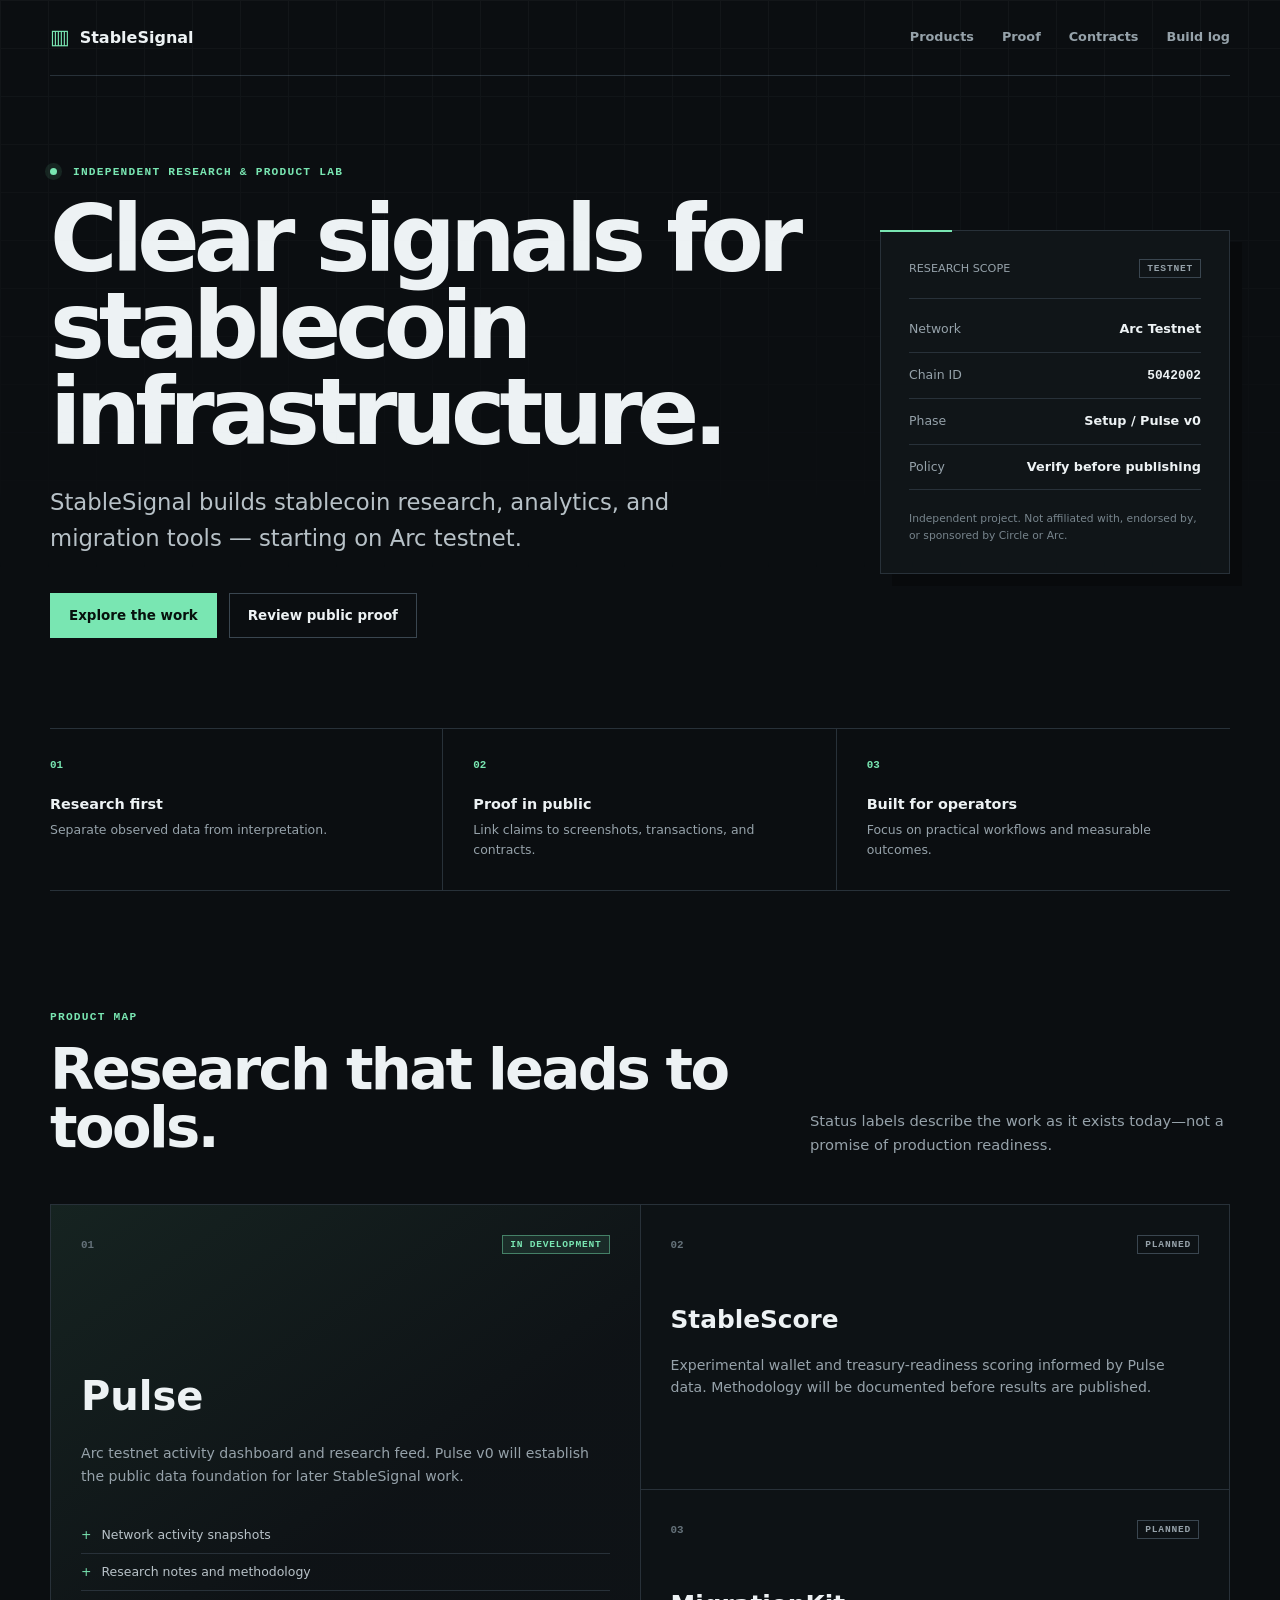
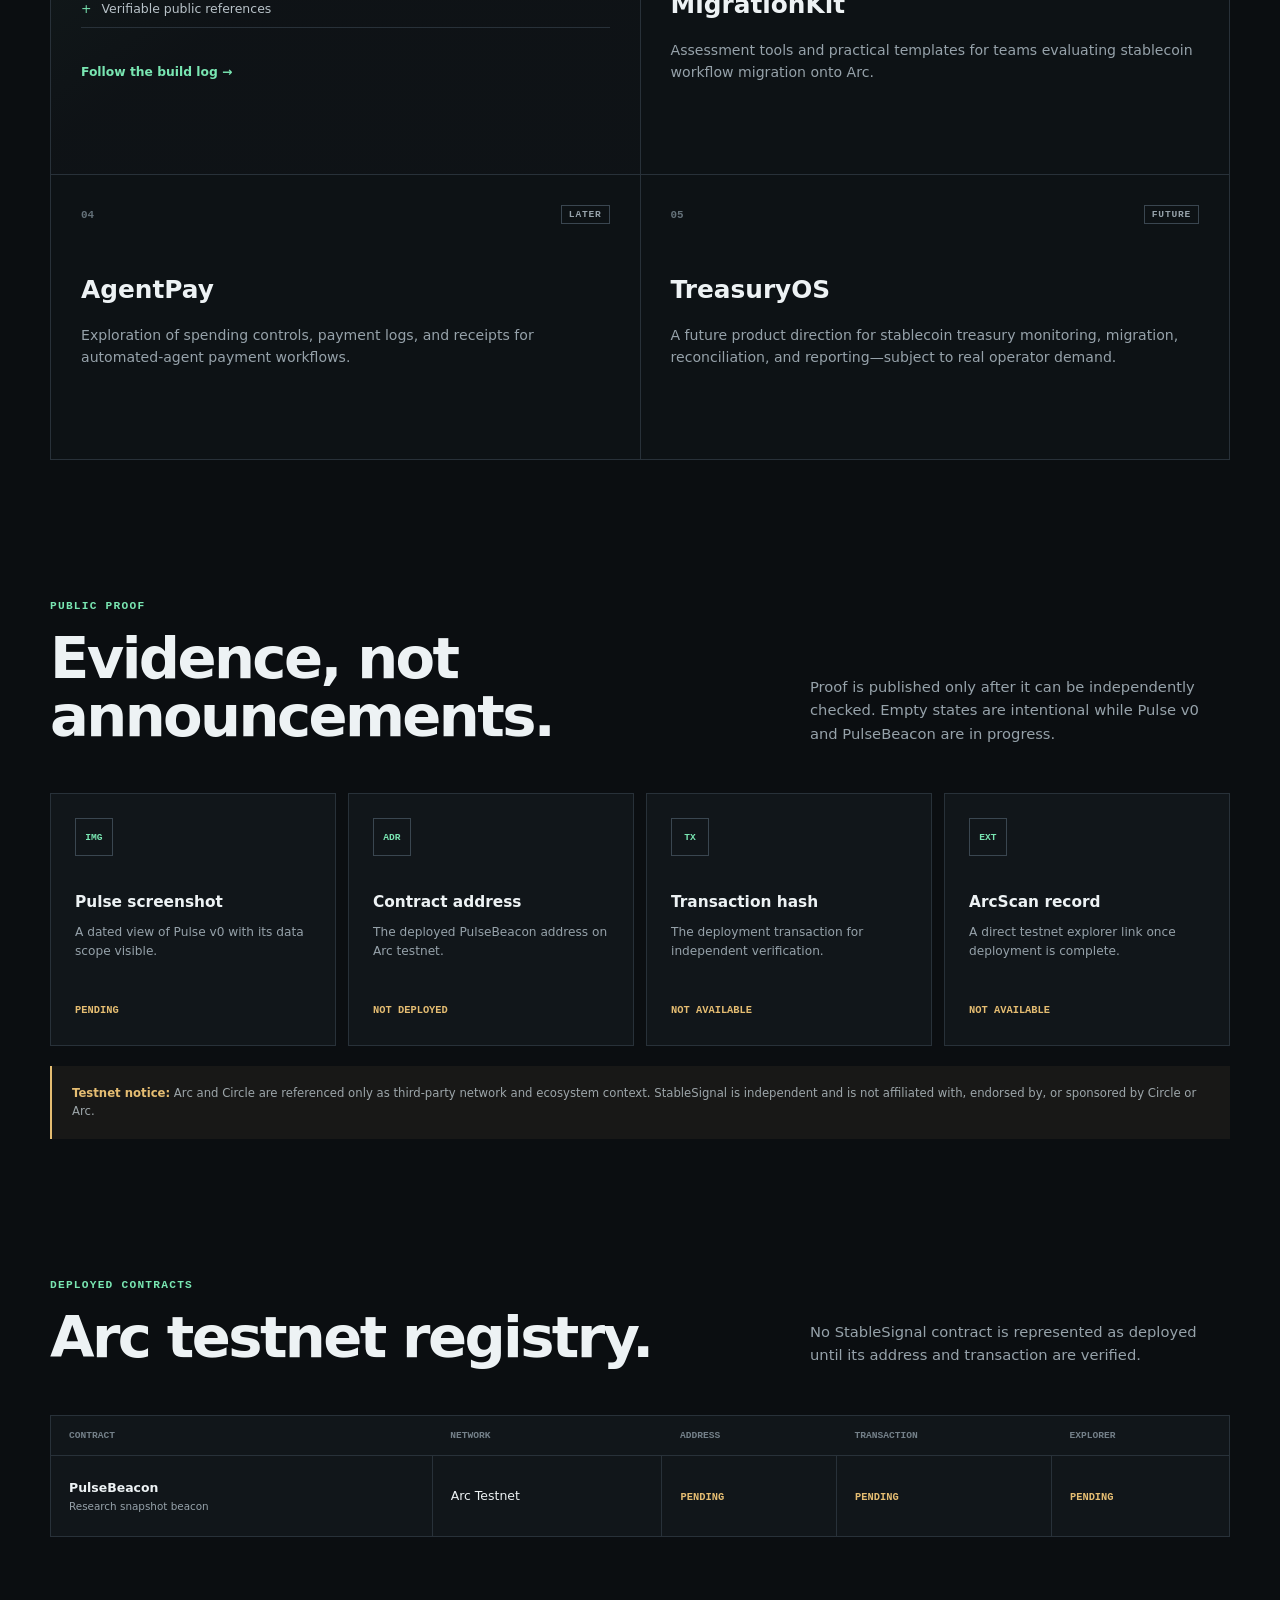
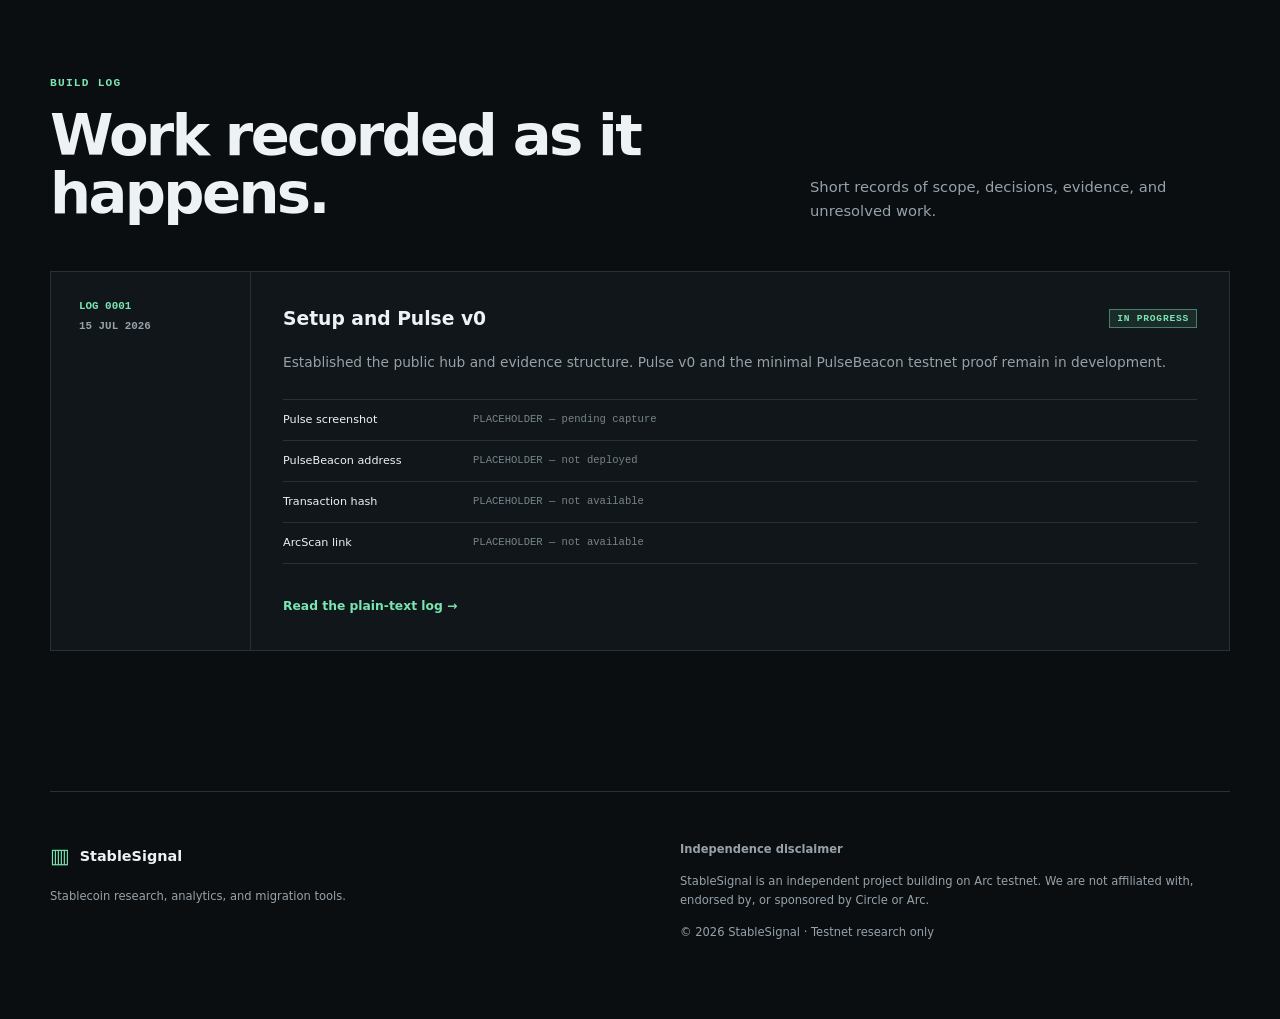
==== index.html @ 75d06ce0 "Build public GitHub Pages hub" ====
<!doctype html>
<html lang="en">
<head>
  <meta charset="utf-8"><meta name="viewport" content="width=device-width,initial-scale=1">
  <meta name="description" content="StableSignal builds stablecoin research, analytics, and migration tools — starting on Arc testnet.">
  <meta name="theme-color" content="#0b0e11"><title>StableSignal — Stablecoin research and tools</title>
  <link rel="stylesheet" href="styles.css">
</head>
<body>
<a class="skip" href="#main">Skip to content</a>
<header><a class="brand" href="#top"><span class="mark" aria-hidden="true">▥</span>StableSignal</a><nav aria-label="Primary"><a href="#products">Products</a><a href="#proof">Proof</a><a href="#contracts">Contracts</a><a href="#build-log">Build log</a></nav></header>
<main id="main">
  <section class="hero" id="top">
    <div><p class="eyebrow"><span></span> Independent research &amp; product lab</p><h1>Clear signals for stablecoin infrastructure.</h1><p class="lede">StableSignal builds stablecoin research, analytics, and migration tools — starting on Arc testnet.</p><div class="actions"><a class="button primary" href="#products">Explore the work</a><a class="button" href="#proof">Review public proof</a></div></div>
    <aside class="scope"><div class="scope-head"><span>Research scope</span><b>TESTNET</b></div><dl><div><dt>Network</dt><dd>Arc Testnet</dd></div><div><dt>Chain ID</dt><dd><code>5042002</code></dd></div><div><dt>Phase</dt><dd>Setup / Pulse v0</dd></div><div><dt>Policy</dt><dd>Verify before publishing</dd></div></dl><p class="micro">Independent project. Not affiliated with, endorsed by, or sponsored by Circle or Arc.</p></aside>
  </section>
  <section class="principles" aria-label="Operating principles"><div><i>01</i><strong>Research first</strong><p>Separate observed data from interpretation.</p></div><div><i>02</i><strong>Proof in public</strong><p>Link claims to screenshots, transactions, and contracts.</p></div><div><i>03</i><strong>Built for operators</strong><p>Focus on practical workflows and measurable outcomes.</p></div></section>

  <section class="section" id="products"><div class="heading"><div><p class="eyebrow">Product map</p><h2>Research that leads to tools.</h2></div><p>Status labels describe the work as it exists today—not a promise of production readiness.</p></div>
    <div class="products">
      <article class="product lead"><div class="meta"><span>01</span><b class="tag live">IN DEVELOPMENT</b></div><h3>Pulse</h3><p>Arc testnet activity dashboard and research feed. Pulse v0 will establish the public data foundation for later StableSignal work.</p><ul><li>Network activity snapshots</li><li>Research notes and methodology</li><li>Verifiable public references</li></ul><a href="#build-log">Follow the build log →</a></article>
      <article class="product"><div class="meta"><span>02</span><b class="tag">PLANNED</b></div><h3>StableScore</h3><p>Experimental wallet and treasury-readiness scoring informed by Pulse data. Methodology will be documented before results are published.</p></article>
      <article class="product"><div class="meta"><span>03</span><b class="tag">PLANNED</b></div><h3>MigrationKit</h3><p>Assessment tools and practical templates for teams evaluating stablecoin workflow migration onto Arc.</p></article>
      <article class="product"><div class="meta"><span>04</span><b class="tag">LATER</b></div><h3>AgentPay</h3><p>Exploration of spending controls, payment logs, and receipts for automated-agent payment workflows.</p></article>
      <article class="product"><div class="meta"><span>05</span><b class="tag">FUTURE</b></div><h3>TreasuryOS</h3><p>A future product direction for stablecoin treasury monitoring, migration, reconciliation, and reporting—subject to real operator demand.</p></article>
    </div>
  </section>

  <section class="section" id="proof"><div class="heading"><div><p class="eyebrow">Public proof</p><h2>Evidence, not announcements.</h2></div><p>Proof is published only after it can be independently checked. Empty states are intentional while Pulse v0 and PulseBeacon are in progress.</p></div>
    <div class="proof"><article><i>IMG</i><h3>Pulse screenshot</h3><p>A dated view of Pulse v0 with its data scope visible.</p><b>Pending</b></article><article><i>ADR</i><h3>Contract address</h3><p>The deployed PulseBeacon address on Arc testnet.</p><b>Not deployed</b></article><article><i>TX</i><h3>Transaction hash</h3><p>The deployment transaction for independent verification.</p><b>Not available</b></article><article><i>EXT</i><h3>ArcScan record</h3><p>A direct testnet explorer link once deployment is complete.</p><b>Not available</b></article></div>
    <p class="notice"><strong>Testnet notice:</strong> Arc and Circle are referenced only as third-party network and ecosystem context. StableSignal is independent and is not affiliated with, endorsed by, or sponsored by Circle or Arc.</p>
  </section>

  <section class="section" id="contracts"><div class="heading"><div><p class="eyebrow">Deployed contracts</p><h2>Arc testnet registry.</h2></div><p>No StableSignal contract is represented as deployed until its address and transaction are verified.</p></div><div class="table-wrap" tabindex="0"><table><thead><tr><th>Contract</th><th>Network</th><th>Address</th><th>Transaction</th><th>Explorer</th></tr></thead><tbody><tr><td><strong>PulseBeacon</strong><small>Research snapshot beacon</small></td><td>Arc Testnet</td><td><b class="pending">Pending</b></td><td><b class="pending">Pending</b></td><td><b class="pending">Pending</b></td></tr></tbody></table></div></section>

  <section class="section" id="build-log"><div class="heading"><div><p class="eyebrow">Build log</p><h2>Work recorded as it happens.</h2></div><p>Short records of scope, decisions, evidence, and unresolved work.</p></div><article class="log"><div class="log-id"><b>LOG 0001</b><time datetime="2026-07-15">15 JUL 2026</time></div><div class="log-body"><div class="meta"><h3>Setup and Pulse v0</h3><b class="tag live">IN PROGRESS</b></div><p>Established the public hub and evidence structure. Pulse v0 and the minimal PulseBeacon testnet proof remain in development.</p><div class="checklist"><div><span>Pulse screenshot</span><code>PLACEHOLDER — pending capture</code></div><div><span>PulseBeacon address</span><code>PLACEHOLDER — not deployed</code></div><div><span>Transaction hash</span><code>PLACEHOLDER — not available</code></div><div><span>ArcScan link</span><code>PLACEHOLDER — not available</code></div></div><a href="build-log/0001-setup-and-pulse-v0.md">Read the plain-text log →</a></div></article></section>
</main>
<footer><div><span class="brand"><span class="mark" aria-hidden="true">▥</span>StableSignal</span><p>Stablecoin research, analytics, and migration tools.</p></div><div><strong>Independence disclaimer</strong><p>StableSignal is an independent project building on Arc testnet. We are not affiliated with, endorsed by, or sponsored by Circle or Arc.</p><p>© 2026 StableSignal · Testnet research only</p></div></footer>
</body></html>
---- styles.css ----
:root{color-scheme:dark;--bg:#0b0e11;--panel:#11161a;--line:#283139;--text:#edf2f4;--muted:#96a2aa;--green:#79e6b2;--amber:#e5bd72;--max:1180px;font-family:Inter,ui-sans-serif,system-ui,-apple-system,"Segoe UI",sans-serif}*{box-sizing:border-box}html{scroll-behavior:smooth}body{margin:0;background:var(--bg);color:var(--text);line-height:1.6}body:before{content:"";position:fixed;inset:0;pointer-events:none;opacity:.035;background-image:linear-gradient(var(--text) 1px,transparent 1px),linear-gradient(90deg,var(--text) 1px,transparent 1px);background-size:48px 48px;mask-image:linear-gradient(#000,transparent 70%)}a{color:inherit}.skip{position:fixed;top:-100px;left:16px;padding:10px 16px;background:var(--green);color:#07110d;z-index:10}.skip:focus{top:16px}header,main,footer{width:min(calc(100% - 40px),var(--max));margin:auto}header{height:76px;display:flex;align-items:center;justify-content:space-between;border-bottom:1px solid var(--line)}.brand{display:inline-flex;align-items:center;gap:10px;font-weight:750;text-decoration:none}.mark{color:var(--green);font-size:1.3rem}nav{display:flex;gap:28px}nav a{color:var(--muted);font-size:.8rem;font-weight:650;text-decoration:none}nav a:hover{color:var(--green)}.hero{min-height:640px;display:grid;grid-template-columns:1.5fr .7fr;gap:80px;align-items:center;padding:90px 0}.eyebrow{margin:0 0 18px;color:var(--green);font:700 .7rem ui-monospace,monospace;letter-spacing:.11em;text-transform:uppercase}.eyebrow span{display:inline-block;width:7px;height:7px;margin-right:8px;border-radius:50%;background:var(--green);box-shadow:0 0 0 5px #79e6b21a}h1,h2,h3,p{margin-top:0}h1{max-width:820px;margin-bottom:28px;font-size:clamp(3.4rem,7.2vw,6.8rem);line-height:.94;letter-spacing:-.065em}.lede{max-width:720px;margin-bottom:36px;color:#b7c1c7;font-size:clamp(1.15rem,2vw,1.42rem)}.actions{display:flex;flex-wrap:wrap;gap:12px}.button{padding:11px 18px;border:1px solid #3a4650;text-decoration:none;font-size:.84rem;font-weight:700}.button.primary{border-color:var(--green);background:var(--green);color:#07110d}.scope{position:relative;padding:28px;border:1px solid var(--line);background:#11161ae8;box-shadow:12px 12px 0 #080a0c}.scope:before{content:"";position:absolute;top:-1px;left:-1px;width:72px;height:2px;background:var(--green)}.scope-head,.meta{display:flex;align-items:center;justify-content:space-between;gap:14px}.scope-head{padding-bottom:20px;border-bottom:1px solid var(--line);color:var(--muted);font-size:.7rem;text-transform:uppercase}.scope-head b,.tag{padding:3px 7px;border:1px solid #3a4650;color:var(--muted);font:700 .6rem ui-monospace,monospace;letter-spacing:.08em}dl{margin:8px 0 20px}dl div{display:flex;justify-content:space-between;gap:20px;padding:12px 0;border-bottom:1px solid var(--line)}dt{color:var(--muted);font-size:.78rem}dd{margin:0;font-size:.8rem;font-weight:650;text-align:right}.micro{margin:0;color:#78858d;font-size:.67rem}.principles{display:grid;grid-template-columns:repeat(3,1fr);border-block:1px solid var(--line)}.principles div{padding:30px;border-right:1px solid var(--line)}.principles div:first-child{padding-left:0}.principles div:last-child{border:0}.principles i{display:block;margin-bottom:22px;color:var(--green);font:700 .68rem ui-monospace,monospace}.principles strong{display:block;font-size:.9rem}.principles p{margin:4px 0 0;color:var(--muted);font-size:.78rem}.section{padding:120px 0 20px;scroll-margin-top:30px}.heading{display:grid;grid-template-columns:1.25fr .75fr;gap:60px;align-items:end;margin-bottom:48px}.heading h2{margin:0;font-size:clamp(2.3rem,4.5vw,4.2rem);line-height:1;letter-spacing:-.045em}.heading>p{margin:0;color:var(--muted);font-size:.92rem}.products{display:grid;grid-template-columns:repeat(2,1fr);border-top:1px solid var(--line);border-left:1px solid var(--line)}.product{min-height:285px;padding:30px;border-right:1px solid var(--line);border-bottom:1px solid var(--line);background:#11161a80}.product.lead{grid-row:span 2;min-height:570px;background:linear-gradient(145deg,#79e6b219,#11161a8c 55%)}.meta>span{color:#65727a;font:700 .68rem ui-monospace,monospace}.tag.live{border-color:#79e6b273;background:#79e6b219;color:var(--green)}.product h3{margin:46px 0 14px;font-size:1.55rem}.product.lead h3{margin-top:110px;font-size:2.5rem}.product p{color:var(--muted);font-size:.88rem}.product ul{margin:30px 0;padding:0;list-style:none;color:#b8c2c8;font-size:.78rem}.product li{padding:8px 0;border-bottom:1px solid var(--line)}.product li:before{content:"+";margin-right:10px;color:var(--green)}.product a,.log a{color:var(--green);font-size:.77rem;font-weight:700;text-decoration:none}.proof{display:grid;grid-template-columns:repeat(4,1fr);gap:12px}.proof article{min-height:230px;padding:24px;border:1px solid var(--line);background:var(--panel)}.proof i{display:grid;place-items:center;width:38px;height:38px;margin-bottom:34px;border:1px solid #3a4650;color:var(--green);font:700 .6rem ui-monospace,monospace}.proof h3{margin-bottom:8px;font-size:.96rem}.proof p{min-height:60px;color:var(--muted);font-size:.76rem}.proof b,.pending{color:var(--amber);font:700 .65rem ui-monospace,monospace;text-transform:uppercase}.notice{margin:20px 0 0;padding:18px 20px;border-left:2px solid var(--amber);background:#e5bd720f;color:#9da6aa;font-size:.73rem}.notice strong{color:var(--amber)}.table-wrap{overflow:auto;border:1px solid var(--line);background:var(--panel)}table{width:100%;min-width:820px;border-collapse:collapse;text-align:left}th{padding:14px 18px;border-bottom:1px solid var(--line);color:#748089;font:700 .6rem ui-monospace,monospace;text-transform:uppercase}td{padding:22px 18px;border-right:1px solid var(--line);font-size:.78rem}td:last-child{border:0}td strong,td small{display:block}td small{color:var(--muted)}.log{display:grid;grid-template-columns:200px 1fr;border:1px solid var(--line);background:var(--panel)}.log-id{padding:28px;border-right:1px solid var(--line)}.log-id b,.log-id time{display:block;font:700 .68rem ui-monospace,monospace}.log-id b{margin-bottom:8px;color:var(--green)}.log-id time{color:var(--muted)}.log-body{padding:32px}.log-body h3{margin:0}.log-body>p{margin:18px 0 26px;color:var(--muted);font-size:.86rem}.checklist{margin-bottom:28px;border-top:1px solid var(--line)}.checklist div{display:grid;grid-template-columns:190px 1fr;padding:11px 0;border-bottom:1px solid var(--line);font-size:.7rem}.checklist code{color:#77848b;font-size:.66rem}footer{display:grid;grid-template-columns:1fr 1fr;gap:80px;margin-top:120px;padding:48px 0 60px;border-top:1px solid var(--line);color:var(--muted);font-size:.72rem}footer .brand{color:var(--text);font-size:.9rem}footer div>p{margin-top:14px}:focus-visible{outline:2px solid var(--green);outline-offset:4px}@media(max-width:880px){nav{gap:16px}.hero{grid-template-columns:1fr;gap:40px}.scope{max-width:520px}.principles{grid-template-columns:1fr}.principles div,.principles div:first-child{padding:24px 0;border-right:0;border-bottom:1px solid var(--line)}.heading{grid-template-columns:1fr;gap:22px}.proof{grid-template-columns:repeat(2,1fr)}}@media(max-width:620px){header,main,footer{width:calc(100% - 28px)}nav a{display:none}nav a:first-child{display:block}h1{font-size:clamp(3rem,15vw,4.6rem)}.hero{min-height:auto;padding:66px 0}.products,.proof{grid-template-columns:1fr}.product.lead{grid-row:auto;min-height:460px}.product.lead h3{margin-top:70px}.log{grid-template-columns:1fr}.log-id{border-right:0;border-bottom:1px solid var(--line)}.checklist div{grid-template-columns:1fr}footer{grid-template-columns:1fr;gap:30px}}@media(prefers-reduced-motion:reduce){html{scroll-behavior:auto}}
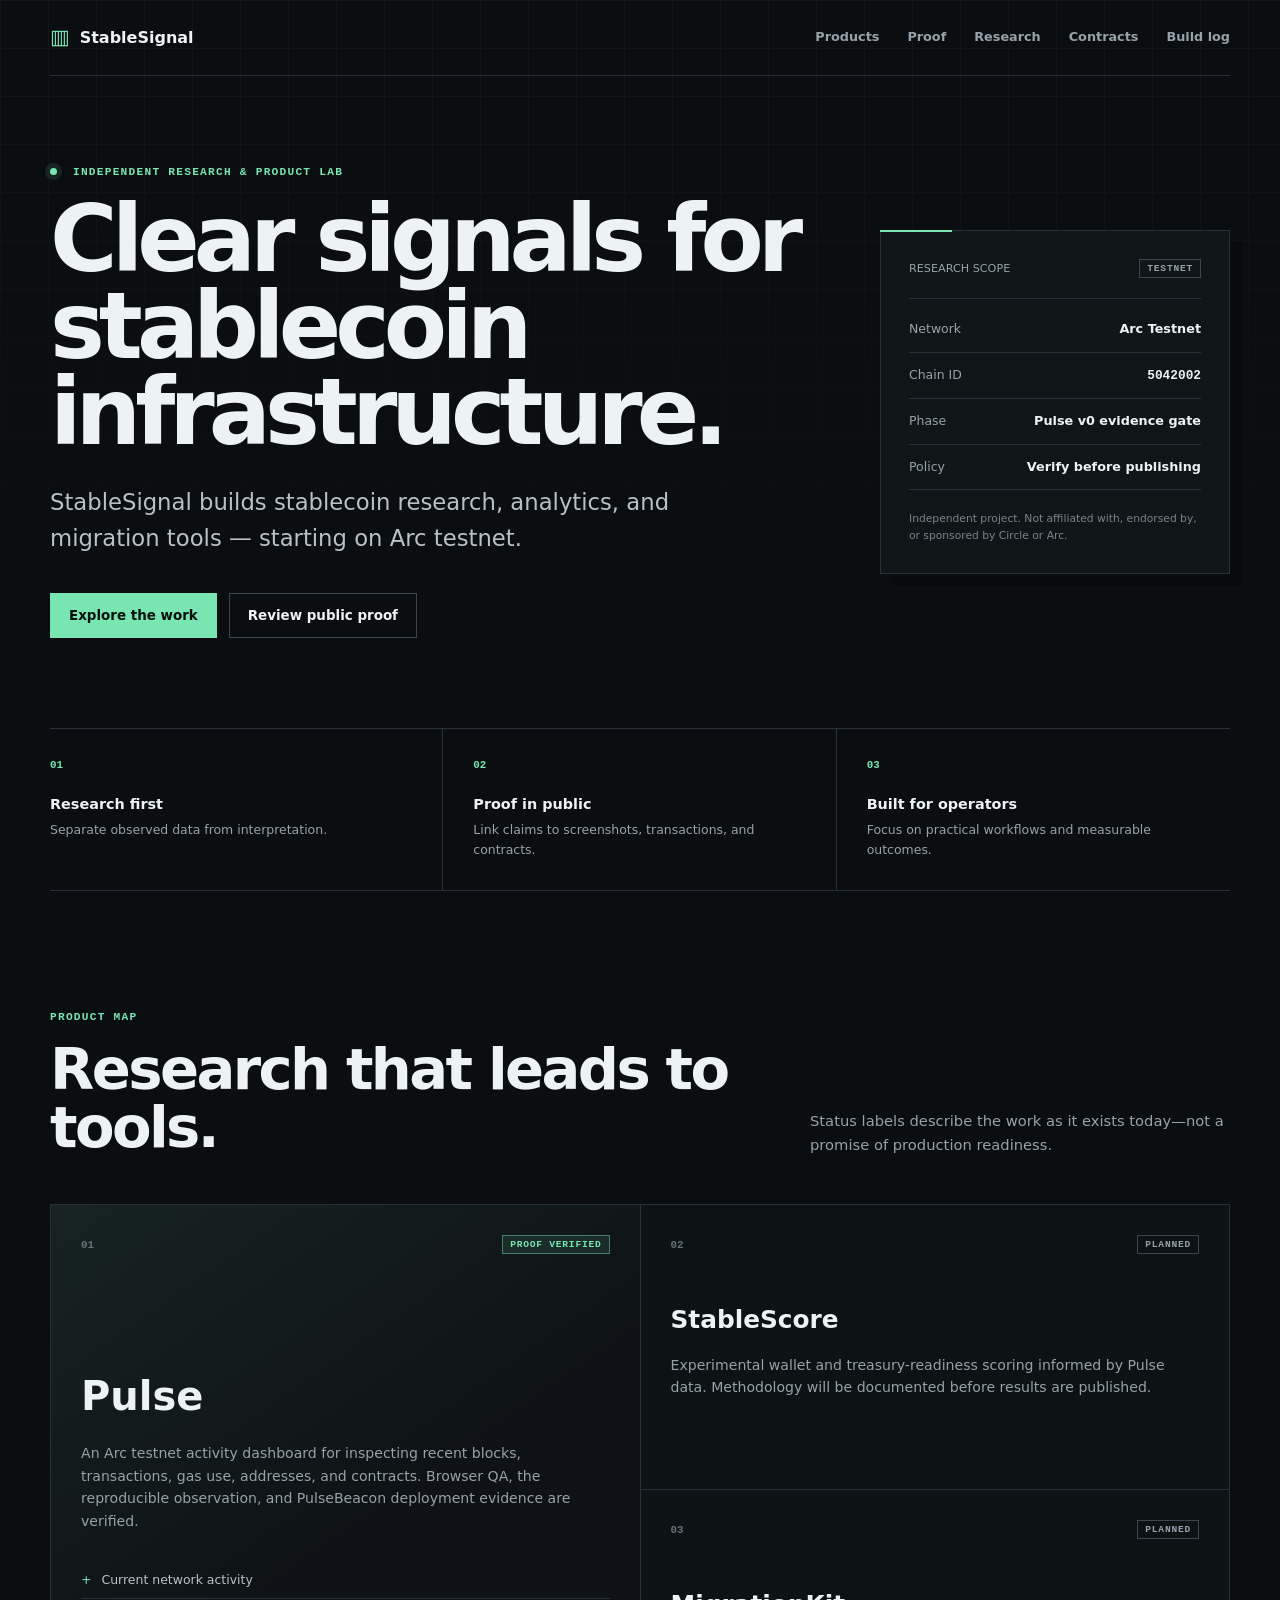
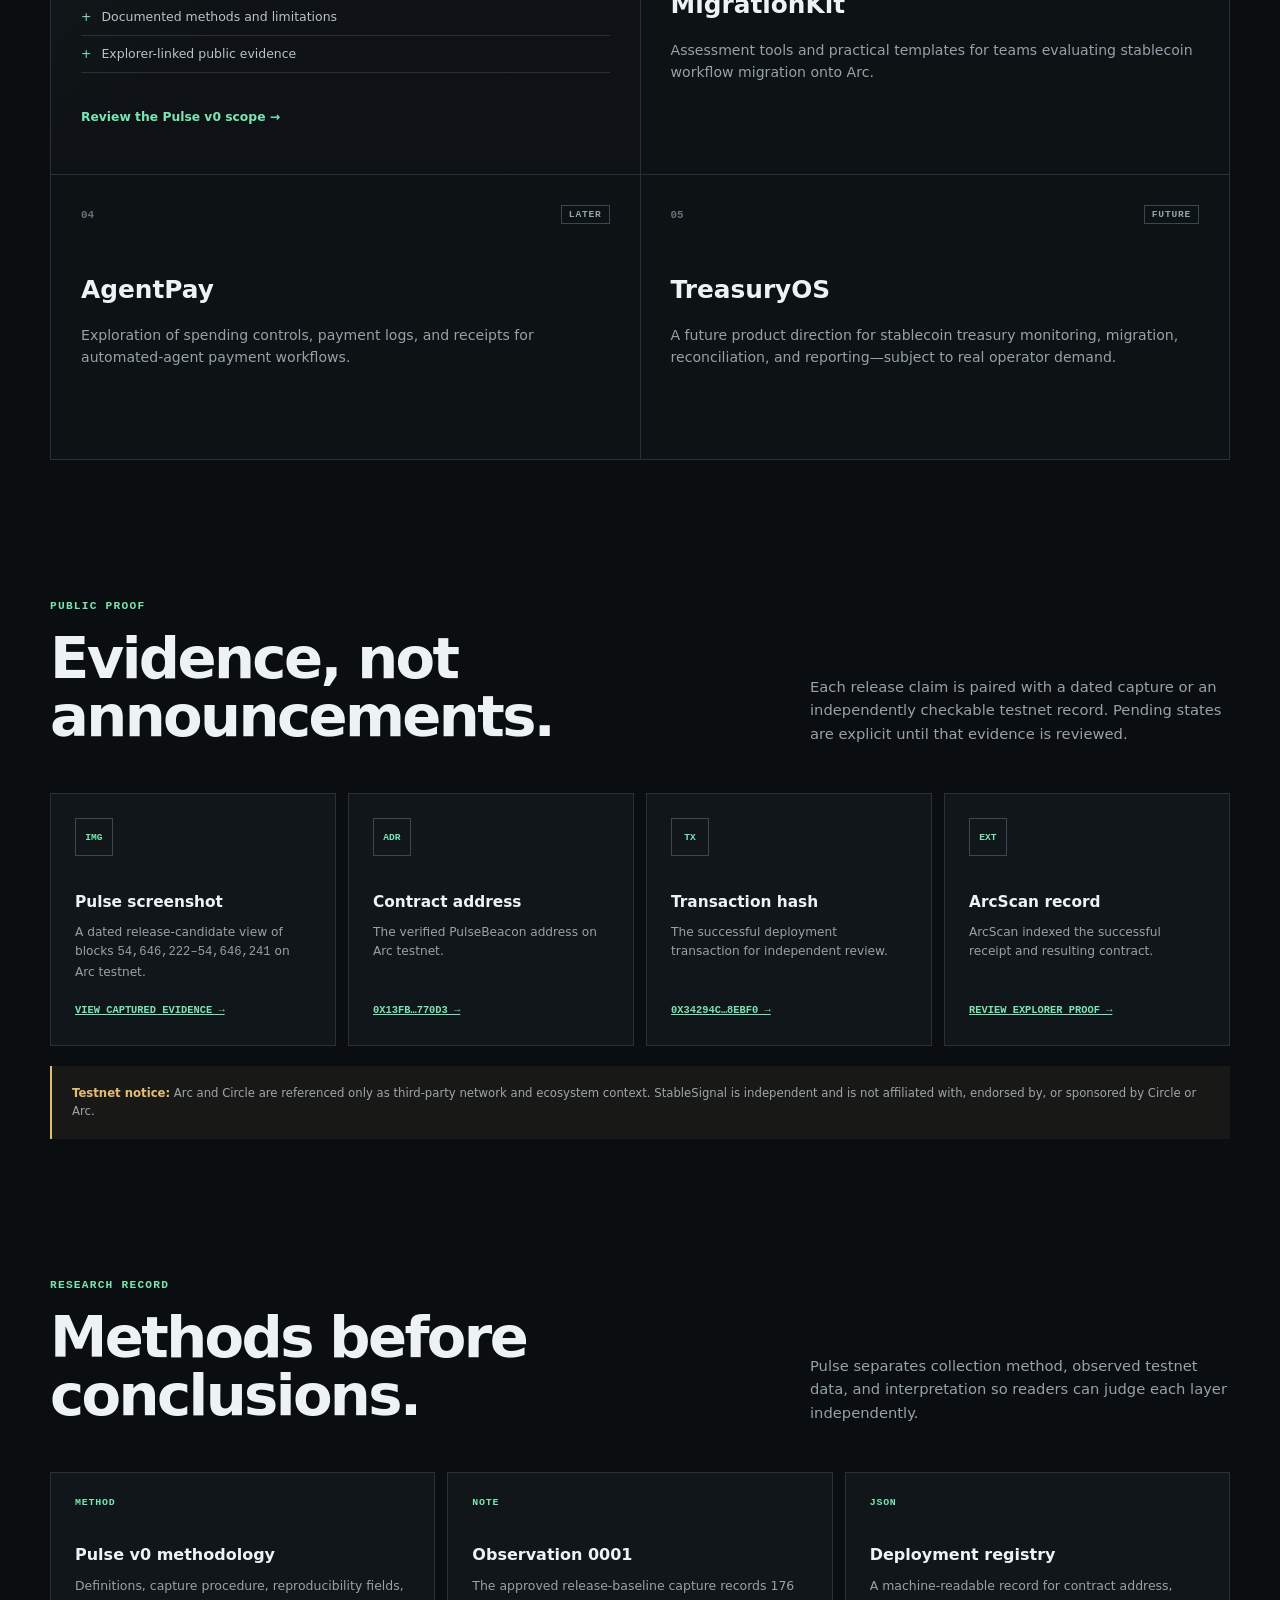
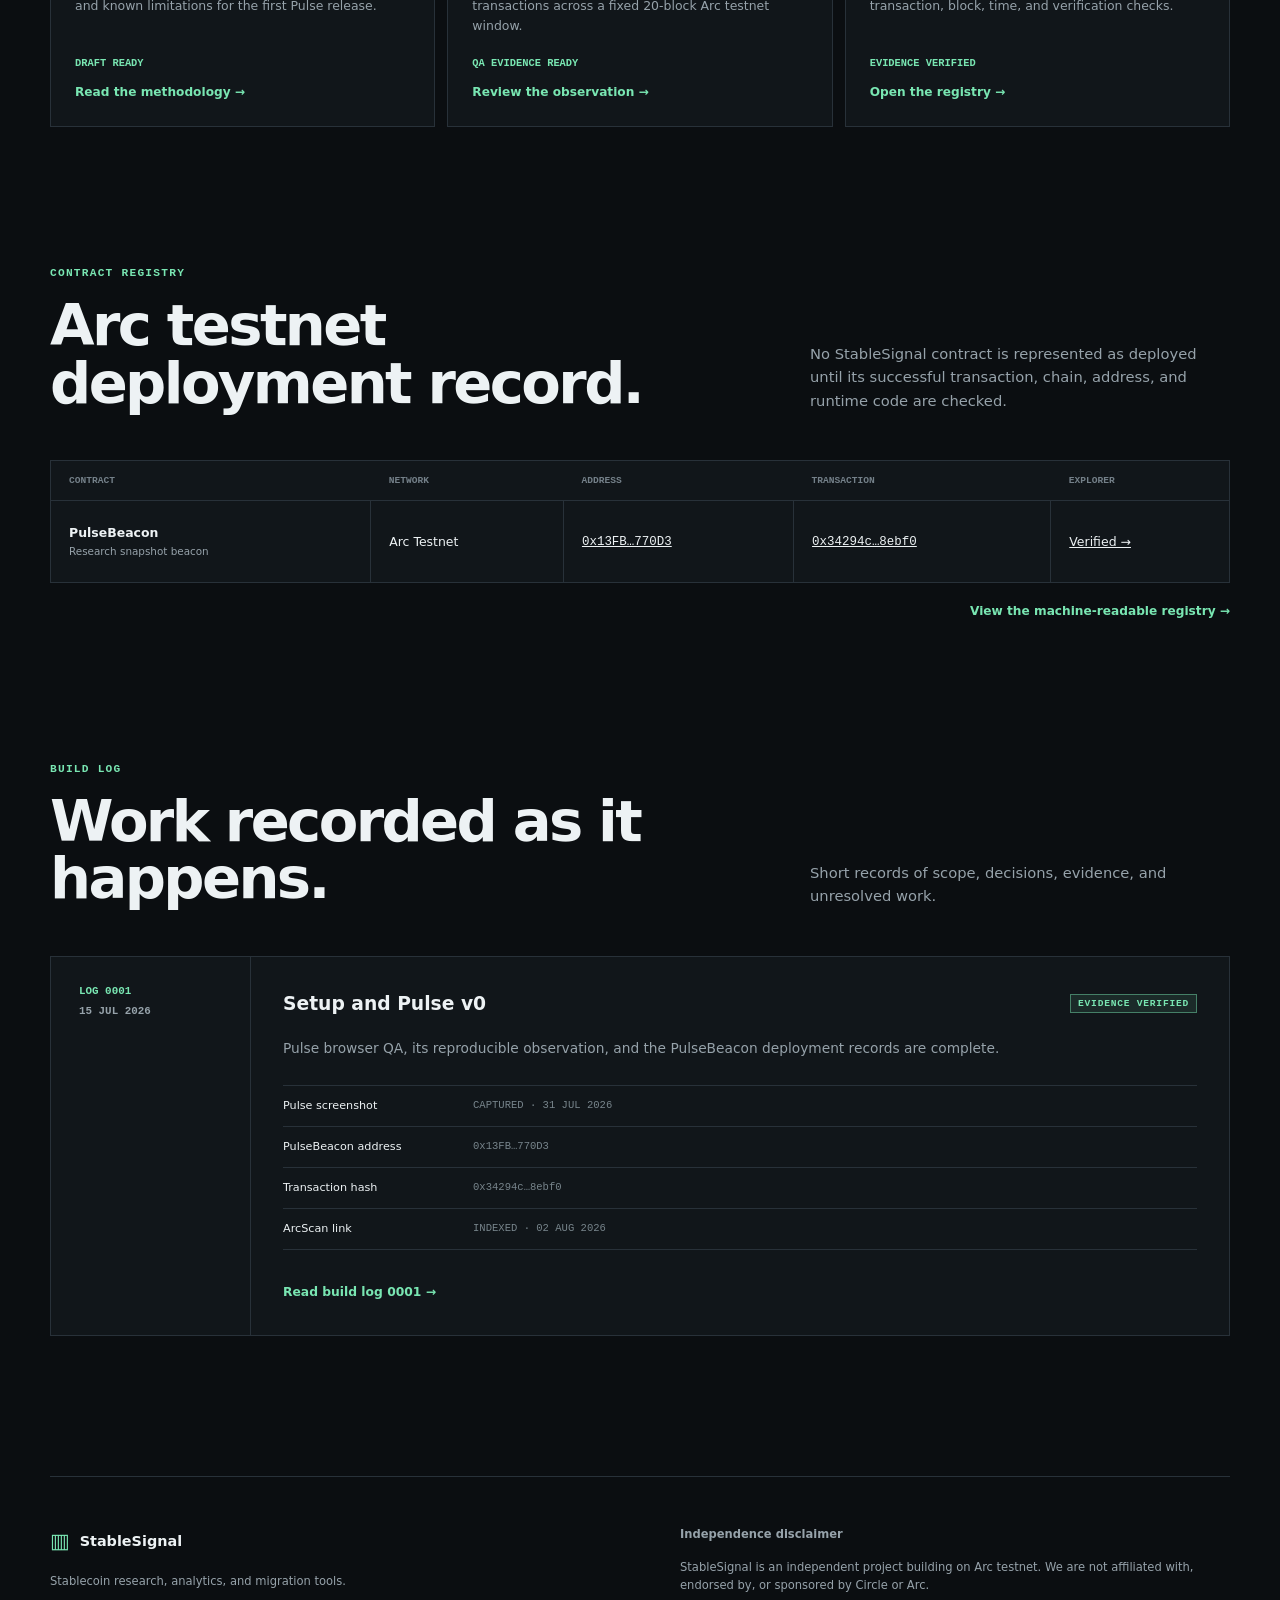
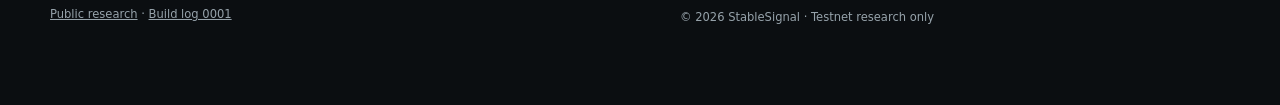
==== commit 2df8535d: "Publish Pulse v0 evidence" ====
--- a/index.html
+++ b/index.html
@@ -8,17 +8,17 @@
 </head>
 <body>
 <a class="skip" href="#main">Skip to content</a>
-<header><a class="brand" href="#top"><span class="mark" aria-hidden="true">▥</span>StableSignal</a><nav aria-label="Primary"><a href="#products">Products</a><a href="#proof">Proof</a><a href="#contracts">Contracts</a><a href="#build-log">Build log</a></nav></header>
+<header><a class="brand" href="#top"><span class="mark" aria-hidden="true">▥</span>StableSignal</a><nav aria-label="Primary"><a href="#products">Products</a><a href="#proof">Proof</a><a href="#research">Research</a><a href="#contracts">Contracts</a><a href="#build-log">Build log</a></nav></header>
 <main id="main">
   <section class="hero" id="top">
     <div><p class="eyebrow"><span></span> Independent research &amp; product lab</p><h1>Clear signals for stablecoin infrastructure.</h1><p class="lede">StableSignal builds stablecoin research, analytics, and migration tools — starting on Arc testnet.</p><div class="actions"><a class="button primary" href="#products">Explore the work</a><a class="button" href="#proof">Review public proof</a></div></div>
-    <aside class="scope"><div class="scope-head"><span>Research scope</span><b>TESTNET</b></div><dl><div><dt>Network</dt><dd>Arc Testnet</dd></div><div><dt>Chain ID</dt><dd><code>5042002</code></dd></div><div><dt>Phase</dt><dd>Setup / Pulse v0</dd></div><div><dt>Policy</dt><dd>Verify before publishing</dd></div></dl><p class="micro">Independent project. Not affiliated with, endorsed by, or sponsored by Circle or Arc.</p></aside>
+    <aside class="scope"><div class="scope-head"><span>Research scope</span><b>TESTNET</b></div><dl><div><dt>Network</dt><dd>Arc Testnet</dd></div><div><dt>Chain ID</dt><dd><code>5042002</code></dd></div><div><dt>Phase</dt><dd>Pulse v0 evidence gate</dd></div><div><dt>Policy</dt><dd>Verify before publishing</dd></div></dl><p class="micro">Independent project. Not affiliated with, endorsed by, or sponsored by Circle or Arc.</p></aside>
   </section>
   <section class="principles" aria-label="Operating principles"><div><i>01</i><strong>Research first</strong><p>Separate observed data from interpretation.</p></div><div><i>02</i><strong>Proof in public</strong><p>Link claims to screenshots, transactions, and contracts.</p></div><div><i>03</i><strong>Built for operators</strong><p>Focus on practical workflows and measurable outcomes.</p></div></section>
 
   <section class="section" id="products"><div class="heading"><div><p class="eyebrow">Product map</p><h2>Research that leads to tools.</h2></div><p>Status labels describe the work as it exists today—not a promise of production readiness.</p></div>
     <div class="products">
-      <article class="product lead"><div class="meta"><span>01</span><b class="tag live">IN DEVELOPMENT</b></div><h3>Pulse</h3><p>Arc testnet activity dashboard and research feed. Pulse v0 will establish the public data foundation for later StableSignal work.</p><ul><li>Network activity snapshots</li><li>Research notes and methodology</li><li>Verifiable public references</li></ul><a href="#build-log">Follow the build log →</a></article>
+      <article class="product lead"><div class="meta"><span>01</span><b class="tag live">PROOF VERIFIED</b></div><h3>Pulse</h3><p>An Arc testnet activity dashboard for inspecting recent blocks, transactions, gas use, addresses, and contracts. Browser QA, the reproducible observation, and PulseBeacon deployment evidence are verified.</p><ul><li>Current network activity</li><li>Documented methods and limitations</li><li>Explorer-linked public evidence</li></ul><a href="products/pulse.md">Review the Pulse v0 scope →</a></article>
       <article class="product"><div class="meta"><span>02</span><b class="tag">PLANNED</b></div><h3>StableScore</h3><p>Experimental wallet and treasury-readiness scoring informed by Pulse data. Methodology will be documented before results are published.</p></article>
       <article class="product"><div class="meta"><span>03</span><b class="tag">PLANNED</b></div><h3>MigrationKit</h3><p>Assessment tools and practical templates for teams evaluating stablecoin workflow migration onto Arc.</p></article>
       <article class="product"><div class="meta"><span>04</span><b class="tag">LATER</b></div><h3>AgentPay</h3><p>Exploration of spending controls, payment logs, and receipts for automated-agent payment workflows.</p></article>
@@ -26,14 +26,22 @@
     </div>
   </section>
 
-  <section class="section" id="proof"><div class="heading"><div><p class="eyebrow">Public proof</p><h2>Evidence, not announcements.</h2></div><p>Proof is published only after it can be independently checked. Empty states are intentional while Pulse v0 and PulseBeacon are in progress.</p></div>
-    <div class="proof"><article><i>IMG</i><h3>Pulse screenshot</h3><p>A dated view of Pulse v0 with its data scope visible.</p><b>Pending</b></article><article><i>ADR</i><h3>Contract address</h3><p>The deployed PulseBeacon address on Arc testnet.</p><b>Not deployed</b></article><article><i>TX</i><h3>Transaction hash</h3><p>The deployment transaction for independent verification.</p><b>Not available</b></article><article><i>EXT</i><h3>ArcScan record</h3><p>A direct testnet explorer link once deployment is complete.</p><b>Not available</b></article></div>
+  <section class="section" id="proof"><div class="heading"><div><p class="eyebrow">Public proof</p><h2>Evidence, not announcements.</h2></div><p>Each release claim is paired with a dated capture or an independently checkable testnet record. Pending states are explicit until that evidence is reviewed.</p></div>
+    <div class="proof"><article><i>IMG</i><h3>Pulse screenshot</h3><p>A dated release-candidate view of blocks <code>54,646,222–54,646,241</code> on Arc testnet.</p><a class="verified" href="assets/screenshots/pulse-v0-2026-07-31.png">View captured evidence →</a></article><article><i>ADR</i><h3>Contract address</h3><p>The verified PulseBeacon address on Arc testnet.</p><a class="verified" href="https://testnet.arcscan.app/address/0x13FBc37C40d071d9654913013C93a63F9Dc770D3">0x13FB…770D3 →</a></article><article><i>TX</i><h3>Transaction hash</h3><p>The successful deployment transaction for independent review.</p><a class="verified" href="https://testnet.arcscan.app/tx/0x34294c78a7062f1088724d2017149d2531c6a522c666304c09e950694338ebf0">0x34294c…8ebf0 →</a></article><article><i>EXT</i><h3>ArcScan record</h3><p>ArcScan indexed the successful receipt and resulting contract.</p><a class="verified" href="https://testnet.arcscan.app/tx/0x34294c78a7062f1088724d2017149d2531c6a522c666304c09e950694338ebf0">Review explorer proof →</a></article></div>
     <p class="notice"><strong>Testnet notice:</strong> Arc and Circle are referenced only as third-party network and ecosystem context. StableSignal is independent and is not affiliated with, endorsed by, or sponsored by Circle or Arc.</p>
   </section>
 
-  <section class="section" id="contracts"><div class="heading"><div><p class="eyebrow">Deployed contracts</p><h2>Arc testnet registry.</h2></div><p>No StableSignal contract is represented as deployed until its address and transaction are verified.</p></div><div class="table-wrap" tabindex="0"><table><thead><tr><th>Contract</th><th>Network</th><th>Address</th><th>Transaction</th><th>Explorer</th></tr></thead><tbody><tr><td><strong>PulseBeacon</strong><small>Research snapshot beacon</small></td><td>Arc Testnet</td><td><b class="pending">Pending</b></td><td><b class="pending">Pending</b></td><td><b class="pending">Pending</b></td></tr></tbody></table></div></section>
+  <section class="section" id="research"><div class="heading"><div><p class="eyebrow">Research record</p><h2>Methods before conclusions.</h2></div><p>Pulse separates collection method, observed testnet data, and interpretation so readers can judge each layer independently.</p></div>
+    <div class="research">
+      <article><i>METHOD</i><h3>Pulse v0 methodology</h3><p>Definitions, capture procedure, reproducibility fields, and known limitations for the first Pulse release.</p><b class="ready">Draft ready</b><a href="https://github.com/StableSignal/public-research/blob/main/methodology/pulse-v0-methodology.md">Read the methodology →</a></article>
+      <article><i>NOTE</i><h3>Observation 0001</h3><p>The approved release-baseline capture records 176 transactions across a fixed 20-block Arc testnet window.</p><b class="ready">QA evidence ready</b><a href="https://github.com/StableSignal/public-research/blob/main/notes/0001-arc-testnet-observations.md">Review the observation →</a></article>
+      <article><i>JSON</i><h3>Deployment registry</h3><p>A machine-readable record for contract address, transaction, block, time, and verification checks.</p><b class="ready">Evidence verified</b><a href="deployments/arc-testnet.json">Open the registry →</a></article>
+    </div>
+  </section>
 
-  <section class="section" id="build-log"><div class="heading"><div><p class="eyebrow">Build log</p><h2>Work recorded as it happens.</h2></div><p>Short records of scope, decisions, evidence, and unresolved work.</p></div><article class="log"><div class="log-id"><b>LOG 0001</b><time datetime="2026-07-15">15 JUL 2026</time></div><div class="log-body"><div class="meta"><h3>Setup and Pulse v0</h3><b class="tag live">IN PROGRESS</b></div><p>Established the public hub and evidence structure. Pulse v0 and the minimal PulseBeacon testnet proof remain in development.</p><div class="checklist"><div><span>Pulse screenshot</span><code>PLACEHOLDER — pending capture</code></div><div><span>PulseBeacon address</span><code>PLACEHOLDER — not deployed</code></div><div><span>Transaction hash</span><code>PLACEHOLDER — not available</code></div><div><span>ArcScan link</span><code>PLACEHOLDER — not available</code></div></div><a href="build-log/0001-setup-and-pulse-v0.md">Read the plain-text log →</a></div></article></section>
+  <section class="section" id="contracts"><div class="heading"><div><p class="eyebrow">Contract registry</p><h2>Arc testnet deployment record.</h2></div><p>No StableSignal contract is represented as deployed until its successful transaction, chain, address, and runtime code are checked.</p></div><div class="table-wrap" tabindex="0"><table><thead><tr><th>Contract</th><th>Network</th><th>Address</th><th>Transaction</th><th>Explorer</th></tr></thead><tbody><tr><td><strong>PulseBeacon</strong><small>Research snapshot beacon</small></td><td>Arc Testnet</td><td><a href="https://testnet.arcscan.app/address/0x13FBc37C40d071d9654913013C93a63F9Dc770D3"><code>0x13FB…770D3</code></a></td><td><a href="https://testnet.arcscan.app/tx/0x34294c78a7062f1088724d2017149d2531c6a522c666304c09e950694338ebf0"><code>0x34294c…8ebf0</code></a></td><td><a href="https://testnet.arcscan.app/tx/0x34294c78a7062f1088724d2017149d2531c6a522c666304c09e950694338ebf0">Verified →</a></td></tr></tbody></table></div><p class="registry-link"><a href="deployments/arc-testnet.json">View the machine-readable registry →</a></p></section>
+
+  <section class="section" id="build-log"><div class="heading"><div><p class="eyebrow">Build log</p><h2>Work recorded as it happens.</h2></div><p>Short records of scope, decisions, evidence, and unresolved work.</p></div><article class="log"><div class="log-id"><b>LOG 0001</b><time datetime="2026-07-15">15 JUL 2026</time></div><div class="log-body"><div class="meta"><h3>Setup and Pulse v0</h3><b class="tag live">EVIDENCE VERIFIED</b></div><p>Pulse browser QA, its reproducible observation, and the PulseBeacon deployment records are complete.</p><div class="checklist"><div><span>Pulse screenshot</span><code>CAPTURED · 31 JUL 2026</code></div><div><span>PulseBeacon address</span><code>0x13FB…770D3</code></div><div><span>Transaction hash</span><code>0x34294c…8ebf0</code></div><div><span>ArcScan link</span><code>INDEXED · 02 AUG 2026</code></div></div><a href="build-log/0001-setup-and-pulse-v0.md">Read build log 0001 →</a></div></article></section>
 </main>
-<footer><div><span class="brand"><span class="mark" aria-hidden="true">▥</span>StableSignal</span><p>Stablecoin research, analytics, and migration tools.</p></div><div><strong>Independence disclaimer</strong><p>StableSignal is an independent project building on Arc testnet. We are not affiliated with, endorsed by, or sponsored by Circle or Arc.</p><p>© 2026 StableSignal · Testnet research only</p></div></footer>
+<footer><div><span class="brand"><span class="mark" aria-hidden="true">▥</span>StableSignal</span><p>Stablecoin research, analytics, and migration tools.</p><p><a href="https://github.com/StableSignal/public-research">Public research</a> · <a href="build-log/0001-setup-and-pulse-v0.md">Build log 0001</a></p></div><div><strong>Independence disclaimer</strong><p>StableSignal is an independent project building on Arc testnet. We are not affiliated with, endorsed by, or sponsored by Circle or Arc.</p><p>© 2026 StableSignal · Testnet research only</p></div></footer>
 </body></html>
--- a/styles.css
+++ b/styles.css
@@ -1 +1,159 @@
-:root{color-scheme:dark;--bg:#0b0e11;--panel:#11161a;--line:#283139;--text:#edf2f4;--muted:#96a2aa;--green:#79e6b2;--amber:#e5bd72;--max:1180px;font-family:Inter,ui-sans-serif,system-ui,-apple-system,"Segoe UI",sans-serif}*{box-sizing:border-box}html{scroll-behavior:smooth}body{margin:0;background:var(--bg);color:var(--text);line-height:1.6}body:before{content:"";position:fixed;inset:0;pointer-events:none;opacity:.035;background-image:linear-gradient(var(--text) 1px,transparent 1px),linear-gradient(90deg,var(--text) 1px,transparent 1px);background-size:48px 48px;mask-image:linear-gradient(#000,transparent 70%)}a{color:inherit}.skip{position:fixed;top:-100px;left:16px;padding:10px 16px;background:var(--green);color:#07110d;z-index:10}.skip:focus{top:16px}header,main,footer{width:min(calc(100% - 40px),var(--max));margin:auto}header{height:76px;display:flex;align-items:center;justify-content:space-between;border-bottom:1px solid var(--line)}.brand{display:inline-flex;align-items:center;gap:10px;font-weight:750;text-decoration:none}.mark{color:var(--green);font-size:1.3rem}nav{display:flex;gap:28px}nav a{color:var(--muted);font-size:.8rem;font-weight:650;text-decoration:none}nav a:hover{color:var(--green)}.hero{min-height:640px;display:grid;grid-template-columns:1.5fr .7fr;gap:80px;align-items:center;padding:90px 0}.eyebrow{margin:0 0 18px;color:var(--green);font:700 .7rem ui-monospace,monospace;letter-spacing:.11em;text-transform:uppercase}.eyebrow span{display:inline-block;width:7px;height:7px;margin-right:8px;border-radius:50%;background:var(--green);box-shadow:0 0 0 5px #79e6b21a}h1,h2,h3,p{margin-top:0}h1{max-width:820px;margin-bottom:28px;font-size:clamp(3.4rem,7.2vw,6.8rem);line-height:.94;letter-spacing:-.065em}.lede{max-width:720px;margin-bottom:36px;color:#b7c1c7;font-size:clamp(1.15rem,2vw,1.42rem)}.actions{display:flex;flex-wrap:wrap;gap:12px}.button{padding:11px 18px;border:1px solid #3a4650;text-decoration:none;font-size:.84rem;font-weight:700}.button.primary{border-color:var(--green);background:var(--green);color:#07110d}.scope{position:relative;padding:28px;border:1px solid var(--line);background:#11161ae8;box-shadow:12px 12px 0 #080a0c}.scope:before{content:"";position:absolute;top:-1px;left:-1px;width:72px;height:2px;background:var(--green)}.scope-head,.meta{display:flex;align-items:center;justify-content:space-between;gap:14px}.scope-head{padding-bottom:20px;border-bottom:1px solid var(--line);color:var(--muted);font-size:.7rem;text-transform:uppercase}.scope-head b,.tag{padding:3px 7px;border:1px solid #3a4650;color:var(--muted);font:700 .6rem ui-monospace,monospace;letter-spacing:.08em}dl{margin:8px 0 20px}dl div{display:flex;justify-content:space-between;gap:20px;padding:12px 0;border-bottom:1px solid var(--line)}dt{color:var(--muted);font-size:.78rem}dd{margin:0;font-size:.8rem;font-weight:650;text-align:right}.micro{margin:0;color:#78858d;font-size:.67rem}.principles{display:grid;grid-template-columns:repeat(3,1fr);border-block:1px solid var(--line)}.principles div{padding:30px;border-right:1px solid var(--line)}.principles div:first-child{padding-left:0}.principles div:last-child{border:0}.principles i{display:block;margin-bottom:22px;color:var(--green);font:700 .68rem ui-monospace,monospace}.principles strong{display:block;font-size:.9rem}.principles p{margin:4px 0 0;color:var(--muted);font-size:.78rem}.section{padding:120px 0 20px;scroll-margin-top:30px}.heading{display:grid;grid-template-columns:1.25fr .75fr;gap:60px;align-items:end;margin-bottom:48px}.heading h2{margin:0;font-size:clamp(2.3rem,4.5vw,4.2rem);line-height:1;letter-spacing:-.045em}.heading>p{margin:0;color:var(--muted);font-size:.92rem}.products{display:grid;grid-template-columns:repeat(2,1fr);border-top:1px solid var(--line);border-left:1px solid var(--line)}.product{min-height:285px;padding:30px;border-right:1px solid var(--line);border-bottom:1px solid var(--line);background:#11161a80}.product.lead{grid-row:span 2;min-height:570px;background:linear-gradient(145deg,#79e6b219,#11161a8c 55%)}.meta>span{color:#65727a;font:700 .68rem ui-monospace,monospace}.tag.live{border-color:#79e6b273;background:#79e6b219;color:var(--green)}.product h3{margin:46px 0 14px;font-size:1.55rem}.product.lead h3{margin-top:110px;font-size:2.5rem}.product p{color:var(--muted);font-size:.88rem}.product ul{margin:30px 0;padding:0;list-style:none;color:#b8c2c8;font-size:.78rem}.product li{padding:8px 0;border-bottom:1px solid var(--line)}.product li:before{content:"+";margin-right:10px;color:var(--green)}.product a,.log a{color:var(--green);font-size:.77rem;font-weight:700;text-decoration:none}.proof{display:grid;grid-template-columns:repeat(4,1fr);gap:12px}.proof article{min-height:230px;padding:24px;border:1px solid var(--line);background:var(--panel)}.proof i{display:grid;place-items:center;width:38px;height:38px;margin-bottom:34px;border:1px solid #3a4650;color:var(--green);font:700 .6rem ui-monospace,monospace}.proof h3{margin-bottom:8px;font-size:.96rem}.proof p{min-height:60px;color:var(--muted);font-size:.76rem}.proof b,.pending{color:var(--amber);font:700 .65rem ui-monospace,monospace;text-transform:uppercase}.notice{margin:20px 0 0;padding:18px 20px;border-left:2px solid var(--amber);background:#e5bd720f;color:#9da6aa;font-size:.73rem}.notice strong{color:var(--amber)}.table-wrap{overflow:auto;border:1px solid var(--line);background:var(--panel)}table{width:100%;min-width:820px;border-collapse:collapse;text-align:left}th{padding:14px 18px;border-bottom:1px solid var(--line);color:#748089;font:700 .6rem ui-monospace,monospace;text-transform:uppercase}td{padding:22px 18px;border-right:1px solid var(--line);font-size:.78rem}td:last-child{border:0}td strong,td small{display:block}td small{color:var(--muted)}.log{display:grid;grid-template-columns:200px 1fr;border:1px solid var(--line);background:var(--panel)}.log-id{padding:28px;border-right:1px solid var(--line)}.log-id b,.log-id time{display:block;font:700 .68rem ui-monospace,monospace}.log-id b{margin-bottom:8px;color:var(--green)}.log-id time{color:var(--muted)}.log-body{padding:32px}.log-body h3{margin:0}.log-body>p{margin:18px 0 26px;color:var(--muted);font-size:.86rem}.checklist{margin-bottom:28px;border-top:1px solid var(--line)}.checklist div{display:grid;grid-template-columns:190px 1fr;padding:11px 0;border-bottom:1px solid var(--line);font-size:.7rem}.checklist code{color:#77848b;font-size:.66rem}footer{display:grid;grid-template-columns:1fr 1fr;gap:80px;margin-top:120px;padding:48px 0 60px;border-top:1px solid var(--line);color:var(--muted);font-size:.72rem}footer .brand{color:var(--text);font-size:.9rem}footer div>p{margin-top:14px}:focus-visible{outline:2px solid var(--green);outline-offset:4px}@media(max-width:880px){nav{gap:16px}.hero{grid-template-columns:1fr;gap:40px}.scope{max-width:520px}.principles{grid-template-columns:1fr}.principles div,.principles div:first-child{padding:24px 0;border-right:0;border-bottom:1px solid var(--line)}.heading{grid-template-columns:1fr;gap:22px}.proof{grid-template-columns:repeat(2,1fr)}}@media(max-width:620px){header,main,footer{width:calc(100% - 28px)}nav a{display:none}nav a:first-child{display:block}h1{font-size:clamp(3rem,15vw,4.6rem)}.hero{min-height:auto;padding:66px 0}.products,.proof{grid-template-columns:1fr}.product.lead{grid-row:auto;min-height:460px}.product.lead h3{margin-top:70px}.log{grid-template-columns:1fr}.log-id{border-right:0;border-bottom:1px solid var(--line)}.checklist div{grid-template-columns:1fr}footer{grid-template-columns:1fr;gap:30px}}@media(prefers-reduced-motion:reduce){html{scroll-behavior:auto}}
+:root {
+  color-scheme: dark;
+  --bg: #0b0e11;
+  --panel: #11161a;
+  --line: #283139;
+  --text: #edf2f4;
+  --muted: #96a2aa;
+  --green: #79e6b2;
+  --amber: #e5bd72;
+  --max: 1180px;
+  font-family: Inter, ui-sans-serif, system-ui, -apple-system, "Segoe UI", sans-serif;
+}
+
+* { box-sizing: border-box; }
+html { scroll-behavior: smooth; }
+body { margin: 0; background: var(--bg); color: var(--text); line-height: 1.6; }
+body::before {
+  content: "";
+  position: fixed;
+  inset: 0;
+  pointer-events: none;
+  opacity: .035;
+  background-image: linear-gradient(var(--text) 1px, transparent 1px), linear-gradient(90deg, var(--text) 1px, transparent 1px);
+  background-size: 48px 48px;
+  mask-image: linear-gradient(#000, transparent 70%);
+}
+
+a { color: inherit; }
+.skip { position: fixed; top: -100px; left: 16px; padding: 10px 16px; background: var(--green); color: #07110d; z-index: 10; }
+.skip:focus { top: 16px; }
+header, main, footer { width: min(calc(100% - 40px), var(--max)); margin: auto; }
+header { height: 76px; display: flex; align-items: center; justify-content: space-between; border-bottom: 1px solid var(--line); }
+.brand { display: inline-flex; align-items: center; gap: 10px; font-weight: 750; text-decoration: none; }
+.mark { color: var(--green); font-size: 1.3rem; }
+nav { display: flex; gap: 28px; }
+nav a { color: var(--muted); font-size: .8rem; font-weight: 650; text-decoration: none; }
+nav a:hover { color: var(--green); }
+
+.hero { min-height: 640px; display: grid; grid-template-columns: 1.5fr .7fr; gap: 80px; align-items: center; padding: 90px 0; }
+.eyebrow { margin: 0 0 18px; color: var(--green); font: 700 .7rem ui-monospace, monospace; letter-spacing: .11em; text-transform: uppercase; }
+.eyebrow span { display: inline-block; width: 7px; height: 7px; margin-right: 8px; border-radius: 50%; background: var(--green); box-shadow: 0 0 0 5px #79e6b21a; }
+h1, h2, h3, p { margin-top: 0; }
+h1 { max-width: 820px; margin-bottom: 28px; font-size: clamp(3.4rem, 7.2vw, 6.8rem); line-height: .94; letter-spacing: -.065em; }
+.lede { max-width: 720px; margin-bottom: 36px; color: #b7c1c7; font-size: clamp(1.15rem, 2vw, 1.42rem); }
+.actions { display: flex; flex-wrap: wrap; gap: 12px; }
+.button { padding: 11px 18px; border: 1px solid #3a4650; text-decoration: none; font-size: .84rem; font-weight: 700; }
+.button.primary { border-color: var(--green); background: var(--green); color: #07110d; }
+
+.scope { position: relative; padding: 28px; border: 1px solid var(--line); background: #11161ae8; box-shadow: 12px 12px 0 #080a0c; }
+.scope::before { content: ""; position: absolute; top: -1px; left: -1px; width: 72px; height: 2px; background: var(--green); }
+.scope-head, .meta { display: flex; align-items: center; justify-content: space-between; gap: 14px; }
+.scope-head { padding-bottom: 20px; border-bottom: 1px solid var(--line); color: var(--muted); font-size: .7rem; text-transform: uppercase; }
+.scope-head b, .tag { padding: 3px 7px; border: 1px solid #3a4650; color: var(--muted); font: 700 .6rem ui-monospace, monospace; letter-spacing: .08em; }
+dl { margin: 8px 0 20px; }
+dl div { display: flex; justify-content: space-between; gap: 20px; padding: 12px 0; border-bottom: 1px solid var(--line); }
+dt { color: var(--muted); font-size: .78rem; }
+dd { margin: 0; font-size: .8rem; font-weight: 650; text-align: right; }
+.micro { margin: 0; color: #78858d; font-size: .67rem; }
+
+.principles { display: grid; grid-template-columns: repeat(3, 1fr); border-block: 1px solid var(--line); }
+.principles div { padding: 30px; border-right: 1px solid var(--line); }
+.principles div:first-child { padding-left: 0; }
+.principles div:last-child { border: 0; }
+.principles i { display: block; margin-bottom: 22px; color: var(--green); font: 700 .68rem ui-monospace, monospace; }
+.principles strong { display: block; font-size: .9rem; }
+.principles p { margin: 4px 0 0; color: var(--muted); font-size: .78rem; }
+
+.section { padding: 120px 0 20px; scroll-margin-top: 30px; }
+.heading { display: grid; grid-template-columns: 1.25fr .75fr; gap: 60px; align-items: end; margin-bottom: 48px; }
+.heading h2 { margin: 0; font-size: clamp(2.3rem, 4.5vw, 4.2rem); line-height: 1; letter-spacing: -.045em; }
+.heading > p { margin: 0; color: var(--muted); font-size: .92rem; }
+
+.products { display: grid; grid-template-columns: repeat(2, 1fr); border-top: 1px solid var(--line); border-left: 1px solid var(--line); }
+.product { min-height: 285px; padding: 30px; border-right: 1px solid var(--line); border-bottom: 1px solid var(--line); background: #11161a80; }
+.product.lead { grid-row: span 2; min-height: 570px; background: linear-gradient(145deg, #79e6b219, #11161a8c 55%); }
+.meta > span { color: #65727a; font: 700 .68rem ui-monospace, monospace; }
+.tag.live { border-color: #79e6b273; background: #79e6b219; color: var(--green); }
+.product h3 { margin: 46px 0 14px; font-size: 1.55rem; }
+.product.lead h3 { margin-top: 110px; font-size: 2.5rem; }
+.product p { color: var(--muted); font-size: .88rem; }
+.product ul { margin: 30px 0; padding: 0; list-style: none; color: #b8c2c8; font-size: .78rem; }
+.product li { padding: 8px 0; border-bottom: 1px solid var(--line); }
+.product li::before { content: "+"; margin-right: 10px; color: var(--green); }
+.product a, .log a { color: var(--green); font-size: .77rem; font-weight: 700; text-decoration: none; }
+
+.proof { display: grid; grid-template-columns: repeat(4, 1fr); gap: 12px; }
+.proof article { min-height: 230px; padding: 24px; border: 1px solid var(--line); background: var(--panel); }
+.proof i { display: grid; place-items: center; width: 38px; height: 38px; margin-bottom: 34px; border: 1px solid #3a4650; color: var(--green); font: 700 .6rem ui-monospace, monospace; }
+.proof h3 { margin-bottom: 8px; font-size: .96rem; }
+.proof p { min-height: 60px; color: var(--muted); font-size: .76rem; }
+.proof b, .pending { color: var(--amber); font: 700 .65rem ui-monospace, monospace; text-transform: uppercase; }
+.proof .verified { color: var(--green); font: 700 .65rem ui-monospace, monospace; text-transform: uppercase; }
+
+.research { display: grid; grid-template-columns: repeat(3, 1fr); gap: 12px; }
+.research article { display: flex; min-height: 255px; padding: 24px; border: 1px solid var(--line); background: var(--panel); flex-direction: column; }
+.research i { margin-bottom: 34px; color: var(--green); font: 700 .62rem ui-monospace, monospace; font-style: normal; letter-spacing: .08em; }
+.research h3 { margin-bottom: 8px; font-size: 1rem; }
+.research p { color: var(--muted); font-size: .78rem; }
+.research b { margin-top: auto; color: var(--amber); font: 700 .65rem ui-monospace, monospace; text-transform: uppercase; }
+.research b.ready { color: var(--green); }
+.research a, .registry-link a { margin-top: 14px; color: var(--green); font-size: .76rem; font-weight: 700; text-decoration: none; }
+
+.notice { margin: 20px 0 0; padding: 18px 20px; border-left: 2px solid var(--amber); background: #e5bd720f; color: #9da6aa; font-size: .73rem; }
+.notice strong { color: var(--amber); }
+.table-wrap { overflow: auto; border: 1px solid var(--line); background: var(--panel); }
+table { width: 100%; min-width: 820px; border-collapse: collapse; text-align: left; }
+th { padding: 14px 18px; border-bottom: 1px solid var(--line); color: #748089; font: 700 .6rem ui-monospace, monospace; text-transform: uppercase; }
+td { padding: 22px 18px; border-right: 1px solid var(--line); font-size: .78rem; }
+td:last-child { border: 0; }
+td strong, td small { display: block; }
+td small { color: var(--muted); }
+.registry-link { margin: 14px 0 0; text-align: right; }
+
+.log { display: grid; grid-template-columns: 200px 1fr; border: 1px solid var(--line); background: var(--panel); }
+.log-id { padding: 28px; border-right: 1px solid var(--line); }
+.log-id b, .log-id time { display: block; font: 700 .68rem ui-monospace, monospace; }
+.log-id b { margin-bottom: 8px; color: var(--green); }
+.log-id time { color: var(--muted); }
+.log-body { padding: 32px; }
+.log-body h3 { margin: 0; }
+.log-body > p { margin: 18px 0 26px; color: var(--muted); font-size: .86rem; }
+.checklist { margin-bottom: 28px; border-top: 1px solid var(--line); }
+.checklist div { display: grid; grid-template-columns: 190px 1fr; padding: 11px 0; border-bottom: 1px solid var(--line); font-size: .7rem; }
+.checklist code { color: #77848b; font-size: .66rem; }
+
+footer { display: grid; grid-template-columns: 1fr 1fr; gap: 80px; margin-top: 120px; padding: 48px 0 60px; border-top: 1px solid var(--line); color: var(--muted); font-size: .72rem; }
+footer .brand { color: var(--text); font-size: .9rem; }
+footer div > p { margin-top: 14px; }
+:focus-visible { outline: 2px solid var(--green); outline-offset: 4px; }
+
+@media (max-width: 880px) {
+  nav { gap: 16px; }
+  .hero { grid-template-columns: 1fr; gap: 40px; }
+  .scope { max-width: 520px; }
+  .principles { grid-template-columns: 1fr; }
+  .principles div, .principles div:first-child { padding: 24px 0; border-right: 0; border-bottom: 1px solid var(--line); }
+  .heading { grid-template-columns: 1fr; gap: 22px; }
+  .proof { grid-template-columns: repeat(2, 1fr); }
+  .research { grid-template-columns: 1fr 1fr; }
+}
+
+@media (max-width: 620px) {
+  header, main, footer { width: calc(100% - 28px); }
+  nav a { display: none; }
+  nav a:first-child { display: block; }
+  h1 { font-size: clamp(3rem, 15vw, 4.6rem); }
+  .hero { min-height: auto; padding: 66px 0; }
+  .products, .proof, .research { grid-template-columns: 1fr; }
+  .product.lead { grid-row: auto; min-height: 460px; }
+  .product.lead h3 { margin-top: 70px; }
+  .log { grid-template-columns: 1fr; }
+  .log-id { border-right: 0; border-bottom: 1px solid var(--line); }
+  .checklist div { grid-template-columns: 1fr; }
+  footer { grid-template-columns: 1fr; gap: 30px; }
+}
+
+@media (prefers-reduced-motion: reduce) {
+  html { scroll-behavior: auto; }
+}
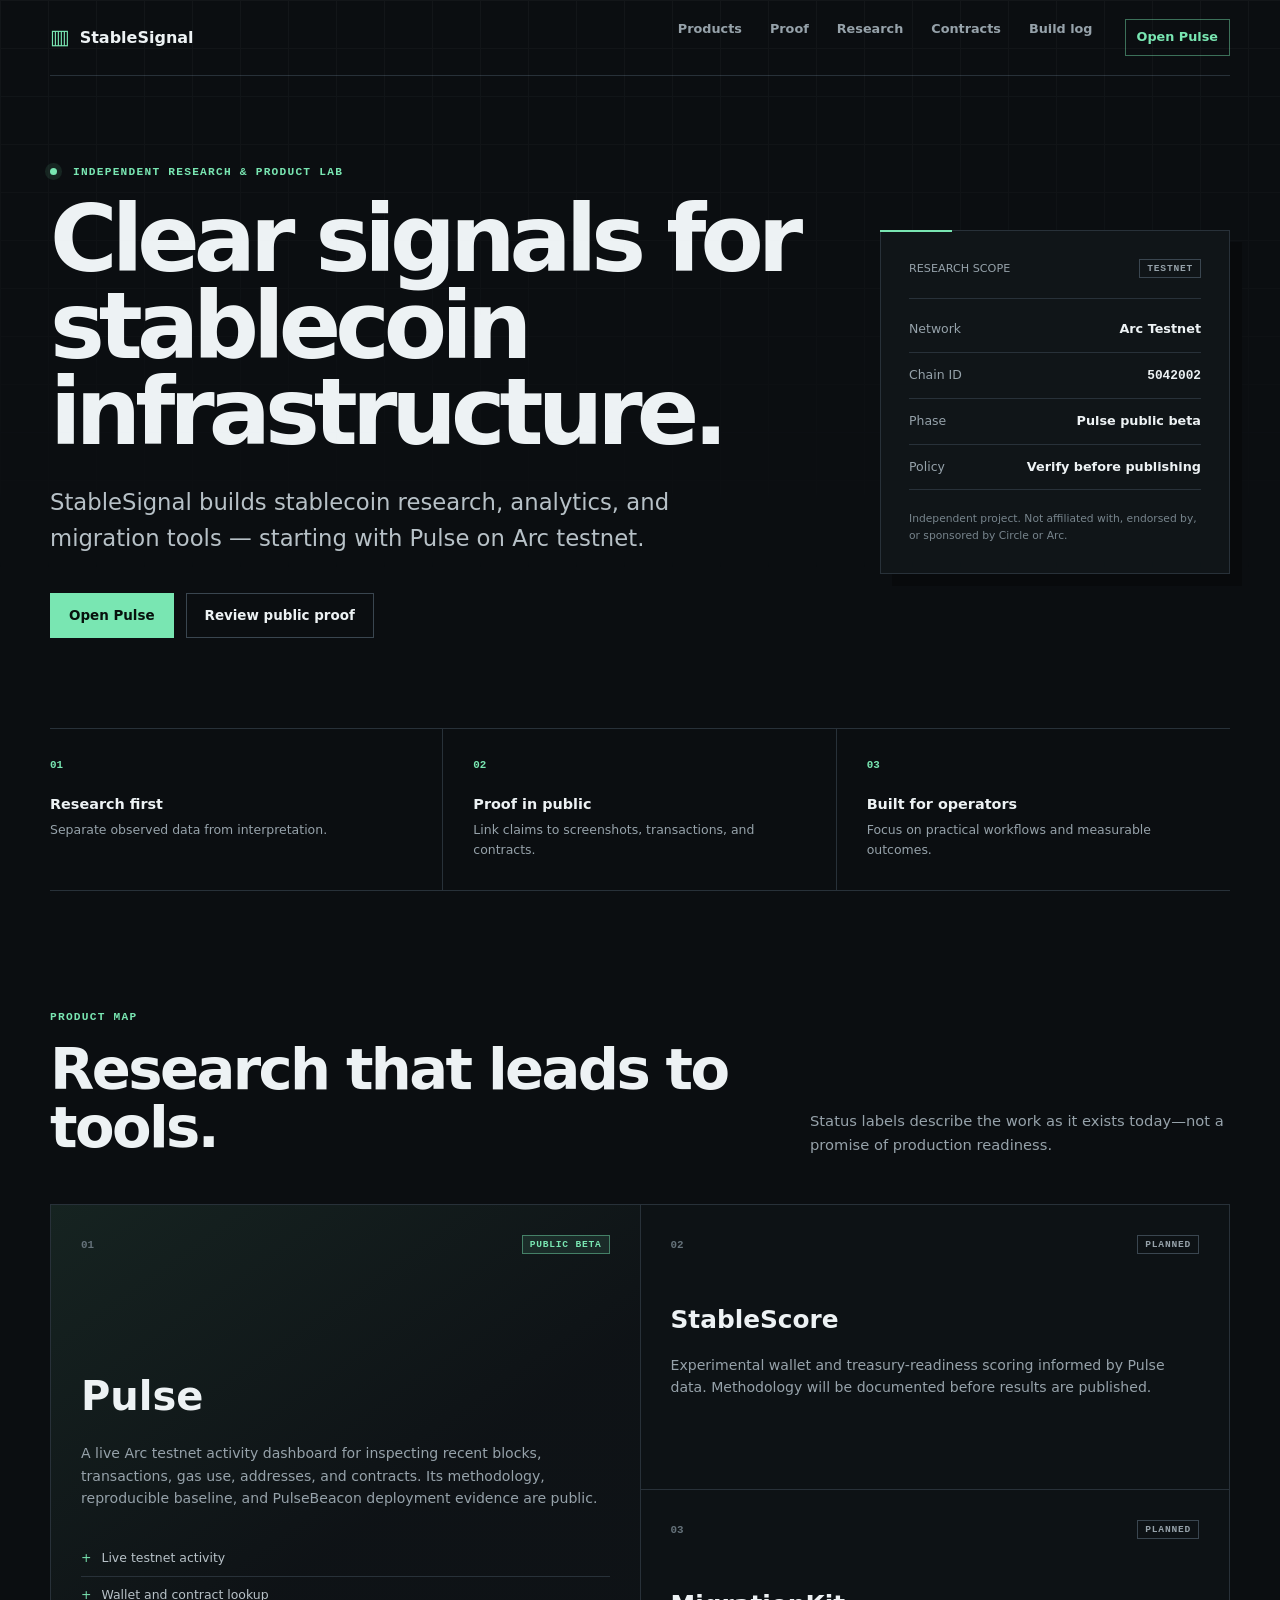
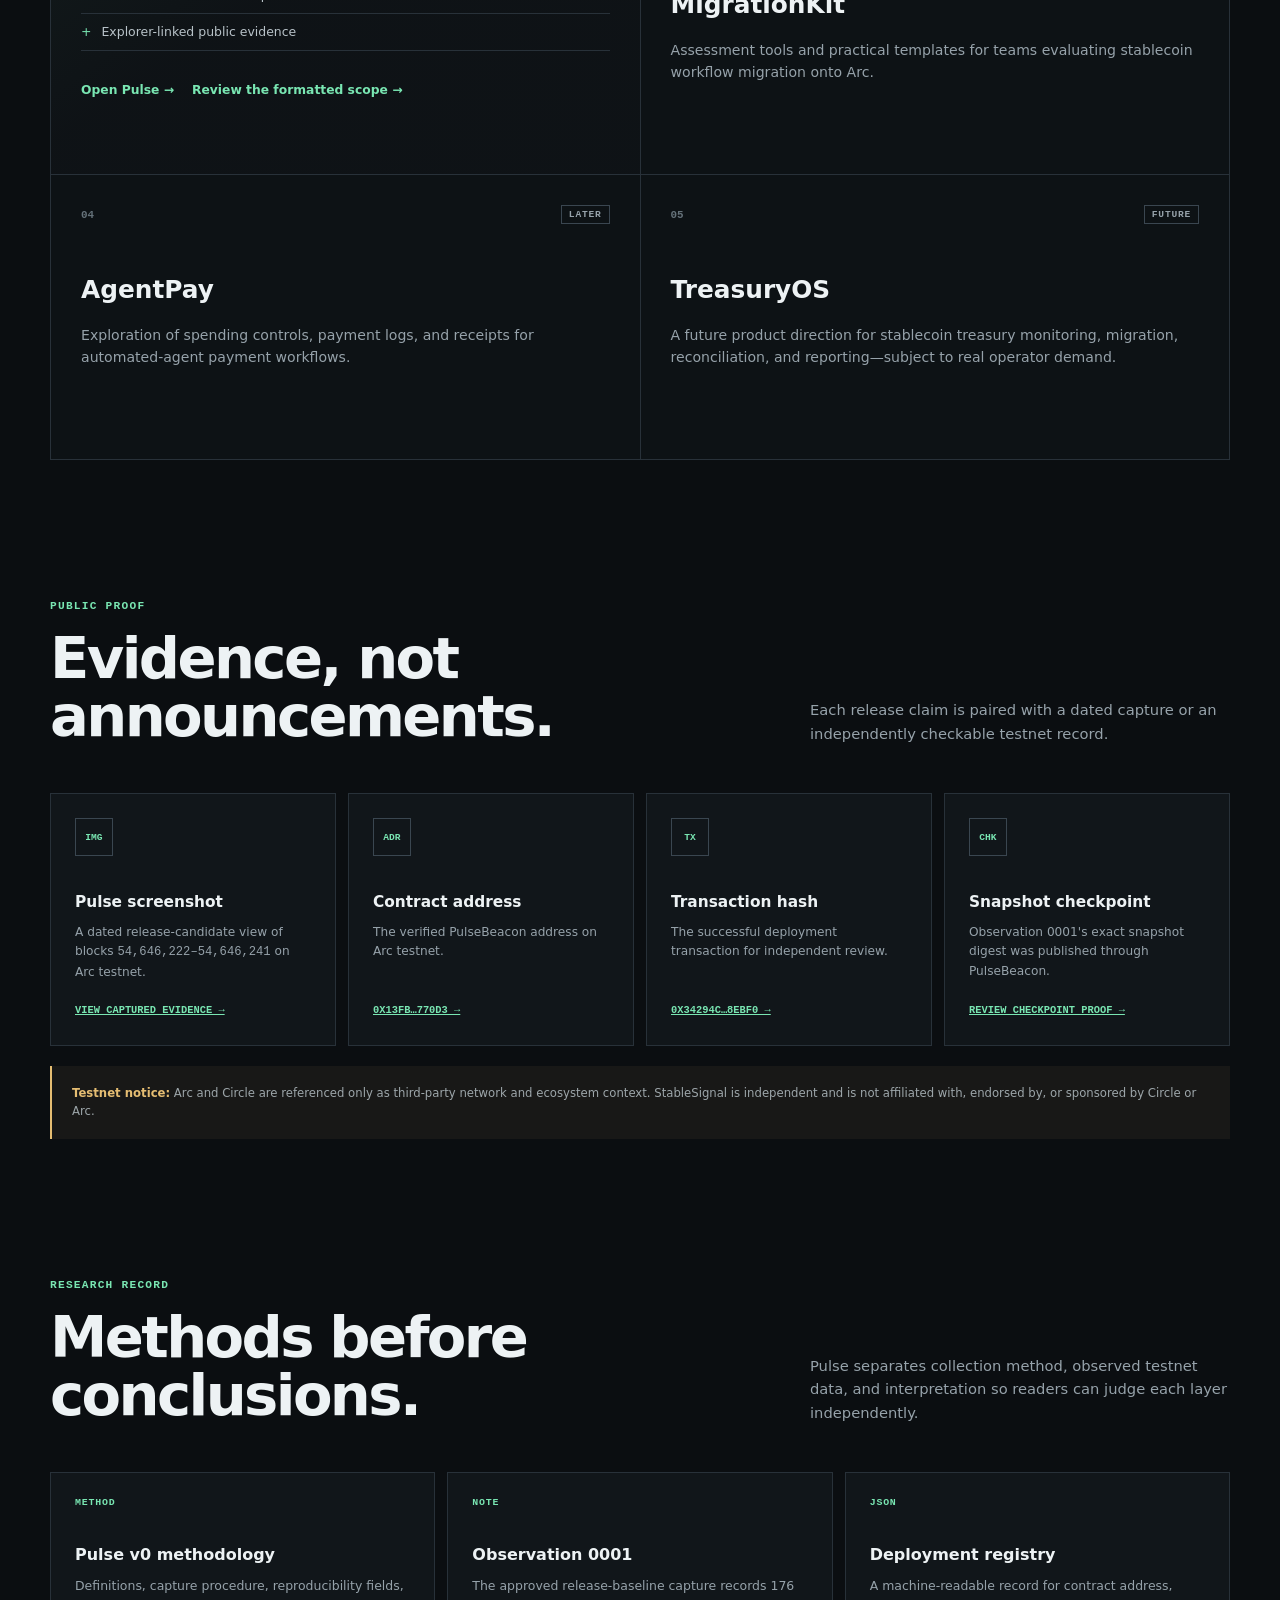
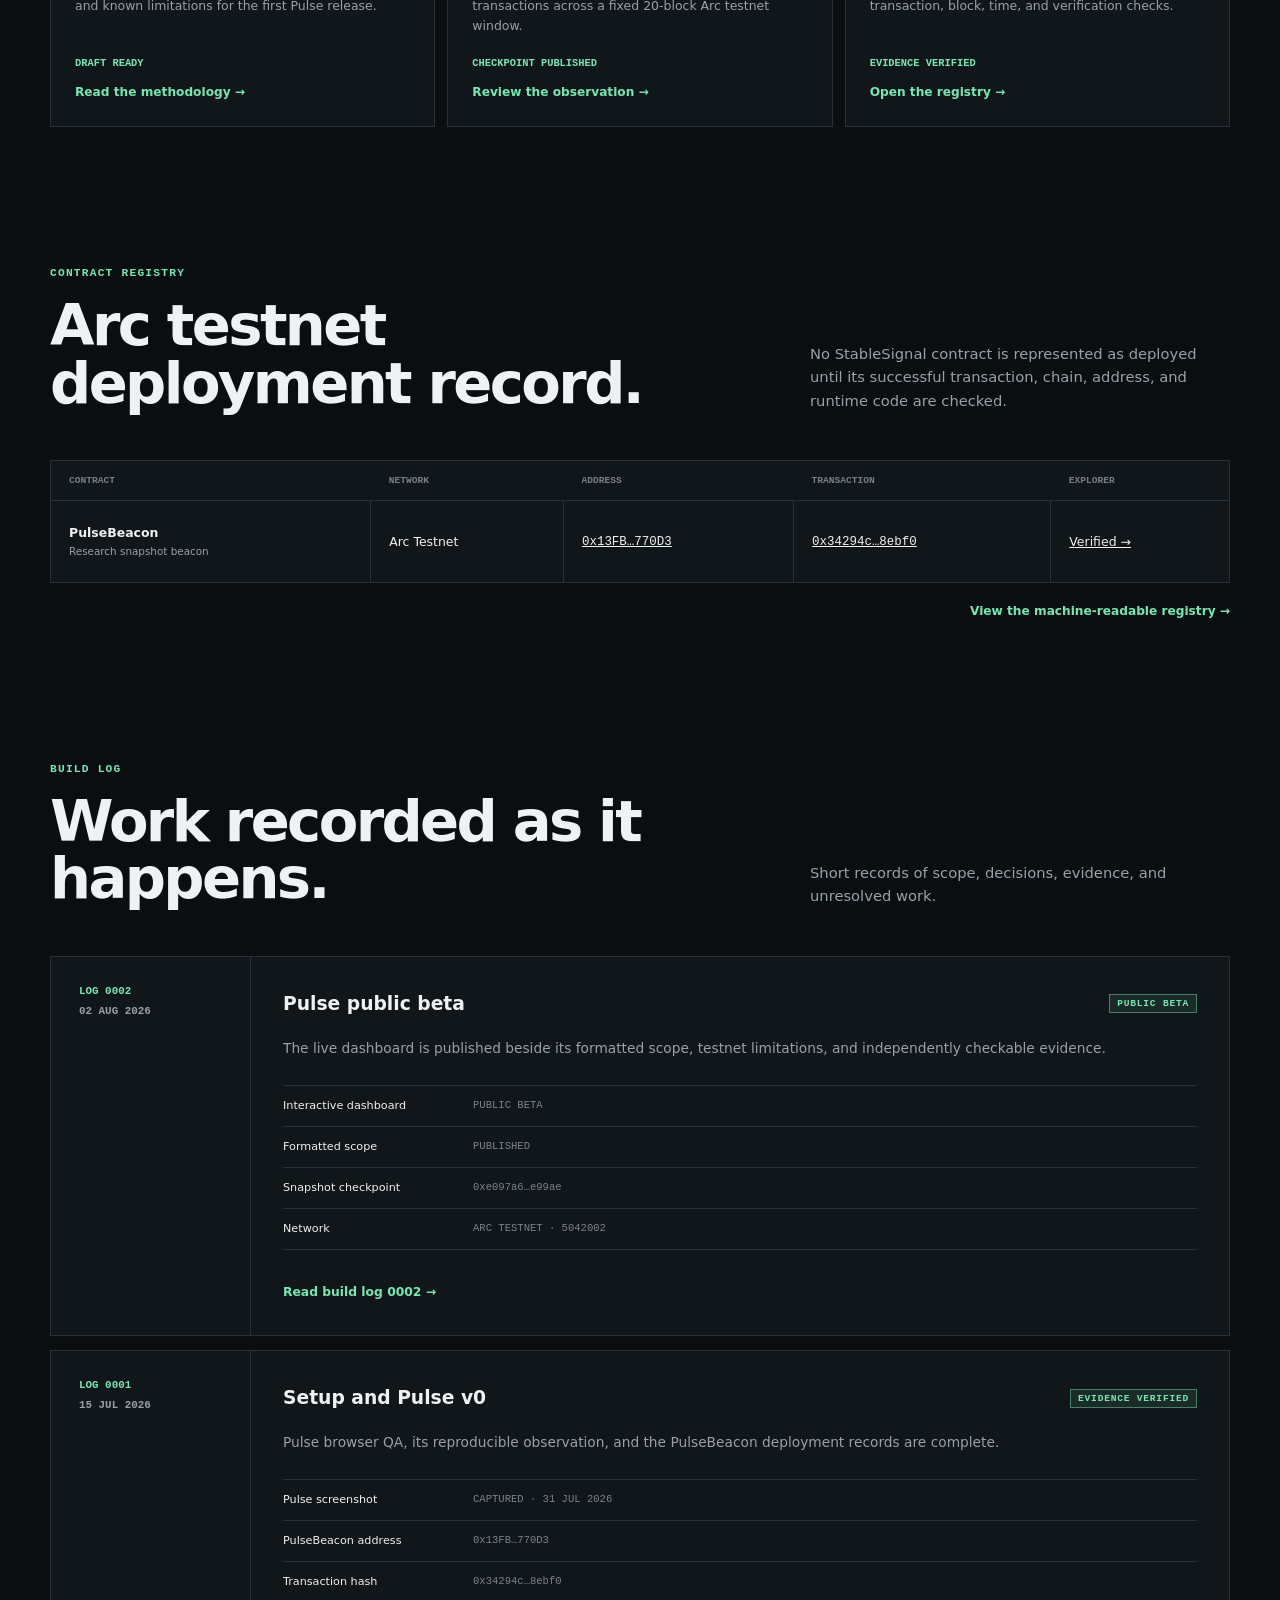
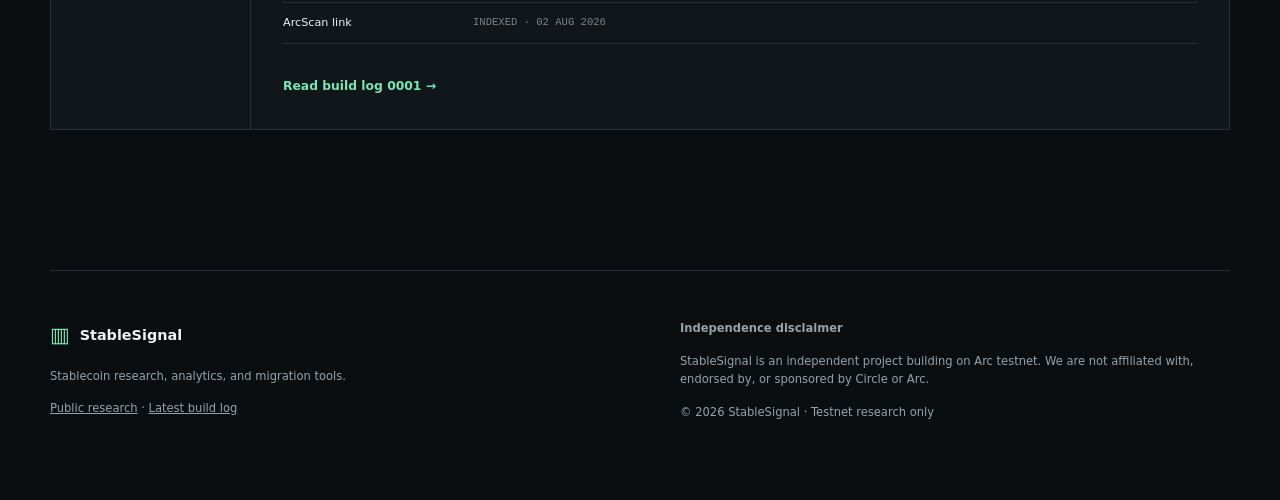
==== commit 356df687: "Launch Pulse public beta" ====
--- a/index.html
+++ b/index.html
@@ -1,24 +1,77 @@
 <!doctype html>
 <html lang="en">
 <head>
-  <meta charset="utf-8"><meta name="viewport" content="width=device-width,initial-scale=1">
-  <meta name="description" content="StableSignal builds stablecoin research, analytics, and migration tools — starting on Arc testnet.">
-  <meta name="theme-color" content="#0b0e11"><title>StableSignal — Stablecoin research and tools</title>
+  <meta charset="utf-8">
+  <meta name="viewport" content="width=device-width,initial-scale=1">
+  <meta name="description" content="StableSignal builds stablecoin research, analytics, and migration tools — starting with the Pulse public beta on Arc testnet.">
+  <meta name="theme-color" content="#0b0e11">
+  <meta property="og:type" content="website">
+  <meta property="og:title" content="StableSignal — Stablecoin research and tools">
+  <meta property="og:description" content="Independent stablecoin research and analytics, starting with Pulse on Arc testnet.">
+  <meta property="og:url" content="https://stablesignal.github.io/">
+  <meta property="og:image" content="https://stablesignal.github.io/assets/brand/stablesignal-pulse-og-v1.png">
+  <meta property="og:image:width" content="1746">
+  <meta property="og:image:height" content="909">
+  <meta property="og:image:alt" content="StableSignal Pulse public beta — Arc testnet, in view.">
+  <meta name="twitter:card" content="summary_large_image">
+  <meta name="twitter:image" content="https://stablesignal.github.io/assets/brand/stablesignal-pulse-og-v1.png">
+  <meta name="twitter:image:alt" content="StableSignal Pulse public beta — Arc testnet, in view.">
+  <title>StableSignal — Stablecoin research and tools</title>
+  <link rel="canonical" href="https://stablesignal.github.io/">
   <link rel="stylesheet" href="styles.css">
 </head>
 <body>
 <a class="skip" href="#main">Skip to content</a>
-<header><a class="brand" href="#top"><span class="mark" aria-hidden="true">▥</span>StableSignal</a><nav aria-label="Primary"><a href="#products">Products</a><a href="#proof">Proof</a><a href="#research">Research</a><a href="#contracts">Contracts</a><a href="#build-log">Build log</a></nav></header>
+<header>
+  <a class="brand" href="#top"><span class="mark" aria-hidden="true">▥</span>StableSignal</a>
+  <nav aria-label="Primary">
+    <a href="#products">Products</a>
+    <a href="#proof">Proof</a>
+    <a href="#research">Research</a>
+    <a href="#contracts">Contracts</a>
+    <a href="#build-log">Build log</a>
+    <a class="nav-cta" href="pulse/">Open Pulse</a>
+  </nav>
+</header>
 <main id="main">
   <section class="hero" id="top">
-    <div><p class="eyebrow"><span></span> Independent research &amp; product lab</p><h1>Clear signals for stablecoin infrastructure.</h1><p class="lede">StableSignal builds stablecoin research, analytics, and migration tools — starting on Arc testnet.</p><div class="actions"><a class="button primary" href="#products">Explore the work</a><a class="button" href="#proof">Review public proof</a></div></div>
-    <aside class="scope"><div class="scope-head"><span>Research scope</span><b>TESTNET</b></div><dl><div><dt>Network</dt><dd>Arc Testnet</dd></div><div><dt>Chain ID</dt><dd><code>5042002</code></dd></div><div><dt>Phase</dt><dd>Pulse v0 evidence gate</dd></div><div><dt>Policy</dt><dd>Verify before publishing</dd></div></dl><p class="micro">Independent project. Not affiliated with, endorsed by, or sponsored by Circle or Arc.</p></aside>
+    <div>
+      <p class="eyebrow"><span></span> Independent research &amp; product lab</p>
+      <h1>Clear signals for stablecoin infrastructure.</h1>
+      <p class="lede">StableSignal builds stablecoin research, analytics, and migration tools — starting with Pulse on Arc testnet.</p>
+      <div class="actions">
+        <a class="button primary" href="pulse/">Open Pulse</a>
+        <a class="button" href="#proof">Review public proof</a>
+      </div>
+    </div>
+    <aside class="scope">
+      <div class="scope-head"><span>Research scope</span><b>TESTNET</b></div>
+      <dl>
+        <div><dt>Network</dt><dd>Arc Testnet</dd></div>
+        <div><dt>Chain ID</dt><dd><code>5042002</code></dd></div>
+        <div><dt>Phase</dt><dd>Pulse public beta</dd></div>
+        <div><dt>Policy</dt><dd>Verify before publishing</dd></div>
+      </dl>
+      <p class="micro">Independent project. Not affiliated with, endorsed by, or sponsored by Circle or Arc.</p>
+    </aside>
   </section>
-  <section class="principles" aria-label="Operating principles"><div><i>01</i><strong>Research first</strong><p>Separate observed data from interpretation.</p></div><div><i>02</i><strong>Proof in public</strong><p>Link claims to screenshots, transactions, and contracts.</p></div><div><i>03</i><strong>Built for operators</strong><p>Focus on practical workflows and measurable outcomes.</p></div></section>
 
-  <section class="section" id="products"><div class="heading"><div><p class="eyebrow">Product map</p><h2>Research that leads to tools.</h2></div><p>Status labels describe the work as it exists today—not a promise of production readiness.</p></div>
+  <section class="principles" aria-label="Operating principles">
+    <div><i>01</i><strong>Research first</strong><p>Separate observed data from interpretation.</p></div>
+    <div><i>02</i><strong>Proof in public</strong><p>Link claims to screenshots, transactions, and contracts.</p></div>
+    <div><i>03</i><strong>Built for operators</strong><p>Focus on practical workflows and measurable outcomes.</p></div>
+  </section>
+
+  <section class="section" id="products">
+    <div class="heading"><div><p class="eyebrow">Product map</p><h2>Research that leads to tools.</h2></div><p>Status labels describe the work as it exists today—not a promise of production readiness.</p></div>
     <div class="products">
-      <article class="product lead"><div class="meta"><span>01</span><b class="tag live">PROOF VERIFIED</b></div><h3>Pulse</h3><p>An Arc testnet activity dashboard for inspecting recent blocks, transactions, gas use, addresses, and contracts. Browser QA, the reproducible observation, and PulseBeacon deployment evidence are verified.</p><ul><li>Current network activity</li><li>Documented methods and limitations</li><li>Explorer-linked public evidence</li></ul><a href="products/pulse.md">Review the Pulse v0 scope →</a></article>
+      <article class="product lead">
+        <div class="meta"><span>01</span><b class="tag live">PUBLIC BETA</b></div>
+        <h3>Pulse</h3>
+        <p>A live Arc testnet activity dashboard for inspecting recent blocks, transactions, gas use, addresses, and contracts. Its methodology, reproducible baseline, and PulseBeacon deployment evidence are public.</p>
+        <ul><li>Live testnet activity</li><li>Wallet and contract lookup</li><li>Explorer-linked public evidence</li></ul>
+        <div class="product-actions"><a href="pulse/">Open Pulse →</a><a href="products/pulse.html">Review the formatted scope →</a></div>
+      </article>
       <article class="product"><div class="meta"><span>02</span><b class="tag">PLANNED</b></div><h3>StableScore</h3><p>Experimental wallet and treasury-readiness scoring informed by Pulse data. Methodology will be documented before results are published.</p></article>
       <article class="product"><div class="meta"><span>03</span><b class="tag">PLANNED</b></div><h3>MigrationKit</h3><p>Assessment tools and practical templates for teams evaluating stablecoin workflow migration onto Arc.</p></article>
       <article class="product"><div class="meta"><span>04</span><b class="tag">LATER</b></div><h3>AgentPay</h3><p>Exploration of spending controls, payment logs, and receipts for automated-agent payment workflows.</p></article>
@@ -26,22 +79,54 @@
     </div>
   </section>
 
-  <section class="section" id="proof"><div class="heading"><div><p class="eyebrow">Public proof</p><h2>Evidence, not announcements.</h2></div><p>Each release claim is paired with a dated capture or an independently checkable testnet record. Pending states are explicit until that evidence is reviewed.</p></div>
-    <div class="proof"><article><i>IMG</i><h3>Pulse screenshot</h3><p>A dated release-candidate view of blocks <code>54,646,222–54,646,241</code> on Arc testnet.</p><a class="verified" href="assets/screenshots/pulse-v0-2026-07-31.png">View captured evidence →</a></article><article><i>ADR</i><h3>Contract address</h3><p>The verified PulseBeacon address on Arc testnet.</p><a class="verified" href="https://testnet.arcscan.app/address/0x13FBc37C40d071d9654913013C93a63F9Dc770D3">0x13FB…770D3 →</a></article><article><i>TX</i><h3>Transaction hash</h3><p>The successful deployment transaction for independent review.</p><a class="verified" href="https://testnet.arcscan.app/tx/0x34294c78a7062f1088724d2017149d2531c6a522c666304c09e950694338ebf0">0x34294c…8ebf0 →</a></article><article><i>EXT</i><h3>ArcScan record</h3><p>ArcScan indexed the successful receipt and resulting contract.</p><a class="verified" href="https://testnet.arcscan.app/tx/0x34294c78a7062f1088724d2017149d2531c6a522c666304c09e950694338ebf0">Review explorer proof →</a></article></div>
+  <section class="section" id="proof">
+    <div class="heading"><div><p class="eyebrow">Public proof</p><h2>Evidence, not announcements.</h2></div><p>Each release claim is paired with a dated capture or an independently checkable testnet record.</p></div>
+    <div class="proof">
+      <article><i>IMG</i><h3>Pulse screenshot</h3><p>A dated release-candidate view of blocks <code>54,646,222–54,646,241</code> on Arc testnet.</p><a class="verified" href="assets/screenshots/pulse-v0-2026-07-31.png">View captured evidence →</a></article>
+      <article><i>ADR</i><h3>Contract address</h3><p>The verified PulseBeacon address on Arc testnet.</p><a class="verified" href="https://testnet.arcscan.app/address/0x13FBc37C40d071d9654913013C93a63F9Dc770D3" target="_blank" rel="noopener noreferrer">0x13FB…770D3 →</a></article>
+      <article><i>TX</i><h3>Transaction hash</h3><p>The successful deployment transaction for independent review.</p><a class="verified" href="https://testnet.arcscan.app/tx/0x34294c78a7062f1088724d2017149d2531c6a522c666304c09e950694338ebf0" target="_blank" rel="noopener noreferrer">0x34294c…8ebf0 →</a></article>
+      <article><i>CHK</i><h3>Snapshot checkpoint</h3><p>Observation 0001's exact snapshot digest was published through PulseBeacon.</p><a class="verified" href="https://testnet.arcscan.app/tx/0xe097a6ec452a215f6733751149f412928022547da95b554c1252e1504c3e99ae" target="_blank" rel="noopener noreferrer">Review checkpoint proof →</a></article>
+    </div>
     <p class="notice"><strong>Testnet notice:</strong> Arc and Circle are referenced only as third-party network and ecosystem context. StableSignal is independent and is not affiliated with, endorsed by, or sponsored by Circle or Arc.</p>
   </section>
 
-  <section class="section" id="research"><div class="heading"><div><p class="eyebrow">Research record</p><h2>Methods before conclusions.</h2></div><p>Pulse separates collection method, observed testnet data, and interpretation so readers can judge each layer independently.</p></div>
+  <section class="section" id="research">
+    <div class="heading"><div><p class="eyebrow">Research record</p><h2>Methods before conclusions.</h2></div><p>Pulse separates collection method, observed testnet data, and interpretation so readers can judge each layer independently.</p></div>
     <div class="research">
-      <article><i>METHOD</i><h3>Pulse v0 methodology</h3><p>Definitions, capture procedure, reproducibility fields, and known limitations for the first Pulse release.</p><b class="ready">Draft ready</b><a href="https://github.com/StableSignal/public-research/blob/main/methodology/pulse-v0-methodology.md">Read the methodology →</a></article>
-      <article><i>NOTE</i><h3>Observation 0001</h3><p>The approved release-baseline capture records 176 transactions across a fixed 20-block Arc testnet window.</p><b class="ready">QA evidence ready</b><a href="https://github.com/StableSignal/public-research/blob/main/notes/0001-arc-testnet-observations.md">Review the observation →</a></article>
+      <article><i>METHOD</i><h3>Pulse v0 methodology</h3><p>Definitions, capture procedure, reproducibility fields, and known limitations for the first Pulse release.</p><b class="ready">Draft ready</b><a href="https://github.com/StableSignal/public-research/blob/main/methodology/pulse-v0-methodology.md" target="_blank" rel="noopener noreferrer">Read the methodology →</a></article>
+      <article><i>NOTE</i><h3>Observation 0001</h3><p>The approved release-baseline capture records 176 transactions across a fixed 20-block Arc testnet window.</p><b class="ready">Checkpoint published</b><a href="https://github.com/StableSignal/public-research/blob/main/notes/0001-arc-testnet-observations.md" target="_blank" rel="noopener noreferrer">Review the observation →</a></article>
       <article><i>JSON</i><h3>Deployment registry</h3><p>A machine-readable record for contract address, transaction, block, time, and verification checks.</p><b class="ready">Evidence verified</b><a href="deployments/arc-testnet.json">Open the registry →</a></article>
     </div>
   </section>
 
-  <section class="section" id="contracts"><div class="heading"><div><p class="eyebrow">Contract registry</p><h2>Arc testnet deployment record.</h2></div><p>No StableSignal contract is represented as deployed until its successful transaction, chain, address, and runtime code are checked.</p></div><div class="table-wrap" tabindex="0"><table><thead><tr><th>Contract</th><th>Network</th><th>Address</th><th>Transaction</th><th>Explorer</th></tr></thead><tbody><tr><td><strong>PulseBeacon</strong><small>Research snapshot beacon</small></td><td>Arc Testnet</td><td><a href="https://testnet.arcscan.app/address/0x13FBc37C40d071d9654913013C93a63F9Dc770D3"><code>0x13FB…770D3</code></a></td><td><a href="https://testnet.arcscan.app/tx/0x34294c78a7062f1088724d2017149d2531c6a522c666304c09e950694338ebf0"><code>0x34294c…8ebf0</code></a></td><td><a href="https://testnet.arcscan.app/tx/0x34294c78a7062f1088724d2017149d2531c6a522c666304c09e950694338ebf0">Verified →</a></td></tr></tbody></table></div><p class="registry-link"><a href="deployments/arc-testnet.json">View the machine-readable registry →</a></p></section>
+  <section class="section" id="contracts">
+    <div class="heading"><div><p class="eyebrow">Contract registry</p><h2>Arc testnet deployment record.</h2></div><p>No StableSignal contract is represented as deployed until its successful transaction, chain, address, and runtime code are checked.</p></div>
+    <div class="table-wrap" tabindex="0">
+      <table>
+        <thead><tr><th>Contract</th><th>Network</th><th>Address</th><th>Transaction</th><th>Explorer</th></tr></thead>
+        <tbody><tr><td><strong>PulseBeacon</strong><small>Research snapshot beacon</small></td><td>Arc Testnet</td><td><a href="https://testnet.arcscan.app/address/0x13FBc37C40d071d9654913013C93a63F9Dc770D3" target="_blank" rel="noopener noreferrer"><code>0x13FB…770D3</code></a></td><td><a href="https://testnet.arcscan.app/tx/0x34294c78a7062f1088724d2017149d2531c6a522c666304c09e950694338ebf0" target="_blank" rel="noopener noreferrer"><code>0x34294c…8ebf0</code></a></td><td><a href="https://testnet.arcscan.app/tx/0x34294c78a7062f1088724d2017149d2531c6a522c666304c09e950694338ebf0" target="_blank" rel="noopener noreferrer">Verified →</a></td></tr></tbody>
+      </table>
+    </div>
+    <p class="registry-link"><a href="deployments/arc-testnet.json">View the machine-readable registry →</a></p>
+  </section>
 
-  <section class="section" id="build-log"><div class="heading"><div><p class="eyebrow">Build log</p><h2>Work recorded as it happens.</h2></div><p>Short records of scope, decisions, evidence, and unresolved work.</p></div><article class="log"><div class="log-id"><b>LOG 0001</b><time datetime="2026-07-15">15 JUL 2026</time></div><div class="log-body"><div class="meta"><h3>Setup and Pulse v0</h3><b class="tag live">EVIDENCE VERIFIED</b></div><p>Pulse browser QA, its reproducible observation, and the PulseBeacon deployment records are complete.</p><div class="checklist"><div><span>Pulse screenshot</span><code>CAPTURED · 31 JUL 2026</code></div><div><span>PulseBeacon address</span><code>0x13FB…770D3</code></div><div><span>Transaction hash</span><code>0x34294c…8ebf0</code></div><div><span>ArcScan link</span><code>INDEXED · 02 AUG 2026</code></div></div><a href="build-log/0001-setup-and-pulse-v0.md">Read build log 0001 →</a></div></article></section>
+  <section class="section" id="build-log">
+    <div class="heading"><div><p class="eyebrow">Build log</p><h2>Work recorded as it happens.</h2></div><p>Short records of scope, decisions, evidence, and unresolved work.</p></div>
+    <div class="logs">
+      <article class="log">
+        <div class="log-id"><b>LOG 0002</b><time datetime="2026-08-02">02 AUG 2026</time></div>
+        <div class="log-body"><div class="meta"><h3>Pulse public beta</h3><b class="tag live">PUBLIC BETA</b></div><p>The live dashboard is published beside its formatted scope, testnet limitations, and independently checkable evidence.</p><div class="checklist"><div><span>Interactive dashboard</span><code>PUBLIC BETA</code></div><div><span>Formatted scope</span><code>PUBLISHED</code></div><div><span>Snapshot checkpoint</span><code>0xe097a6…e99ae</code></div><div><span>Network</span><code>ARC TESTNET · 5042002</code></div></div><a href="build-log/0002-pulse-public-beta.html">Read build log 0002 →</a></div>
+      </article>
+      <article class="log">
+        <div class="log-id"><b>LOG 0001</b><time datetime="2026-07-15">15 JUL 2026</time></div>
+        <div class="log-body"><div class="meta"><h3>Setup and Pulse v0</h3><b class="tag live">EVIDENCE VERIFIED</b></div><p>Pulse browser QA, its reproducible observation, and the PulseBeacon deployment records are complete.</p><div class="checklist"><div><span>Pulse screenshot</span><code>CAPTURED · 31 JUL 2026</code></div><div><span>PulseBeacon address</span><code>0x13FB…770D3</code></div><div><span>Transaction hash</span><code>0x34294c…8ebf0</code></div><div><span>ArcScan link</span><code>INDEXED · 02 AUG 2026</code></div></div><a href="build-log/0001-setup-and-pulse-v0.md">Read build log 0001 →</a></div>
+      </article>
+    </div>
+  </section>
 </main>
-<footer><div><span class="brand"><span class="mark" aria-hidden="true">▥</span>StableSignal</span><p>Stablecoin research, analytics, and migration tools.</p><p><a href="https://github.com/StableSignal/public-research">Public research</a> · <a href="build-log/0001-setup-and-pulse-v0.md">Build log 0001</a></p></div><div><strong>Independence disclaimer</strong><p>StableSignal is an independent project building on Arc testnet. We are not affiliated with, endorsed by, or sponsored by Circle or Arc.</p><p>© 2026 StableSignal · Testnet research only</p></div></footer>
-</body></html>
+<footer>
+  <div><span class="brand"><span class="mark" aria-hidden="true">▥</span>StableSignal</span><p>Stablecoin research, analytics, and migration tools.</p><p><a href="https://github.com/StableSignal/public-research" target="_blank" rel="noopener noreferrer">Public research</a> · <a href="build-log/0002-pulse-public-beta.html">Latest build log</a></p></div>
+  <div><strong>Independence disclaimer</strong><p>StableSignal is an independent project building on Arc testnet. We are not affiliated with, endorsed by, or sponsored by Circle or Arc.</p><p>© 2026 StableSignal · Testnet research only</p></div>
+</footer>
+</body>
+</html>
--- a/styles.css
+++ b/styles.css
@@ -35,6 +35,7 @@
 nav { display: flex; gap: 28px; }
 nav a { color: var(--muted); font-size: .8rem; font-weight: 650; text-decoration: none; }
 nav a:hover { color: var(--green); }
+nav .nav-cta { margin-left: 4px; padding: 7px 11px; border: 1px solid #79e6b273; color: var(--green); }
 
 .hero { min-height: 640px; display: grid; grid-template-columns: 1.5fr .7fr; gap: 80px; align-items: center; padding: 90px 0; }
 .eyebrow { margin: 0 0 18px; color: var(--green); font: 700 .7rem ui-monospace, monospace; letter-spacing: .11em; text-transform: uppercase; }
@@ -82,6 +83,7 @@
 .product li { padding: 8px 0; border-bottom: 1px solid var(--line); }
 .product li::before { content: "+"; margin-right: 10px; color: var(--green); }
 .product a, .log a { color: var(--green); font-size: .77rem; font-weight: 700; text-decoration: none; }
+.product-actions { display: flex; flex-wrap: wrap; gap: 18px; }
 
 .proof { display: grid; grid-template-columns: repeat(4, 1fr); gap: 12px; }
 .proof article { min-height: 230px; padding: 24px; border: 1px solid var(--line); background: var(--panel); }
@@ -111,6 +113,7 @@
 td small { color: var(--muted); }
 .registry-link { margin: 14px 0 0; text-align: right; }
 
+.logs { display: grid; gap: 14px; }
 .log { display: grid; grid-template-columns: 200px 1fr; border: 1px solid var(--line); background: var(--panel); }
 .log-id { padding: 28px; border-right: 1px solid var(--line); }
 .log-id b, .log-id time { display: block; font: 700 .68rem ui-monospace, monospace; }
@@ -128,29 +131,88 @@
 footer div > p { margin-top: 14px; }
 :focus-visible { outline: 2px solid var(--green); outline-offset: 4px; }
 
+/* Formatted product and build-log pages */
+.subpage header { position: relative; }
+.breadcrumb { display: flex; gap: 9px; align-items: center; padding-top: 28px; color: var(--muted); font: 650 .68rem ui-monospace, monospace; text-transform: uppercase; }
+.breadcrumb a { color: var(--green); text-decoration: none; }
+.product-hero { display: grid; grid-template-columns: 1.35fr .65fr; gap: 72px; align-items: center; min-height: 570px; padding: 82px 0 66px; }
+.product-hero h1, .log-page h1 { max-width: 850px; font-size: clamp(3.3rem, 6.7vw, 6.2rem); }
+.status-strip { display: grid; grid-template-columns: repeat(4, 1fr); border: 1px solid var(--line); background: var(--panel); }
+.status-strip div { padding: 20px 22px; border-right: 1px solid var(--line); }
+.status-strip div:last-child { border-right: 0; }
+.status-strip span, .status-strip strong { display: block; }
+.status-strip span { margin-bottom: 5px; color: var(--muted); font: 700 .6rem ui-monospace, monospace; letter-spacing: .08em; text-transform: uppercase; }
+.status-strip strong { color: var(--green); font-size: .8rem; }
+.section.compact { padding-top: 94px; }
+.feature-grid { display: grid; grid-template-columns: repeat(2, 1fr); border-top: 1px solid var(--line); border-left: 1px solid var(--line); }
+.feature-grid article { min-height: 220px; padding: 28px; border-right: 1px solid var(--line); border-bottom: 1px solid var(--line); background: #11161a80; }
+.feature-grid i { display: block; margin-bottom: 44px; color: var(--green); font: 700 .65rem ui-monospace, monospace; font-style: normal; }
+.feature-grid h3 { margin-bottom: 9px; font-size: 1.05rem; }
+.feature-grid p { margin: 0; color: var(--muted); font-size: .82rem; }
+.product-shot { margin: 0; border: 1px solid var(--line); background: var(--panel); }
+.product-shot a { display: block; }
+.product-shot img { display: block; width: 100%; height: auto; }
+.product-shot figcaption { padding: 13px 16px; border-top: 1px solid var(--line); color: var(--muted); font: 650 .65rem ui-monospace, monospace; text-transform: uppercase; }
+.method-grid { display: grid; grid-template-columns: repeat(3, 1fr); gap: 12px; }
+.method-grid article { min-height: 170px; padding: 24px; border: 1px solid var(--line); background: var(--panel); }
+.method-grid span { color: var(--green); font: 700 .62rem ui-monospace, monospace; letter-spacing: .06em; }
+.method-grid p { margin: 34px 0 0; color: var(--muted); font-size: .8rem; }
+.text-links { display: flex; flex-wrap: wrap; gap: 24px; margin-top: 24px; }
+.text-links a { color: var(--green); font-size: .76rem; font-weight: 700; text-decoration: none; }
+.text-links.vertical { align-items: flex-start; flex-direction: column; gap: 10px; }
+.limits { display: grid; grid-template-columns: repeat(3, 1fr); gap: 12px; }
+.limits p { margin: 0; padding: 24px; border: 1px solid var(--line); color: var(--muted); font-size: .8rem; }
+.page-cta { display: flex; align-items: end; justify-content: space-between; gap: 48px; margin-top: 100px; padding: 46px; border: 1px solid #79e6b259; background: linear-gradient(135deg, #79e6b21a, #11161a 60%); }
+.page-cta h2 { margin-bottom: 12px; font-size: clamp(2rem, 4vw, 3.6rem); line-height: 1; letter-spacing: -.04em; }
+.page-cta p:last-child { margin: 0; color: var(--muted); }
+.page-cta .button { flex: 0 0 auto; }
+
+.log-page { width: min(100%, 920px); margin: 0 auto; padding: 78px 0 20px; }
+.log-page-head { display: grid; grid-template-columns: 1fr 280px; gap: 60px; align-items: end; height: auto; width: 100%; padding-bottom: 54px; border-bottom: 1px solid var(--line); }
+.log-page-head .lede { margin-bottom: 0; }
+.record-meta { margin: 0; padding: 22px; border: 1px solid var(--line); background: var(--panel); }
+.record-meta div { padding: 9px 0; }
+.log-page > section { padding: 58px 0; border-bottom: 1px solid var(--line); }
+.log-page > section h2 { margin-bottom: 22px; font-size: clamp(1.8rem, 3vw, 2.6rem); letter-spacing: -.03em; }
+.log-page > section > p { max-width: 760px; color: #b0bbc1; }
+.record-list { border-top: 1px solid var(--line); }
+.record-list div { display: grid; grid-template-columns: 210px 1fr; gap: 28px; padding: 17px 0; border-bottom: 1px solid var(--line); }
+.record-list span { color: var(--green); font: 700 .65rem ui-monospace, monospace; text-transform: uppercase; }
+.record-list strong { color: #b0bbc1; font-size: .8rem; font-weight: 500; }
+
 @media (max-width: 880px) {
   nav { gap: 16px; }
+  nav .nav-cta { margin-left: 0; }
   .hero { grid-template-columns: 1fr; gap: 40px; }
+  .product-hero { grid-template-columns: 1fr; gap: 40px; }
   .scope { max-width: 520px; }
   .principles { grid-template-columns: 1fr; }
   .principles div, .principles div:first-child { padding: 24px 0; border-right: 0; border-bottom: 1px solid var(--line); }
   .heading { grid-template-columns: 1fr; gap: 22px; }
   .proof { grid-template-columns: repeat(2, 1fr); }
   .research { grid-template-columns: 1fr 1fr; }
+  .status-strip { grid-template-columns: repeat(2, 1fr); }
+  .status-strip div:nth-child(2) { border-right: 0; }
+  .status-strip div:nth-child(-n+2) { border-bottom: 1px solid var(--line); }
+  .method-grid, .limits { grid-template-columns: 1fr; }
+  .log-page-head { grid-template-columns: 1fr; }
 }
 
 @media (max-width: 620px) {
   header, main, footer { width: calc(100% - 28px); }
   nav a { display: none; }
-  nav a:first-child { display: block; }
+  nav .nav-cta { display: block; }
   h1 { font-size: clamp(3rem, 15vw, 4.6rem); }
   .hero { min-height: auto; padding: 66px 0; }
   .products, .proof, .research { grid-template-columns: 1fr; }
+  .feature-grid { grid-template-columns: 1fr; }
   .product.lead { grid-row: auto; min-height: 460px; }
   .product.lead h3 { margin-top: 70px; }
   .log { grid-template-columns: 1fr; }
   .log-id { border-right: 0; border-bottom: 1px solid var(--line); }
   .checklist div { grid-template-columns: 1fr; }
+  .page-cta { align-items: flex-start; flex-direction: column; padding: 28px; }
+  .record-list div { grid-template-columns: 1fr; gap: 6px; }
   footer { grid-template-columns: 1fr; gap: 30px; }
 }
 
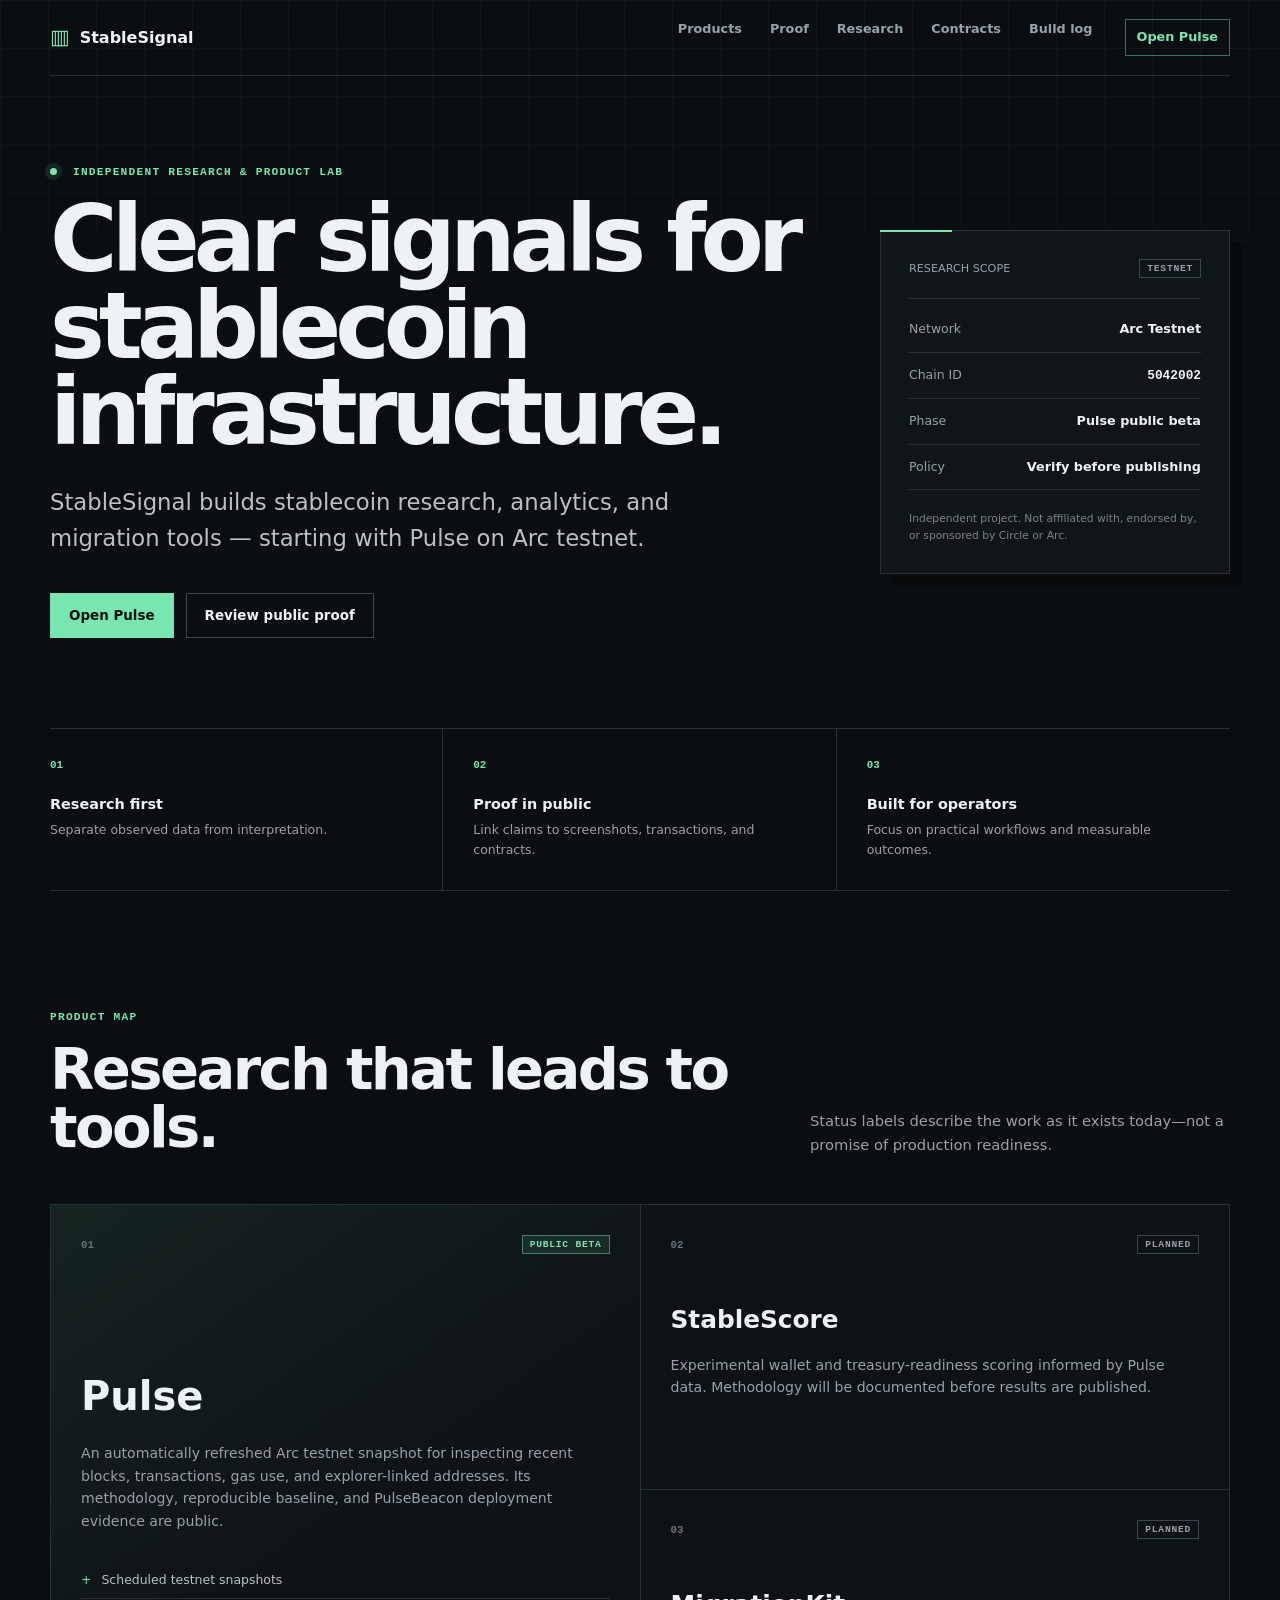
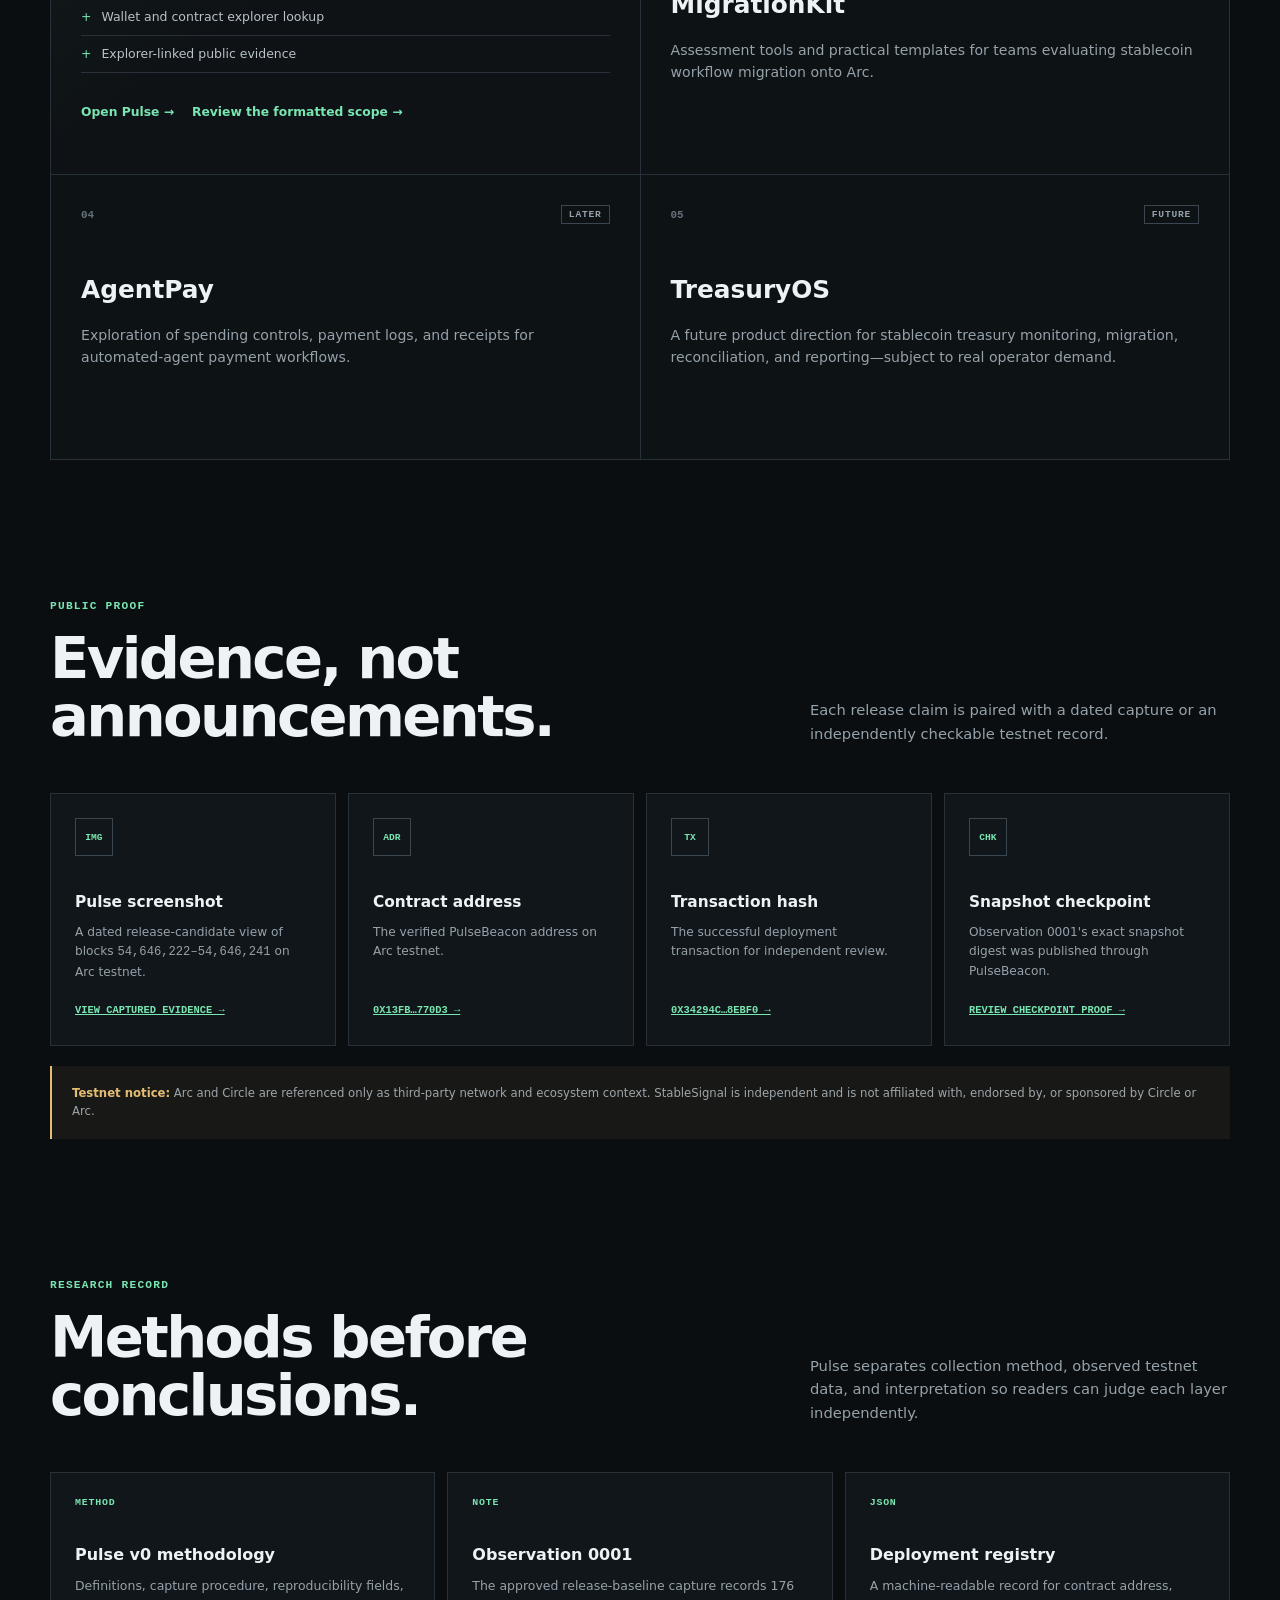
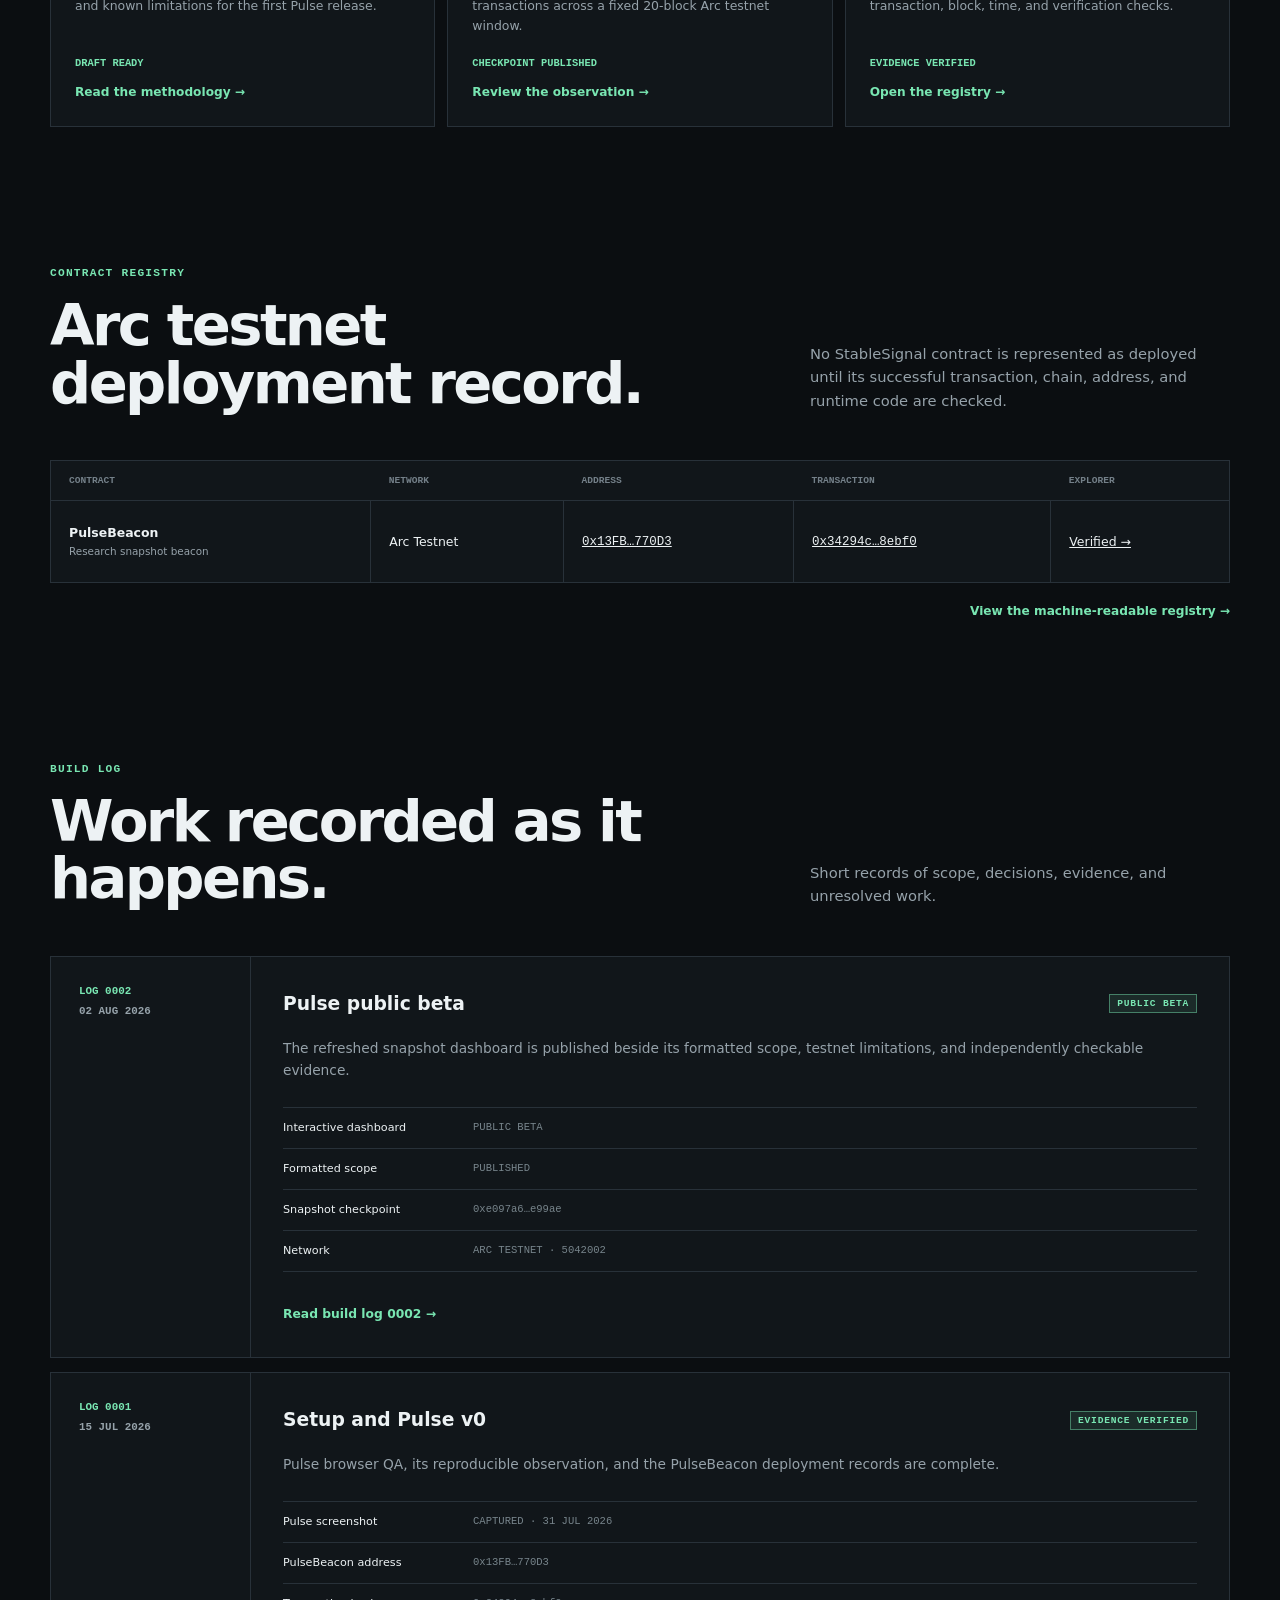
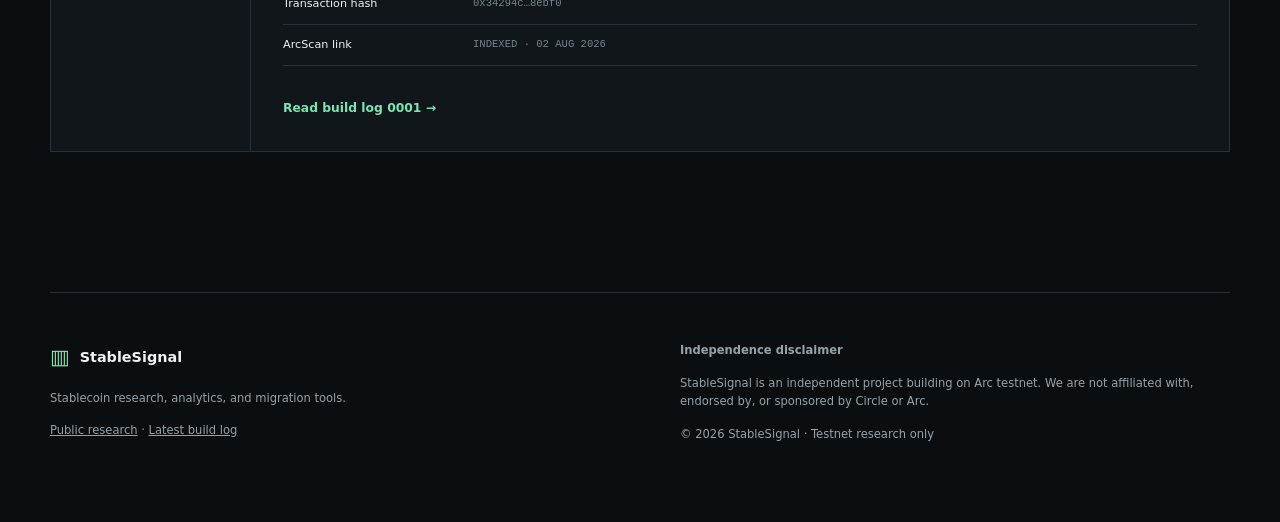
==== commit c884802d: "Deploy scheduled Pulse snapshots" ====
--- a/index.html
+++ b/index.html
@@ -68,8 +68,8 @@
       <article class="product lead">
         <div class="meta"><span>01</span><b class="tag live">PUBLIC BETA</b></div>
         <h3>Pulse</h3>
-        <p>A live Arc testnet activity dashboard for inspecting recent blocks, transactions, gas use, addresses, and contracts. Its methodology, reproducible baseline, and PulseBeacon deployment evidence are public.</p>
-        <ul><li>Live testnet activity</li><li>Wallet and contract lookup</li><li>Explorer-linked public evidence</li></ul>
+        <p>An automatically refreshed Arc testnet snapshot for inspecting recent blocks, transactions, gas use, and explorer-linked addresses. Its methodology, reproducible baseline, and PulseBeacon deployment evidence are public.</p>
+        <ul><li>Scheduled testnet snapshots</li><li>Wallet and contract explorer lookup</li><li>Explorer-linked public evidence</li></ul>
         <div class="product-actions"><a href="pulse/">Open Pulse →</a><a href="products/pulse.html">Review the formatted scope →</a></div>
       </article>
       <article class="product"><div class="meta"><span>02</span><b class="tag">PLANNED</b></div><h3>StableScore</h3><p>Experimental wallet and treasury-readiness scoring informed by Pulse data. Methodology will be documented before results are published.</p></article>
@@ -115,7 +115,7 @@
     <div class="logs">
       <article class="log">
         <div class="log-id"><b>LOG 0002</b><time datetime="2026-08-02">02 AUG 2026</time></div>
-        <div class="log-body"><div class="meta"><h3>Pulse public beta</h3><b class="tag live">PUBLIC BETA</b></div><p>The live dashboard is published beside its formatted scope, testnet limitations, and independently checkable evidence.</p><div class="checklist"><div><span>Interactive dashboard</span><code>PUBLIC BETA</code></div><div><span>Formatted scope</span><code>PUBLISHED</code></div><div><span>Snapshot checkpoint</span><code>0xe097a6…e99ae</code></div><div><span>Network</span><code>ARC TESTNET · 5042002</code></div></div><a href="build-log/0002-pulse-public-beta.html">Read build log 0002 →</a></div>
+        <div class="log-body"><div class="meta"><h3>Pulse public beta</h3><b class="tag live">PUBLIC BETA</b></div><p>The refreshed snapshot dashboard is published beside its formatted scope, testnet limitations, and independently checkable evidence.</p><div class="checklist"><div><span>Interactive dashboard</span><code>PUBLIC BETA</code></div><div><span>Formatted scope</span><code>PUBLISHED</code></div><div><span>Snapshot checkpoint</span><code>0xe097a6…e99ae</code></div><div><span>Network</span><code>ARC TESTNET · 5042002</code></div></div><a href="build-log/0002-pulse-public-beta.html">Read build log 0002 →</a></div>
       </article>
       <article class="log">
         <div class="log-id"><b>LOG 0001</b><time datetime="2026-07-15">15 JUL 2026</time></div>
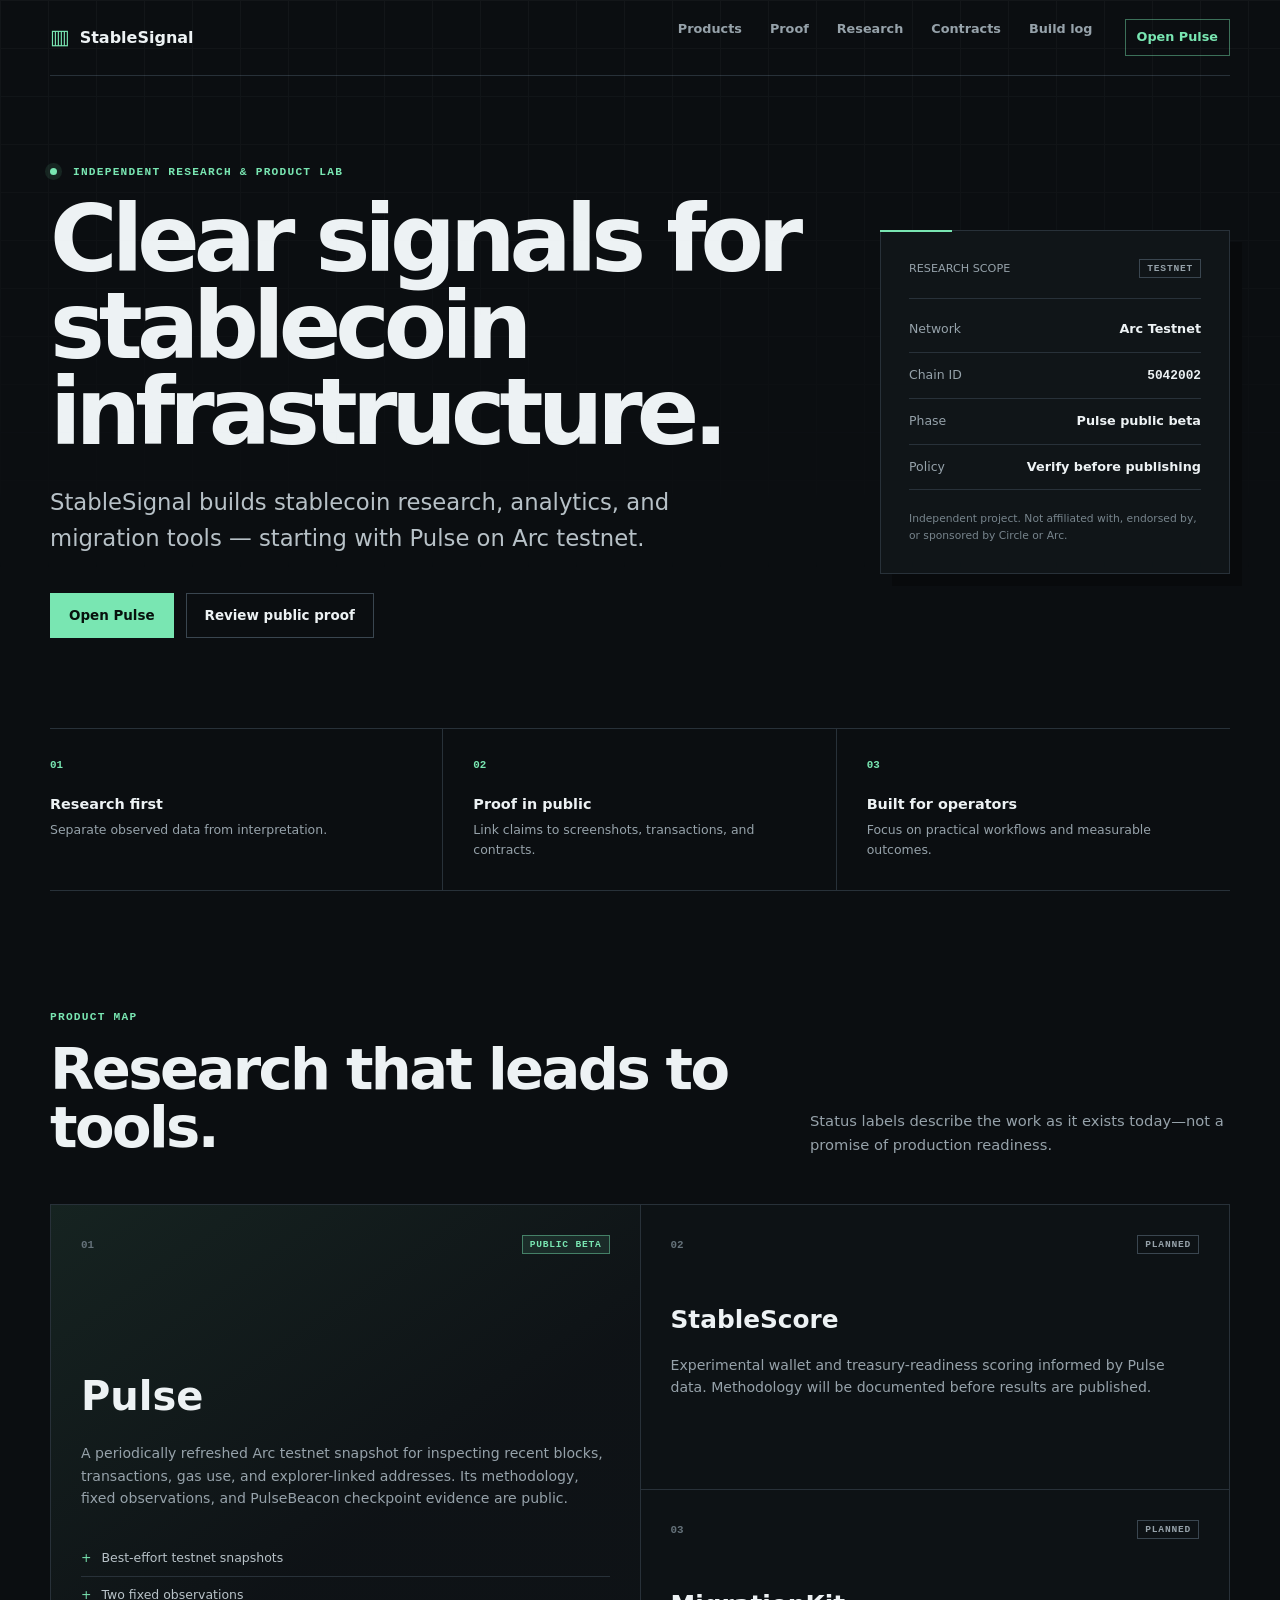
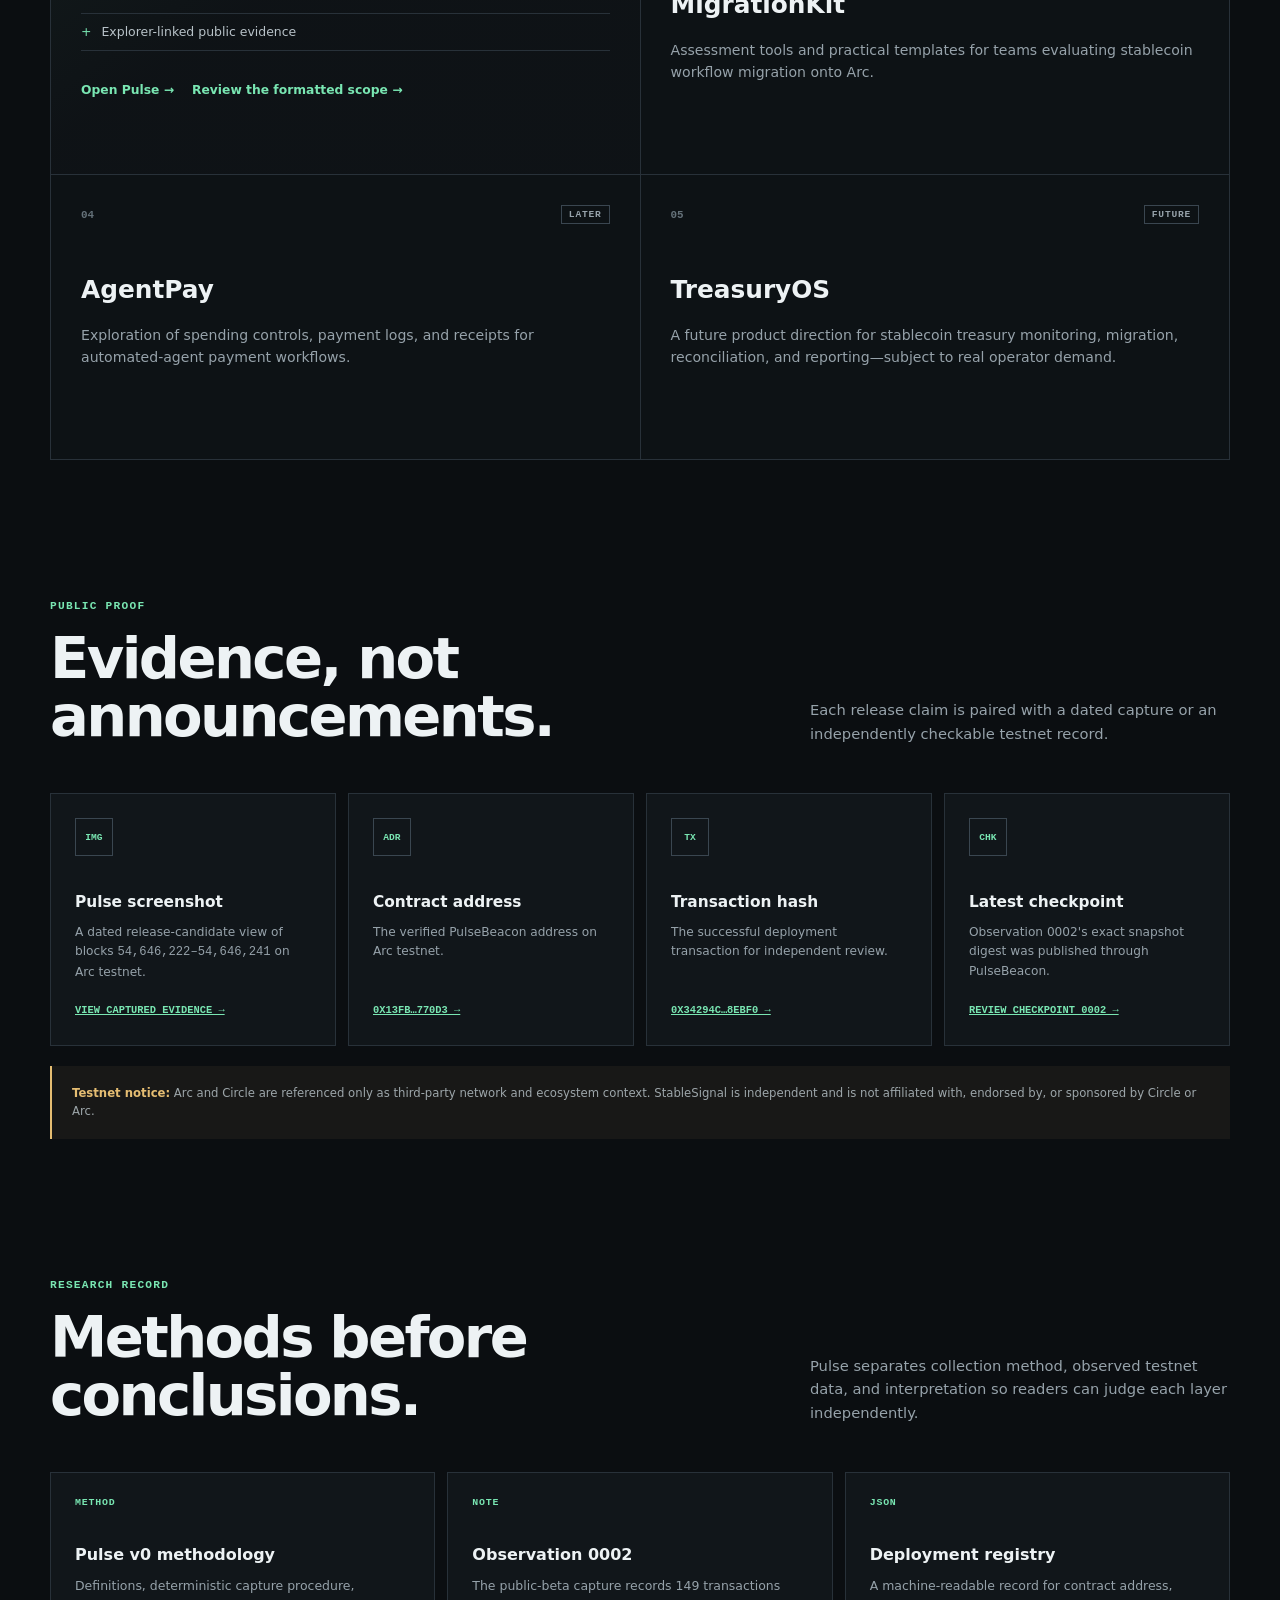
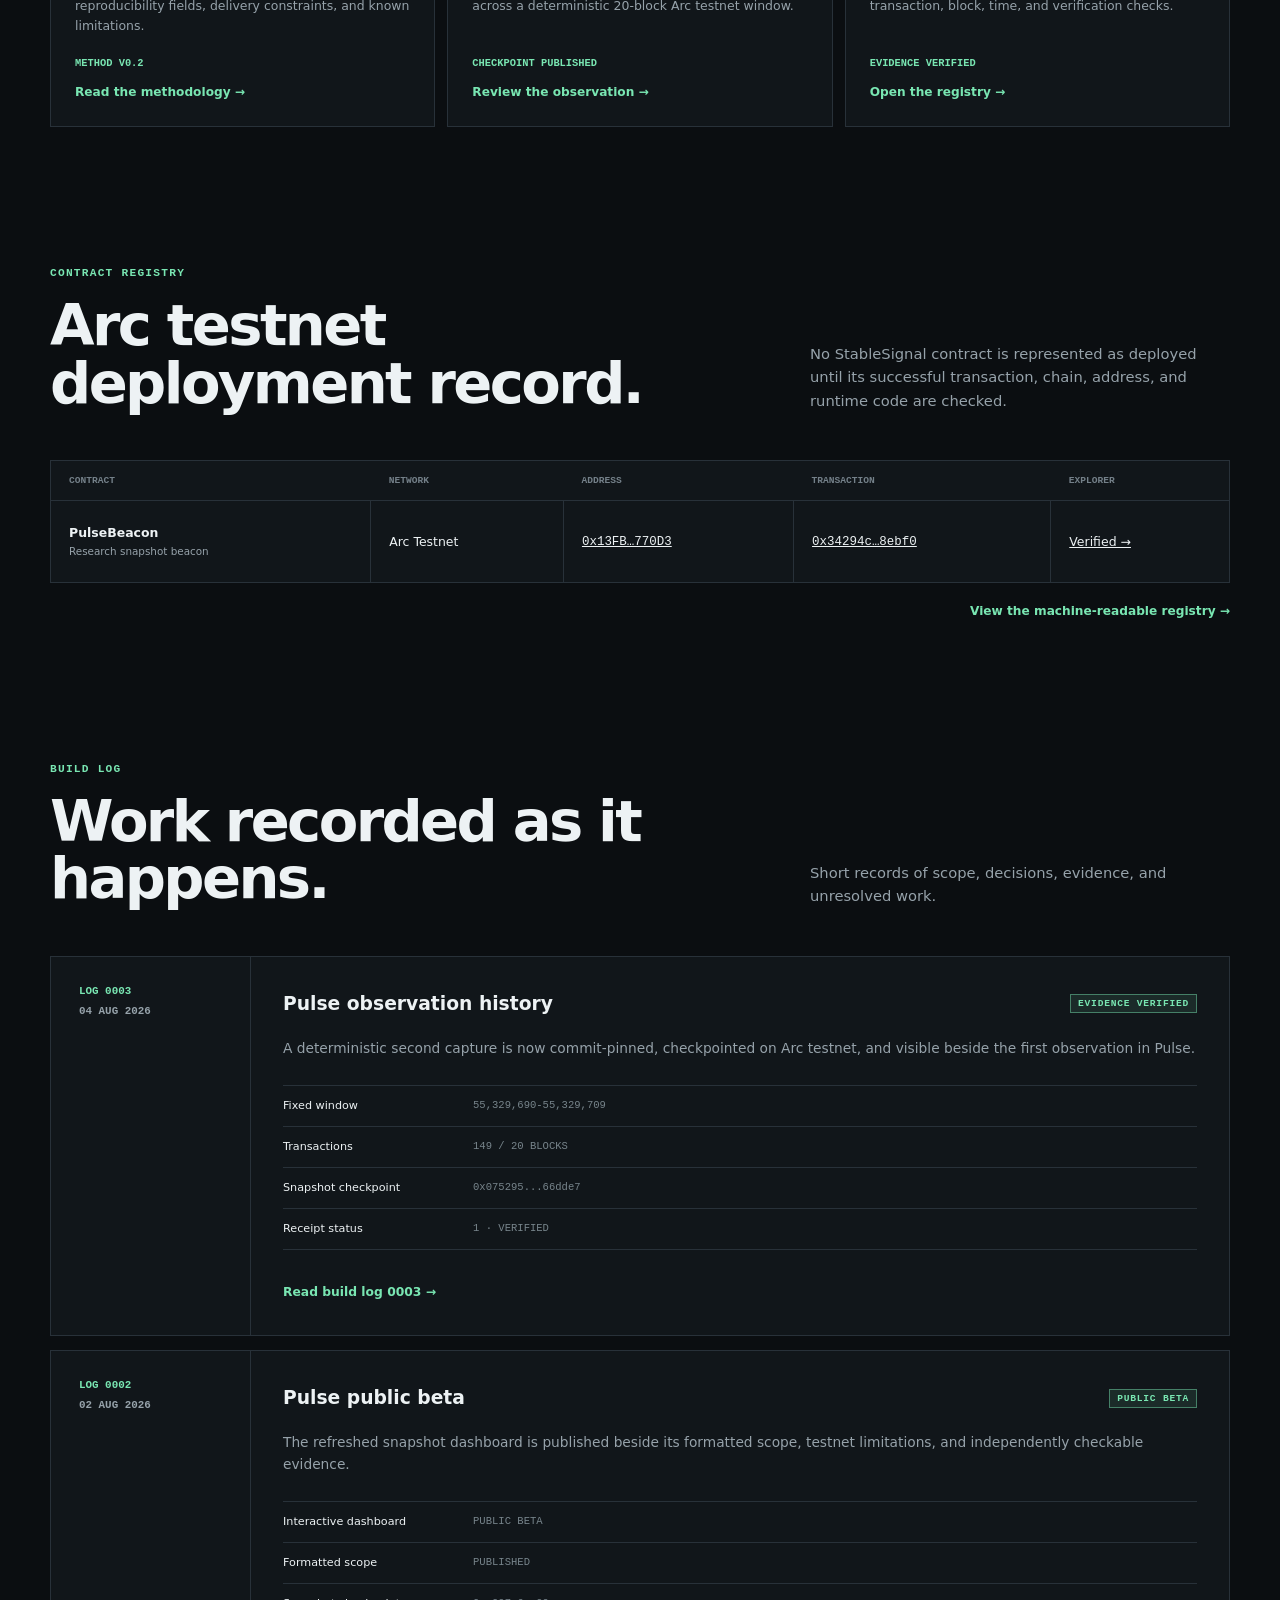
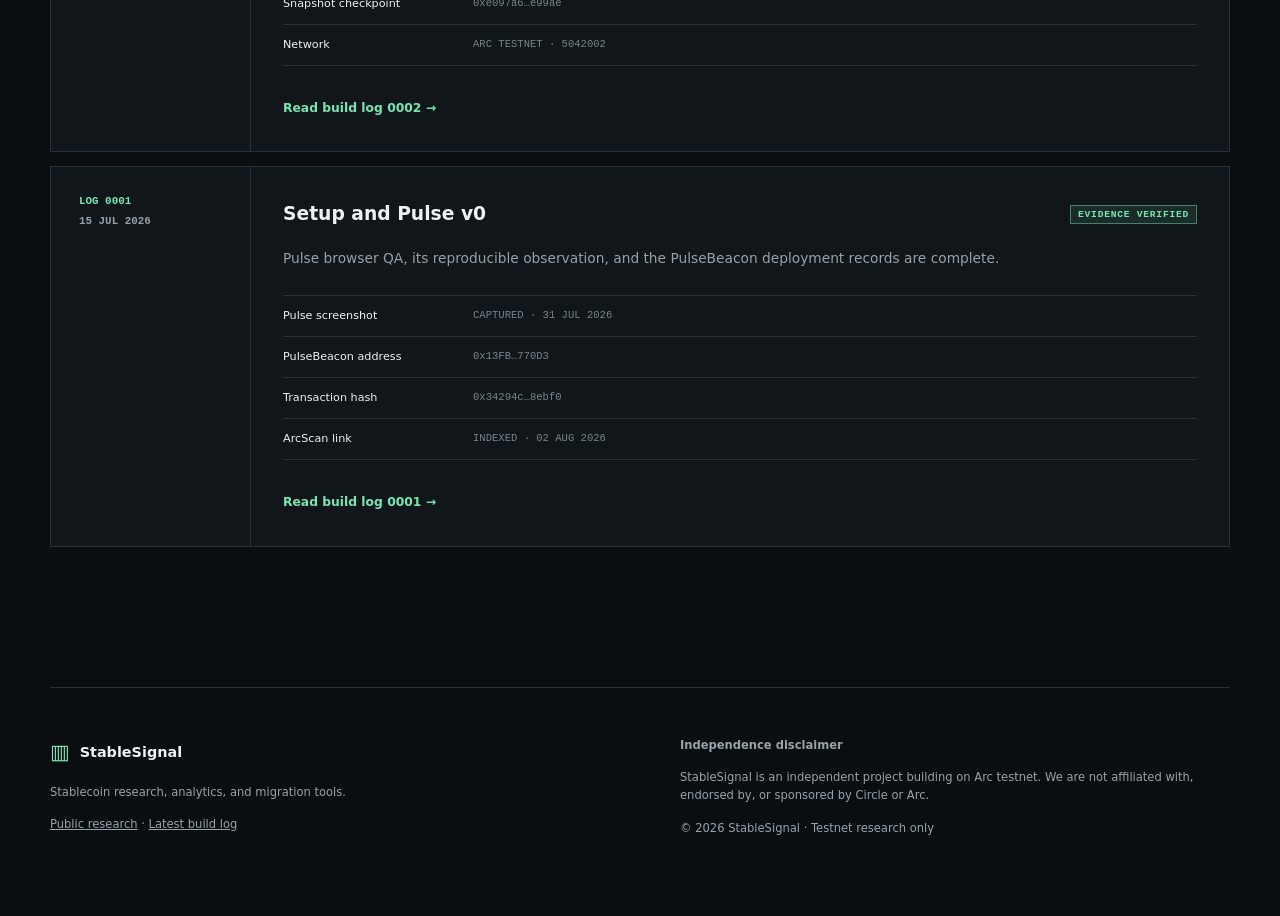
==== commit ad7415cb: "Publish Dev Log 003 evidence release" ====
--- a/index.html
+++ b/index.html
@@ -68,8 +68,8 @@
       <article class="product lead">
         <div class="meta"><span>01</span><b class="tag live">PUBLIC BETA</b></div>
         <h3>Pulse</h3>
-        <p>An automatically refreshed Arc testnet snapshot for inspecting recent blocks, transactions, gas use, and explorer-linked addresses. Its methodology, reproducible baseline, and PulseBeacon deployment evidence are public.</p>
-        <ul><li>Scheduled testnet snapshots</li><li>Wallet and contract explorer lookup</li><li>Explorer-linked public evidence</li></ul>
+        <p>A periodically refreshed Arc testnet snapshot for inspecting recent blocks, transactions, gas use, and explorer-linked addresses. Its methodology, fixed observations, and PulseBeacon checkpoint evidence are public.</p>
+        <ul><li>Best-effort testnet snapshots</li><li>Two fixed observations</li><li>Explorer-linked public evidence</li></ul>
         <div class="product-actions"><a href="pulse/">Open Pulse →</a><a href="products/pulse.html">Review the formatted scope →</a></div>
       </article>
       <article class="product"><div class="meta"><span>02</span><b class="tag">PLANNED</b></div><h3>StableScore</h3><p>Experimental wallet and treasury-readiness scoring informed by Pulse data. Methodology will be documented before results are published.</p></article>
@@ -85,7 +85,7 @@
       <article><i>IMG</i><h3>Pulse screenshot</h3><p>A dated release-candidate view of blocks <code>54,646,222–54,646,241</code> on Arc testnet.</p><a class="verified" href="assets/screenshots/pulse-v0-2026-07-31.png">View captured evidence →</a></article>
       <article><i>ADR</i><h3>Contract address</h3><p>The verified PulseBeacon address on Arc testnet.</p><a class="verified" href="https://testnet.arcscan.app/address/0x13FBc37C40d071d9654913013C93a63F9Dc770D3" target="_blank" rel="noopener noreferrer">0x13FB…770D3 →</a></article>
       <article><i>TX</i><h3>Transaction hash</h3><p>The successful deployment transaction for independent review.</p><a class="verified" href="https://testnet.arcscan.app/tx/0x34294c78a7062f1088724d2017149d2531c6a522c666304c09e950694338ebf0" target="_blank" rel="noopener noreferrer">0x34294c…8ebf0 →</a></article>
-      <article><i>CHK</i><h3>Snapshot checkpoint</h3><p>Observation 0001's exact snapshot digest was published through PulseBeacon.</p><a class="verified" href="https://testnet.arcscan.app/tx/0xe097a6ec452a215f6733751149f412928022547da95b554c1252e1504c3e99ae" target="_blank" rel="noopener noreferrer">Review checkpoint proof →</a></article>
+      <article><i>CHK</i><h3>Latest checkpoint</h3><p>Observation 0002's exact snapshot digest was published through PulseBeacon.</p><a class="verified" href="https://testnet.arcscan.app/tx/0x07529544dc8192347ce87e2cd795f3b60125ca2f957a68187e5f416b3766dde7" target="_blank" rel="noopener noreferrer">Review checkpoint 0002 →</a></article>
     </div>
     <p class="notice"><strong>Testnet notice:</strong> Arc and Circle are referenced only as third-party network and ecosystem context. StableSignal is independent and is not affiliated with, endorsed by, or sponsored by Circle or Arc.</p>
   </section>
@@ -93,8 +93,8 @@
   <section class="section" id="research">
     <div class="heading"><div><p class="eyebrow">Research record</p><h2>Methods before conclusions.</h2></div><p>Pulse separates collection method, observed testnet data, and interpretation so readers can judge each layer independently.</p></div>
     <div class="research">
-      <article><i>METHOD</i><h3>Pulse v0 methodology</h3><p>Definitions, capture procedure, reproducibility fields, and known limitations for the first Pulse release.</p><b class="ready">Draft ready</b><a href="https://github.com/StableSignal/public-research/blob/main/methodology/pulse-v0-methodology.md" target="_blank" rel="noopener noreferrer">Read the methodology →</a></article>
-      <article><i>NOTE</i><h3>Observation 0001</h3><p>The approved release-baseline capture records 176 transactions across a fixed 20-block Arc testnet window.</p><b class="ready">Checkpoint published</b><a href="https://github.com/StableSignal/public-research/blob/main/notes/0001-arc-testnet-observations.md" target="_blank" rel="noopener noreferrer">Review the observation →</a></article>
+      <article><i>METHOD</i><h3>Pulse v0 methodology</h3><p>Definitions, deterministic capture procedure, reproducibility fields, delivery constraints, and known limitations.</p><b class="ready">Method v0.2</b><a href="https://github.com/StableSignal/public-research/blob/main/methodology/pulse-v0-methodology.md" target="_blank" rel="noopener noreferrer">Read the methodology →</a></article>
+      <article><i>NOTE</i><h3>Observation 0002</h3><p>The public-beta capture records 149 transactions across a deterministic 20-block Arc testnet window.</p><b class="ready">Checkpoint published</b><a href="https://github.com/StableSignal/public-research/blob/main/notes/0002-arc-testnet-observations.md" target="_blank" rel="noopener noreferrer">Review the observation →</a></article>
       <article><i>JSON</i><h3>Deployment registry</h3><p>A machine-readable record for contract address, transaction, block, time, and verification checks.</p><b class="ready">Evidence verified</b><a href="deployments/arc-testnet.json">Open the registry →</a></article>
     </div>
   </section>
@@ -114,6 +114,10 @@
     <div class="heading"><div><p class="eyebrow">Build log</p><h2>Work recorded as it happens.</h2></div><p>Short records of scope, decisions, evidence, and unresolved work.</p></div>
     <div class="logs">
       <article class="log">
+        <div class="log-id"><b>LOG 0003</b><time datetime="2026-08-04">04 AUG 2026</time></div>
+        <div class="log-body"><div class="meta"><h3>Pulse observation history</h3><b class="tag live">EVIDENCE VERIFIED</b></div><p>A deterministic second capture is now commit-pinned, checkpointed on Arc testnet, and visible beside the first observation in Pulse.</p><div class="checklist"><div><span>Fixed window</span><code>55,329,690-55,329,709</code></div><div><span>Transactions</span><code>149 / 20 BLOCKS</code></div><div><span>Snapshot checkpoint</span><code>0x075295...66dde7</code></div><div><span>Receipt status</span><code>1 · VERIFIED</code></div></div><a href="build-log/0003-pulse-observation-history.html">Read build log 0003 →</a></div>
+      </article>
+      <article class="log">
         <div class="log-id"><b>LOG 0002</b><time datetime="2026-08-02">02 AUG 2026</time></div>
         <div class="log-body"><div class="meta"><h3>Pulse public beta</h3><b class="tag live">PUBLIC BETA</b></div><p>The refreshed snapshot dashboard is published beside its formatted scope, testnet limitations, and independently checkable evidence.</p><div class="checklist"><div><span>Interactive dashboard</span><code>PUBLIC BETA</code></div><div><span>Formatted scope</span><code>PUBLISHED</code></div><div><span>Snapshot checkpoint</span><code>0xe097a6…e99ae</code></div><div><span>Network</span><code>ARC TESTNET · 5042002</code></div></div><a href="build-log/0002-pulse-public-beta.html">Read build log 0002 →</a></div>
       </article>
@@ -125,7 +129,7 @@
   </section>
 </main>
 <footer>
-  <div><span class="brand"><span class="mark" aria-hidden="true">▥</span>StableSignal</span><p>Stablecoin research, analytics, and migration tools.</p><p><a href="https://github.com/StableSignal/public-research" target="_blank" rel="noopener noreferrer">Public research</a> · <a href="build-log/0002-pulse-public-beta.html">Latest build log</a></p></div>
+  <div><span class="brand"><span class="mark" aria-hidden="true">▥</span>StableSignal</span><p>Stablecoin research, analytics, and migration tools.</p><p><a href="https://github.com/StableSignal/public-research" target="_blank" rel="noopener noreferrer">Public research</a> · <a href="build-log/0003-pulse-observation-history.html">Latest build log</a></p></div>
   <div><strong>Independence disclaimer</strong><p>StableSignal is an independent project building on Arc testnet. We are not affiliated with, endorsed by, or sponsored by Circle or Arc.</p><p>© 2026 StableSignal · Testnet research only</p></div>
 </footer>
 </body>
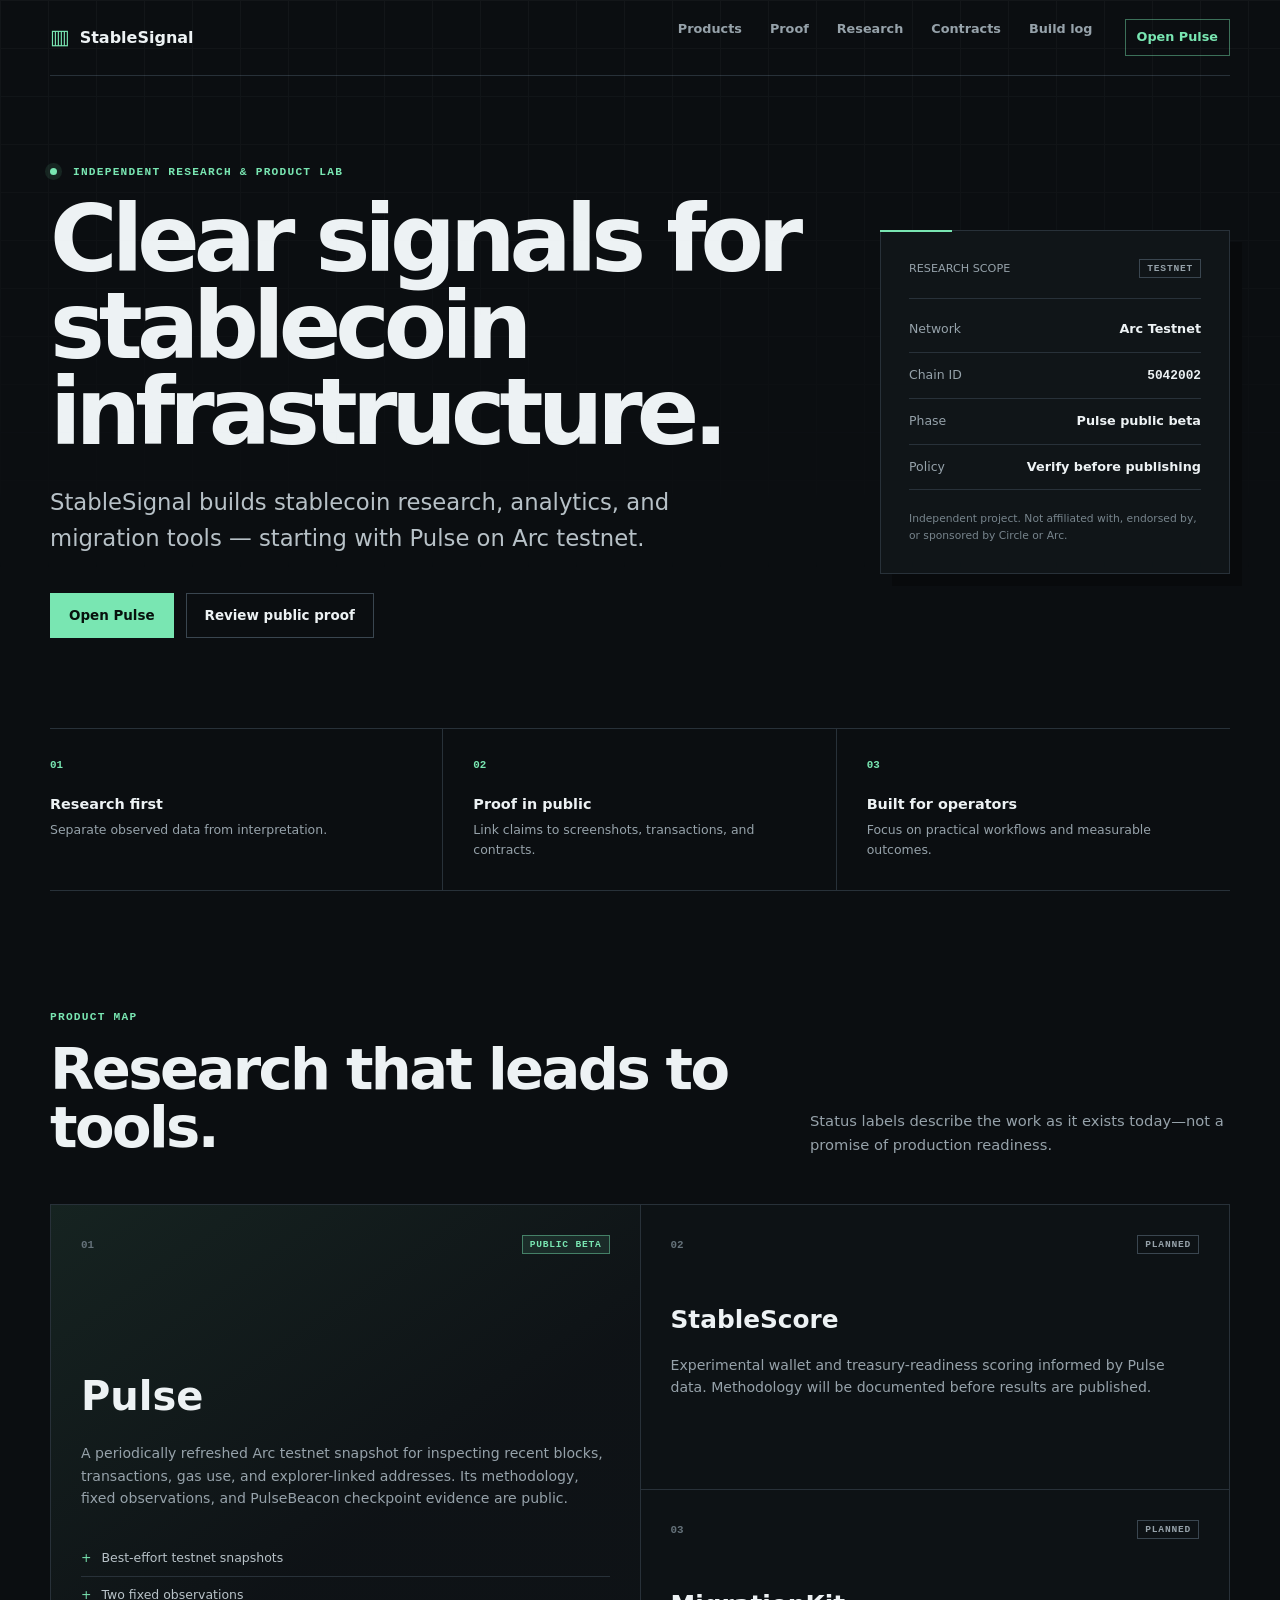
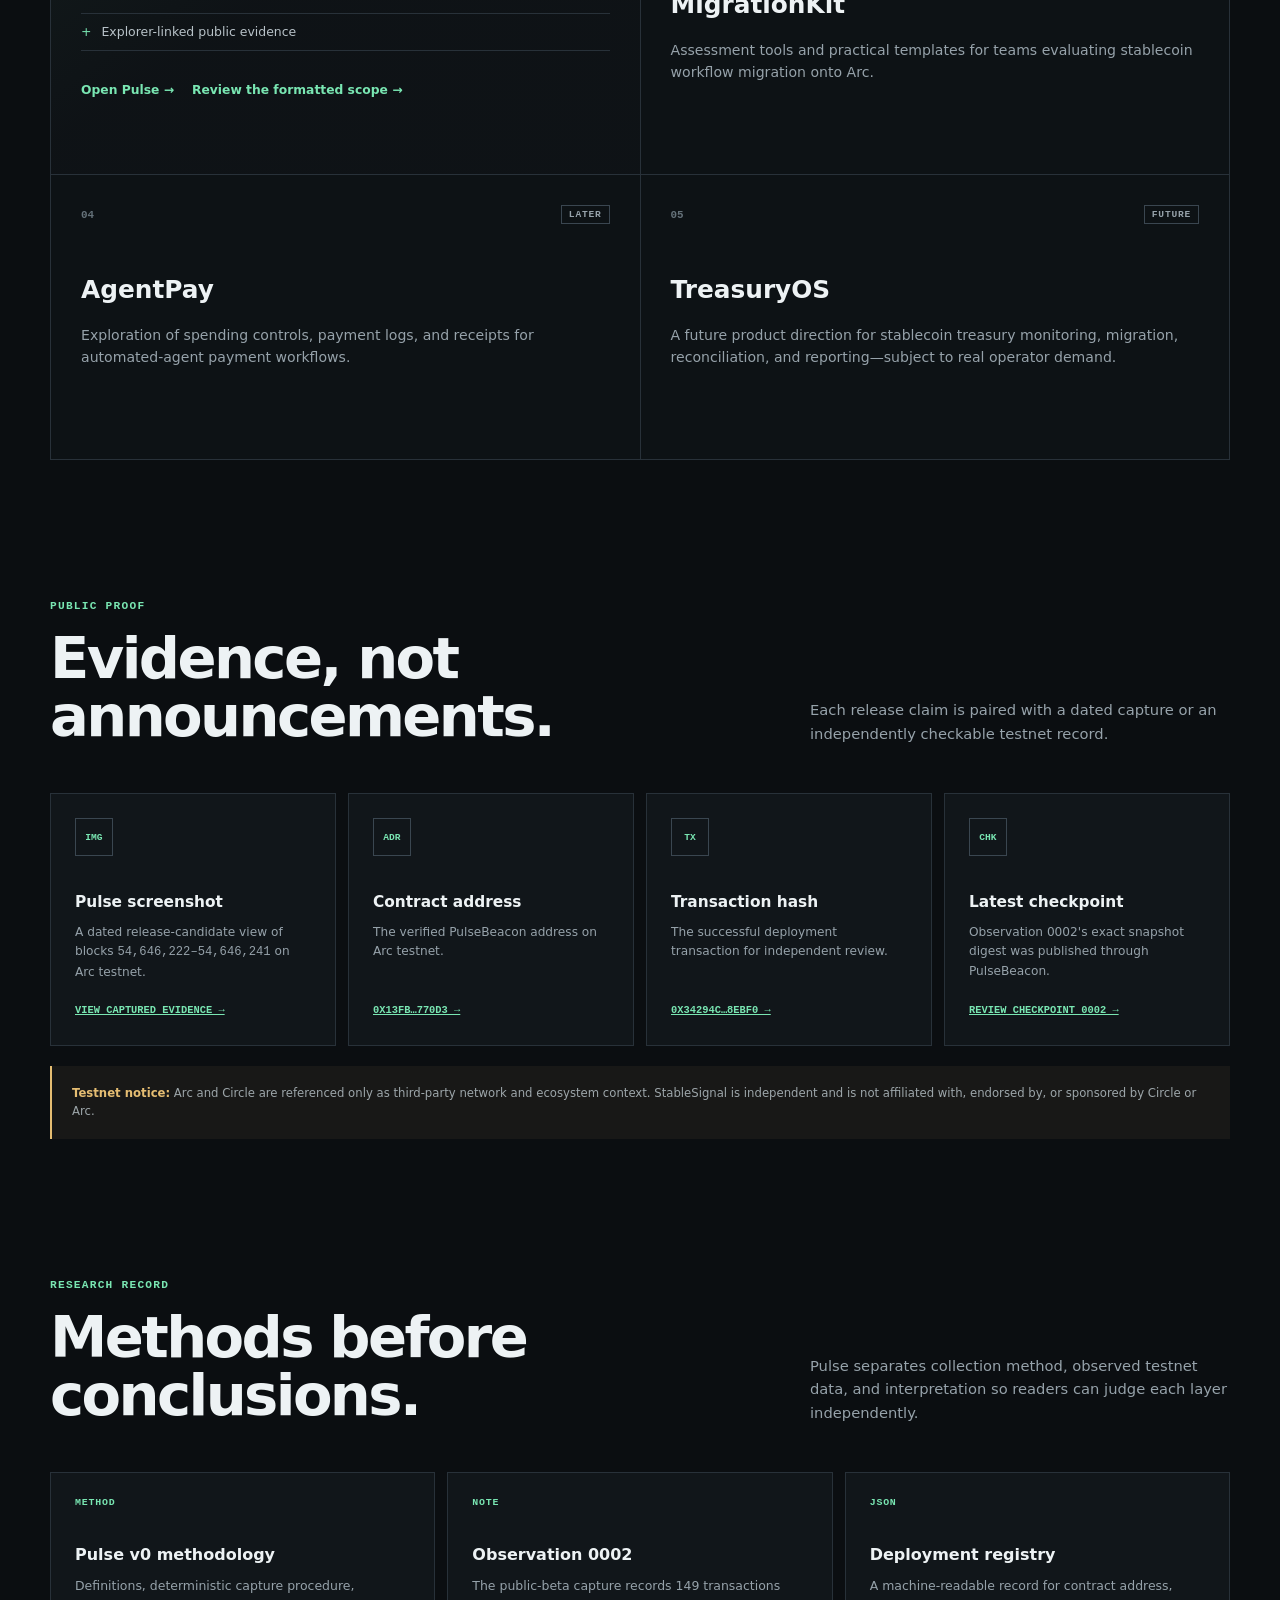
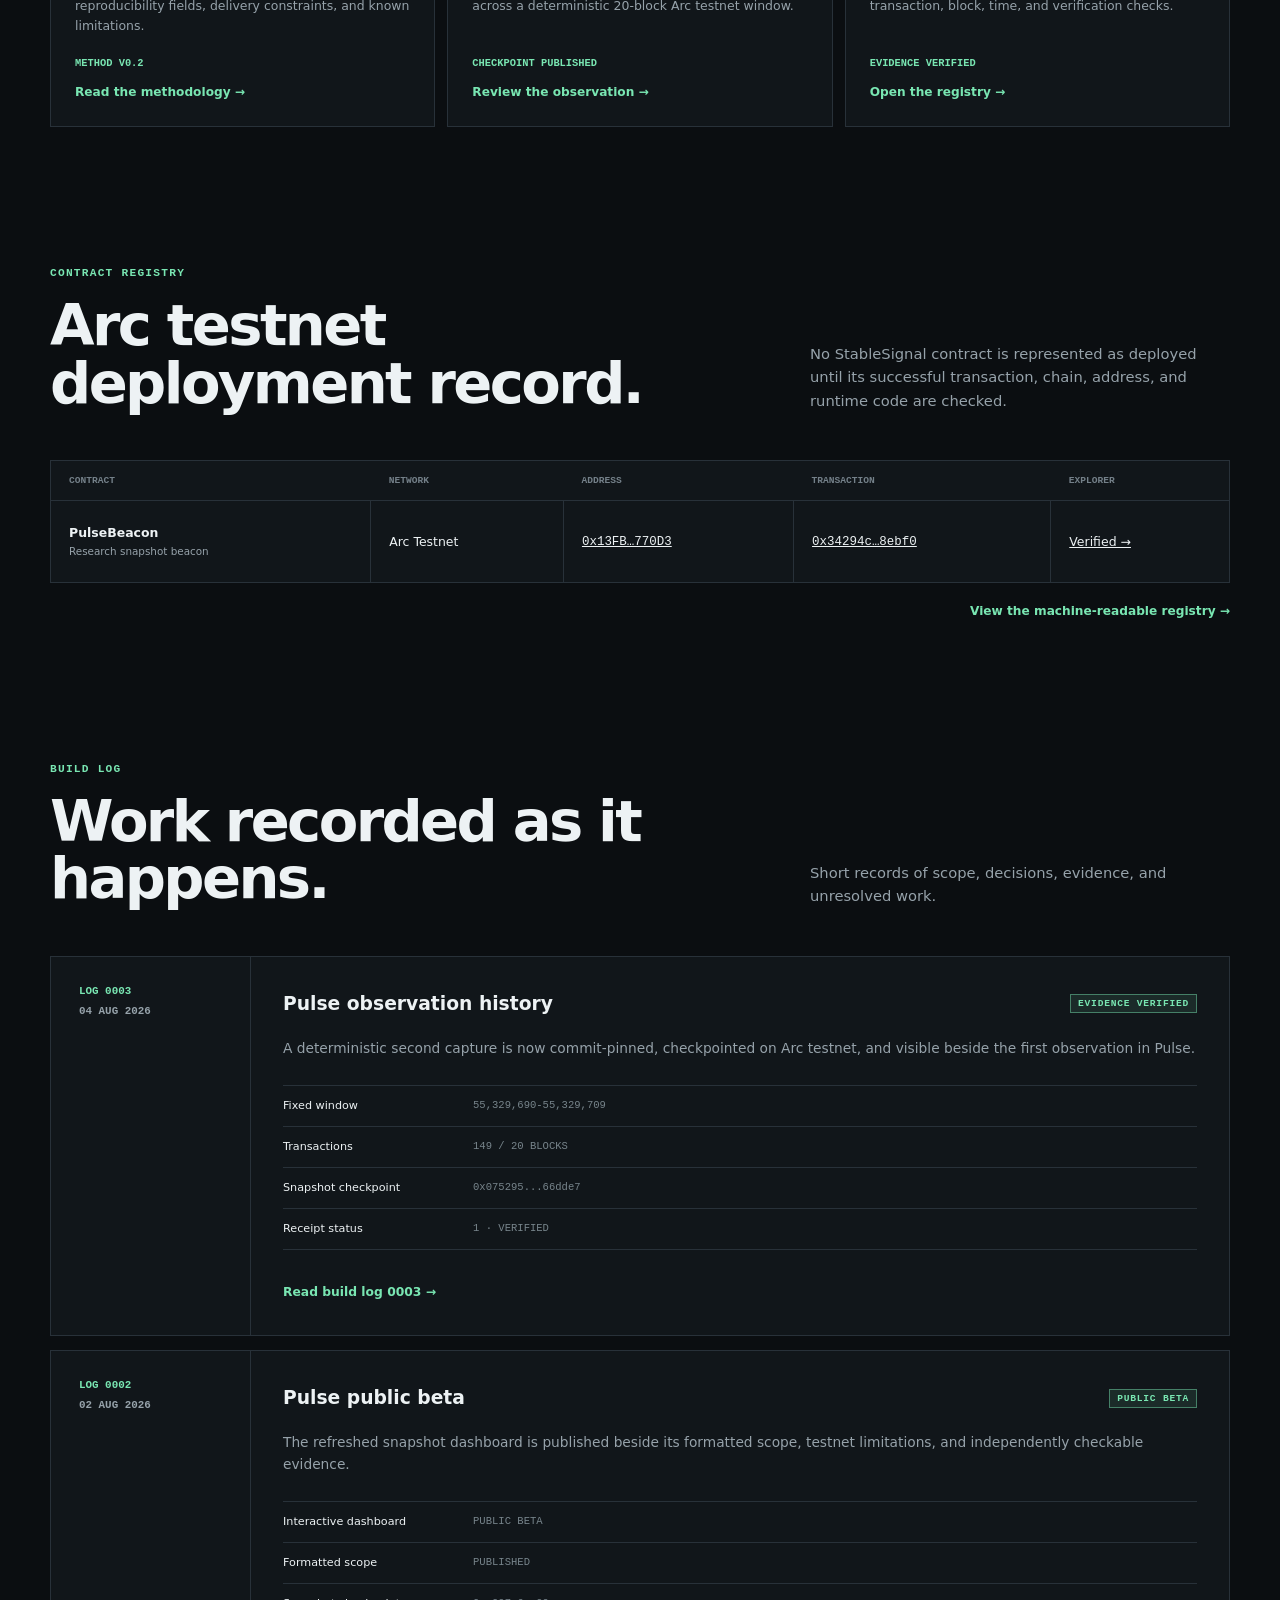
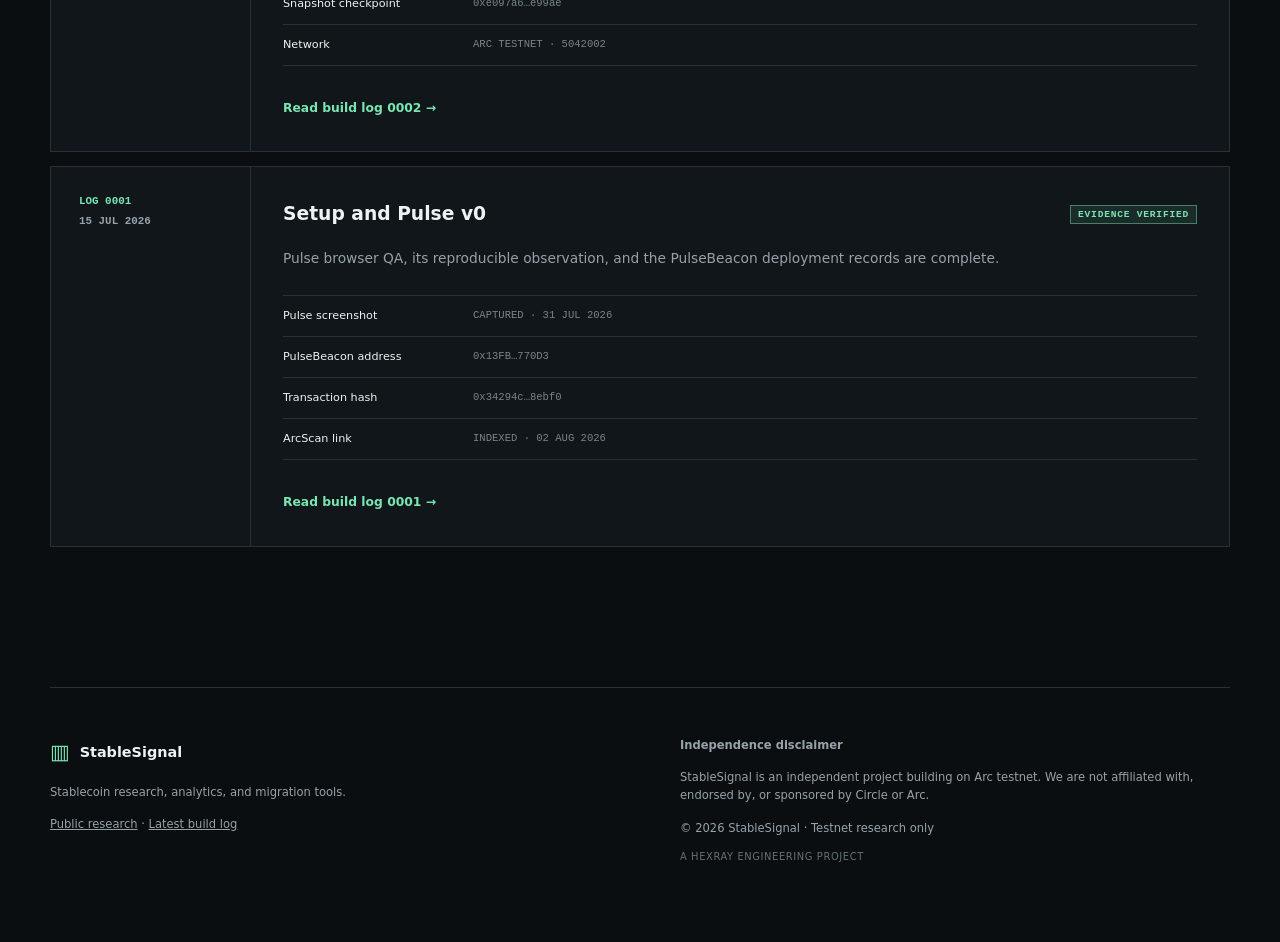
==== commit 6b73c3d9: "Add Hexray Engineering footer credit" ====
--- a/index.html
+++ b/index.html
@@ -130,7 +130,7 @@
 </main>
 <footer>
   <div><span class="brand"><span class="mark" aria-hidden="true">▥</span>StableSignal</span><p>Stablecoin research, analytics, and migration tools.</p><p><a href="https://github.com/StableSignal/public-research" target="_blank" rel="noopener noreferrer">Public research</a> · <a href="build-log/0003-pulse-observation-history.html">Latest build log</a></p></div>
-  <div><strong>Independence disclaimer</strong><p>StableSignal is an independent project building on Arc testnet. We are not affiliated with, endorsed by, or sponsored by Circle or Arc.</p><p>© 2026 StableSignal · Testnet research only</p></div>
+  <div><strong>Independence disclaimer</strong><p>StableSignal is an independent project building on Arc testnet. We are not affiliated with, endorsed by, or sponsored by Circle or Arc.</p><p>© 2026 StableSignal · Testnet research only</p><p class="operator-credit">A Hexray Engineering Project</p></div>
 </footer>
 </body>
 </html>
--- a/styles.css
+++ b/styles.css
@@ -129,6 +129,7 @@
 footer { display: grid; grid-template-columns: 1fr 1fr; gap: 80px; margin-top: 120px; padding: 48px 0 60px; border-top: 1px solid var(--line); color: var(--muted); font-size: .72rem; }
 footer .brand { color: var(--text); font-size: .9rem; }
 footer div > p { margin-top: 14px; }
+footer .operator-credit { margin-top: 9px; color: #647078; font-size: .62rem; letter-spacing: .06em; text-transform: uppercase; }
 :focus-visible { outline: 2px solid var(--green); outline-offset: 4px; }
 
 /* Formatted product and build-log pages */
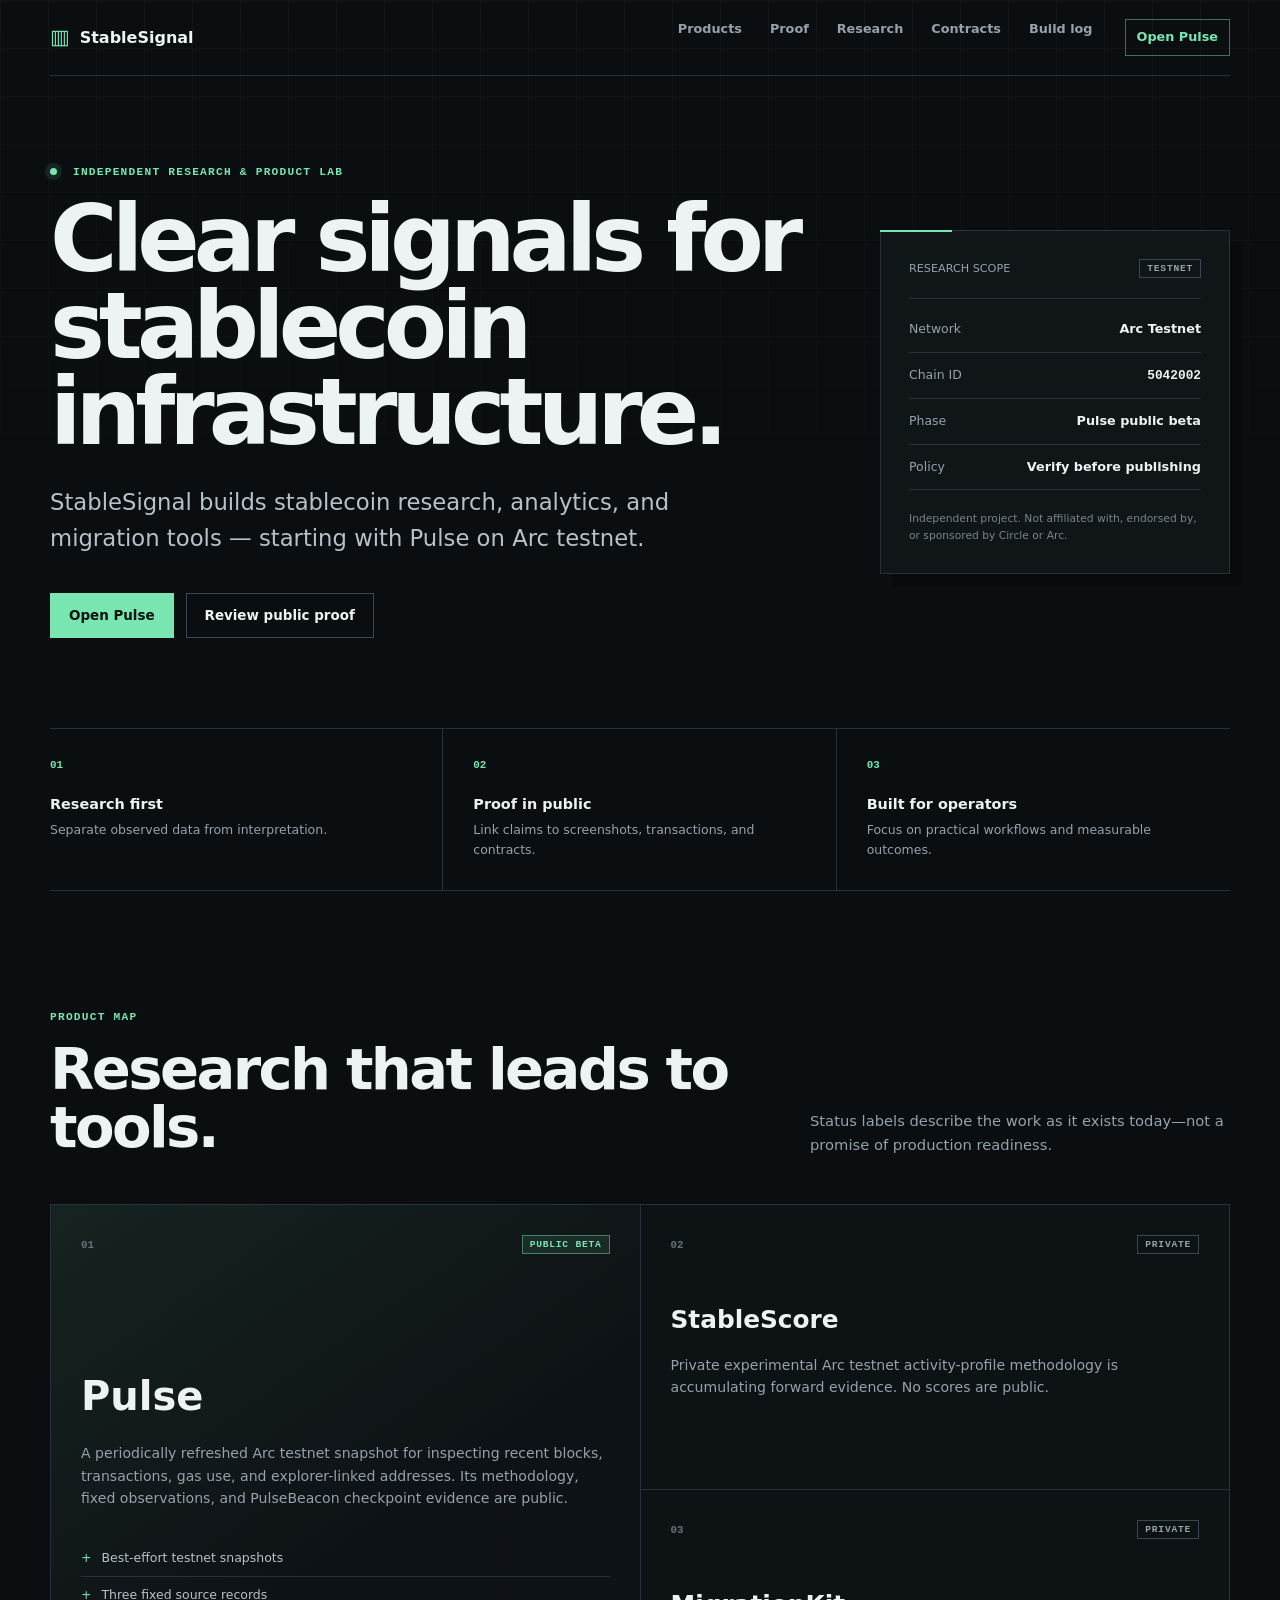
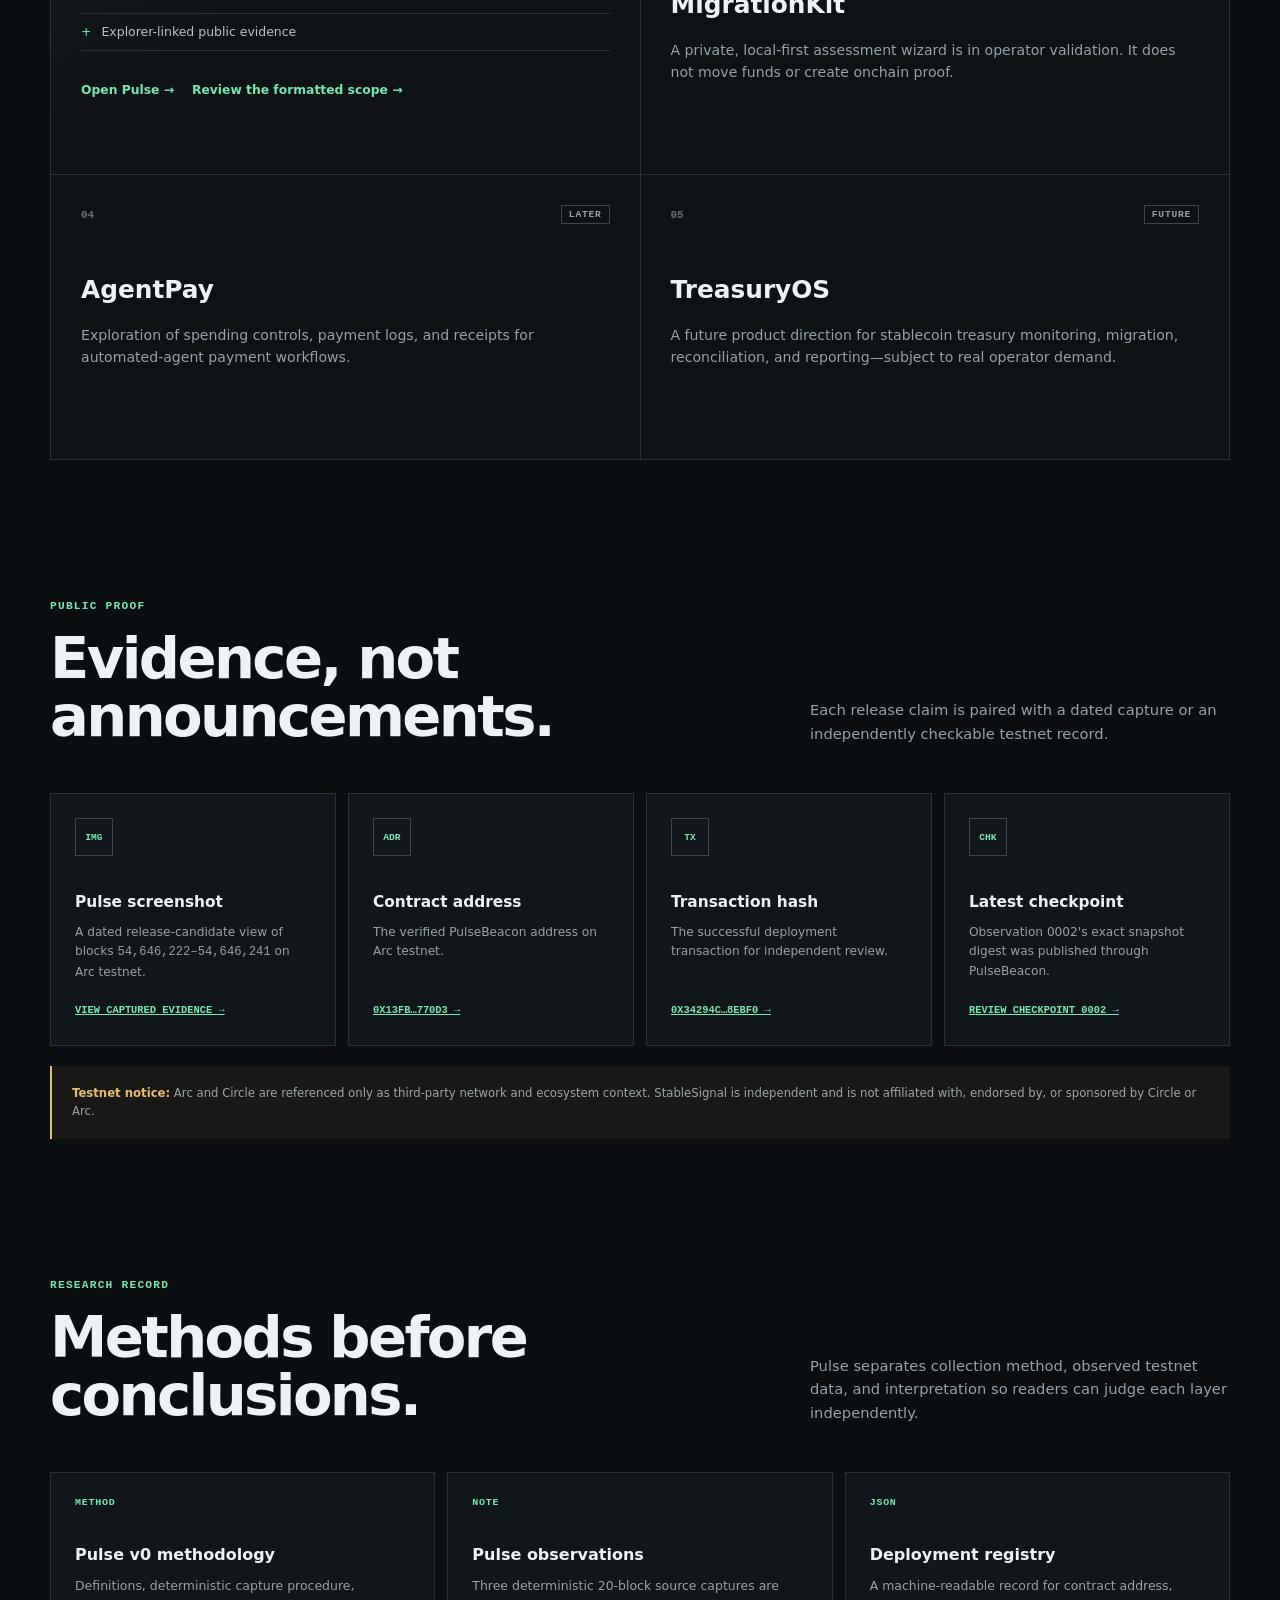
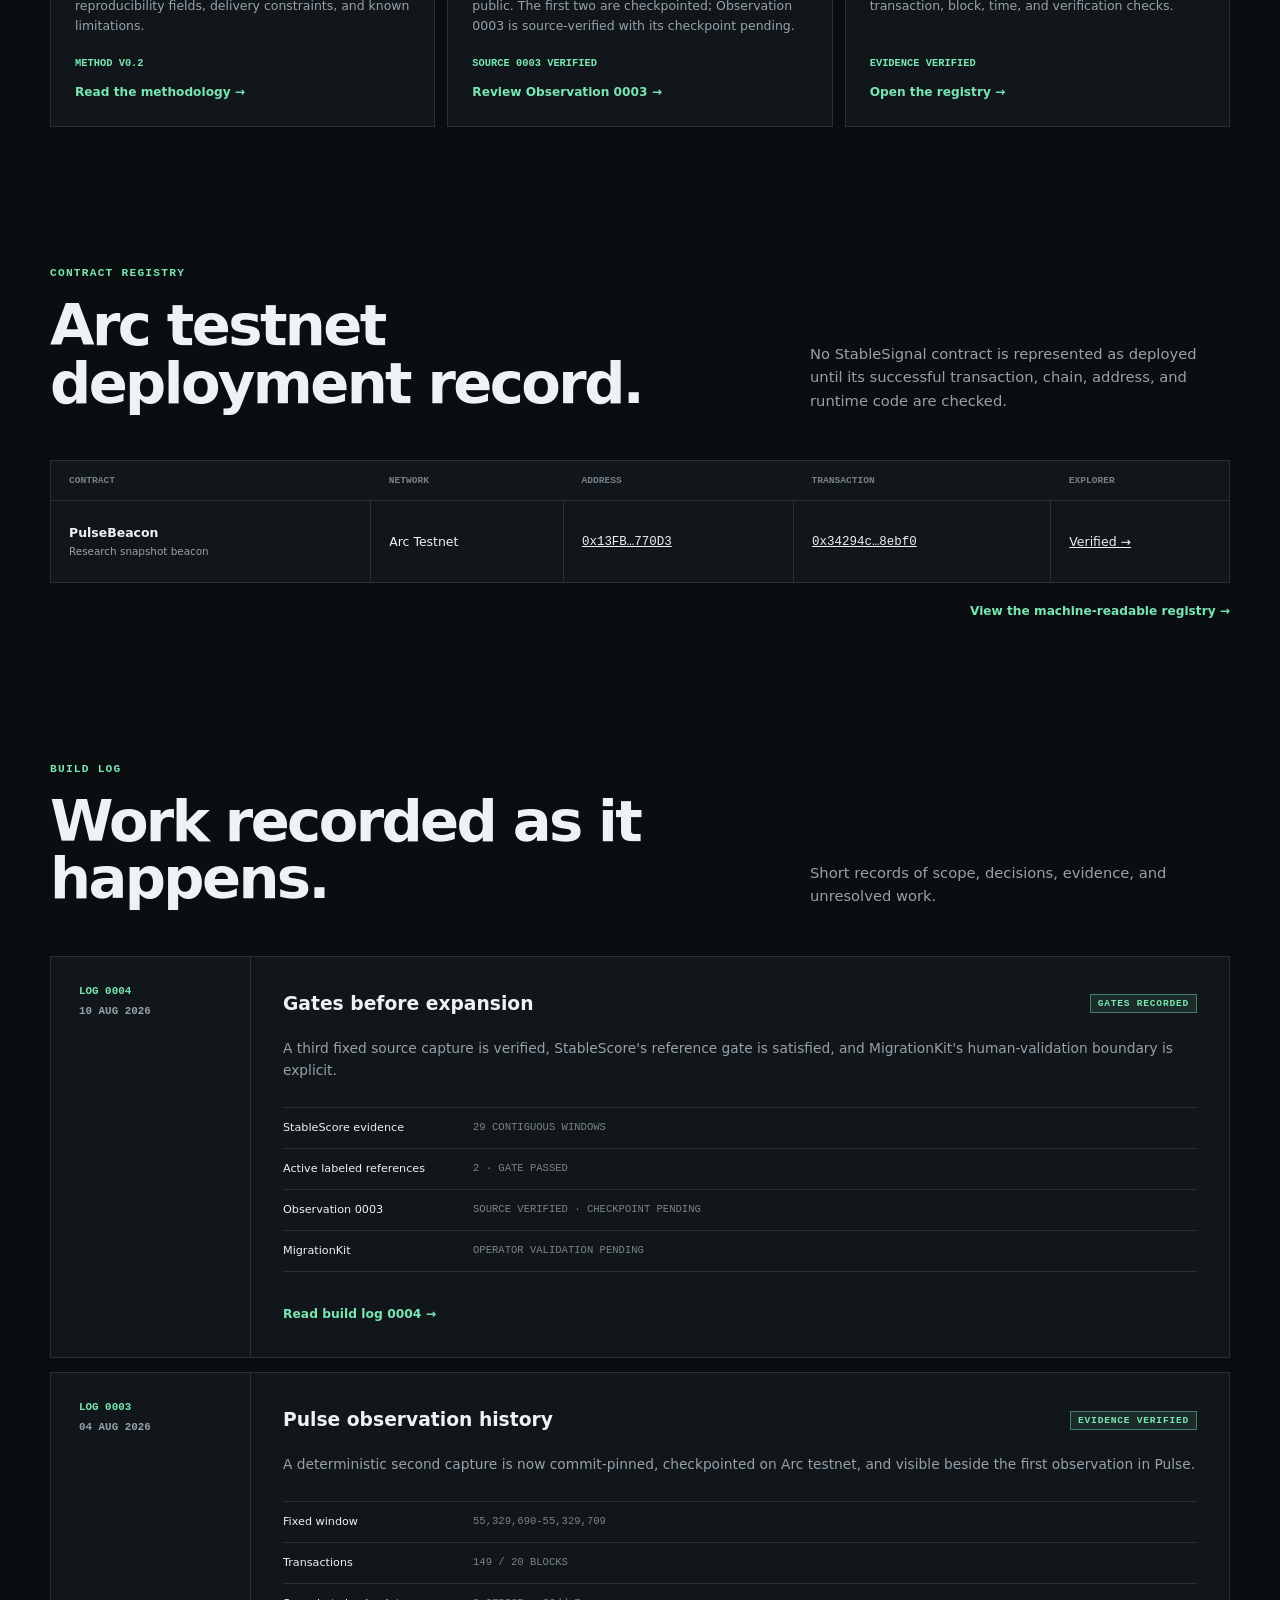
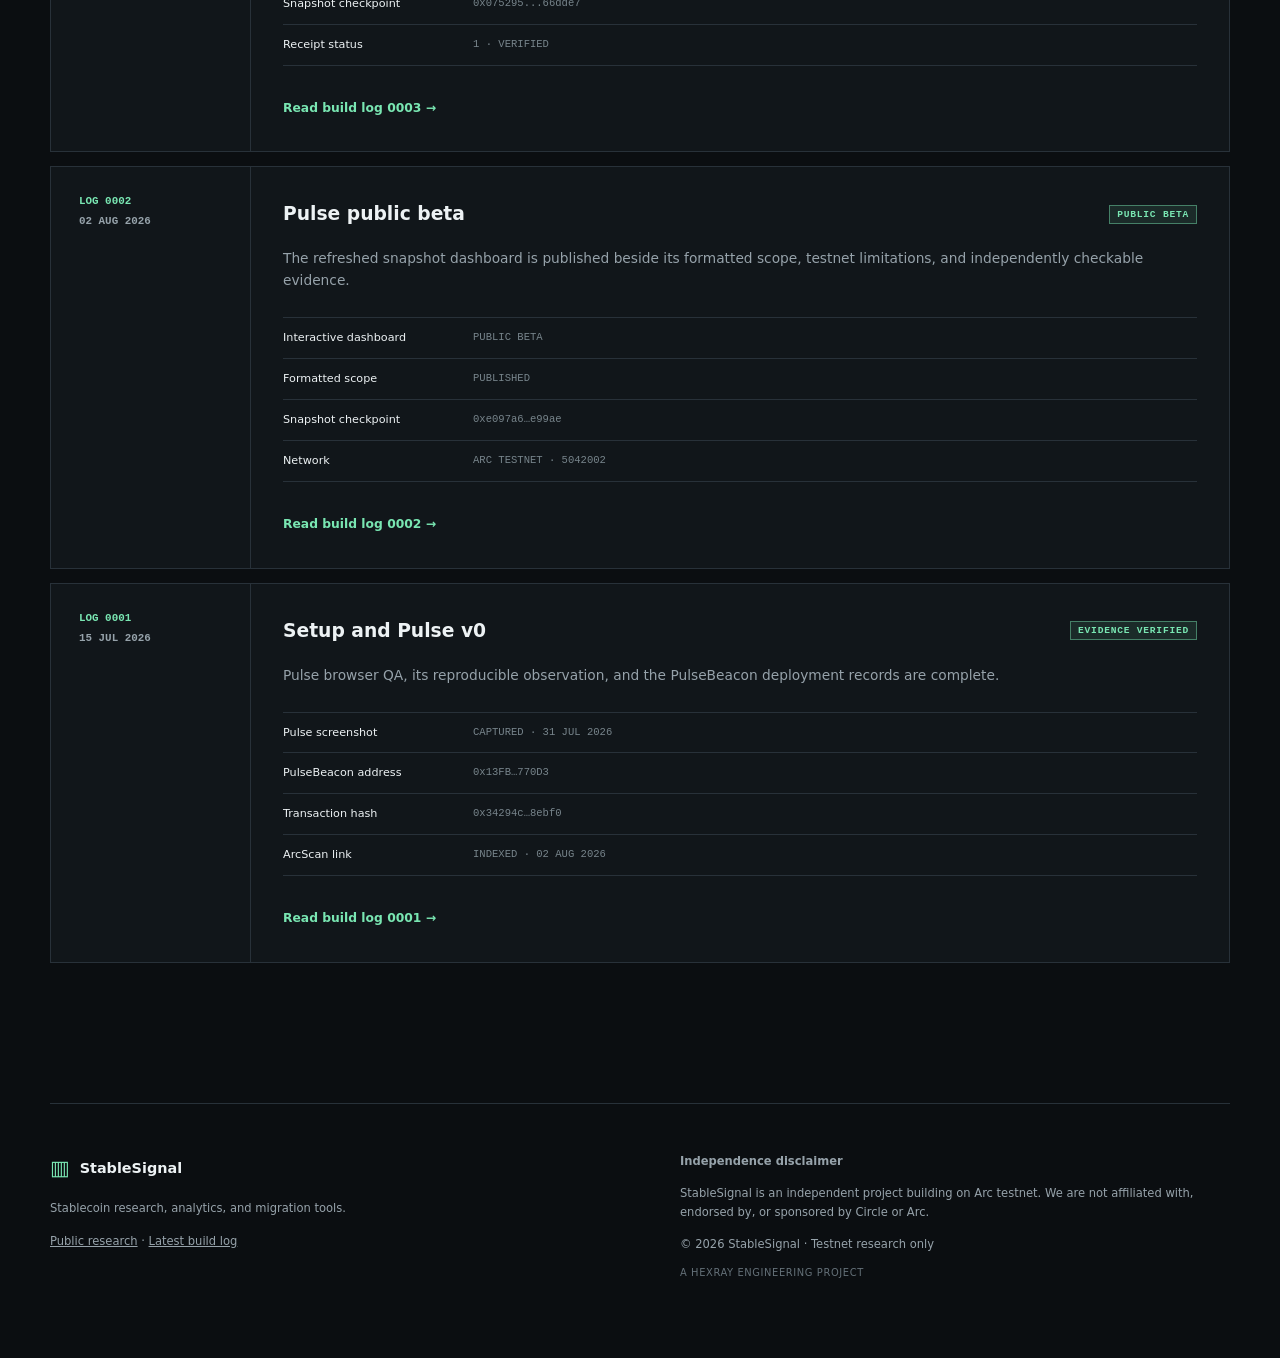
==== commit 27211b04: "Publish Dev Log 004 validation gates" ====
--- a/index.html
+++ b/index.html
@@ -69,11 +69,11 @@
         <div class="meta"><span>01</span><b class="tag live">PUBLIC BETA</b></div>
         <h3>Pulse</h3>
         <p>A periodically refreshed Arc testnet snapshot for inspecting recent blocks, transactions, gas use, and explorer-linked addresses. Its methodology, fixed observations, and PulseBeacon checkpoint evidence are public.</p>
-        <ul><li>Best-effort testnet snapshots</li><li>Two fixed observations</li><li>Explorer-linked public evidence</li></ul>
+        <ul><li>Best-effort testnet snapshots</li><li>Three fixed source records</li><li>Explorer-linked public evidence</li></ul>
         <div class="product-actions"><a href="pulse/">Open Pulse →</a><a href="products/pulse.html">Review the formatted scope →</a></div>
       </article>
-      <article class="product"><div class="meta"><span>02</span><b class="tag">PLANNED</b></div><h3>StableScore</h3><p>Experimental wallet and treasury-readiness scoring informed by Pulse data. Methodology will be documented before results are published.</p></article>
-      <article class="product"><div class="meta"><span>03</span><b class="tag">PLANNED</b></div><h3>MigrationKit</h3><p>Assessment tools and practical templates for teams evaluating stablecoin workflow migration onto Arc.</p></article>
+      <article class="product"><div class="meta"><span>02</span><b class="tag">PRIVATE</b></div><h3>StableScore</h3><p>Private experimental Arc testnet activity-profile methodology is accumulating forward evidence. No scores are public.</p></article>
+      <article class="product"><div class="meta"><span>03</span><b class="tag">PRIVATE</b></div><h3>MigrationKit</h3><p>A private, local-first assessment wizard is in operator validation. It does not move funds or create onchain proof.</p></article>
       <article class="product"><div class="meta"><span>04</span><b class="tag">LATER</b></div><h3>AgentPay</h3><p>Exploration of spending controls, payment logs, and receipts for automated-agent payment workflows.</p></article>
       <article class="product"><div class="meta"><span>05</span><b class="tag">FUTURE</b></div><h3>TreasuryOS</h3><p>A future product direction for stablecoin treasury monitoring, migration, reconciliation, and reporting—subject to real operator demand.</p></article>
     </div>
@@ -94,7 +94,7 @@
     <div class="heading"><div><p class="eyebrow">Research record</p><h2>Methods before conclusions.</h2></div><p>Pulse separates collection method, observed testnet data, and interpretation so readers can judge each layer independently.</p></div>
     <div class="research">
       <article><i>METHOD</i><h3>Pulse v0 methodology</h3><p>Definitions, deterministic capture procedure, reproducibility fields, delivery constraints, and known limitations.</p><b class="ready">Method v0.2</b><a href="https://github.com/StableSignal/public-research/blob/main/methodology/pulse-v0-methodology.md" target="_blank" rel="noopener noreferrer">Read the methodology →</a></article>
-      <article><i>NOTE</i><h3>Observation 0002</h3><p>The public-beta capture records 149 transactions across a deterministic 20-block Arc testnet window.</p><b class="ready">Checkpoint published</b><a href="https://github.com/StableSignal/public-research/blob/main/notes/0002-arc-testnet-observations.md" target="_blank" rel="noopener noreferrer">Review the observation →</a></article>
+      <article><i>NOTE</i><h3>Pulse observations</h3><p>Three deterministic 20-block source captures are public. The first two are checkpointed; Observation 0003 is source-verified with its checkpoint pending.</p><b class="ready">Source 0003 verified</b><a href="https://github.com/StableSignal/public-research/blob/main/notes/0003-arc-testnet-observations.md" target="_blank" rel="noopener noreferrer">Review Observation 0003 →</a></article>
       <article><i>JSON</i><h3>Deployment registry</h3><p>A machine-readable record for contract address, transaction, block, time, and verification checks.</p><b class="ready">Evidence verified</b><a href="deployments/arc-testnet.json">Open the registry →</a></article>
     </div>
   </section>
@@ -114,6 +114,10 @@
     <div class="heading"><div><p class="eyebrow">Build log</p><h2>Work recorded as it happens.</h2></div><p>Short records of scope, decisions, evidence, and unresolved work.</p></div>
     <div class="logs">
       <article class="log">
+        <div class="log-id"><b>LOG 0004</b><time datetime="2026-08-10">10 AUG 2026</time></div>
+        <div class="log-body"><div class="meta"><h3>Gates before expansion</h3><b class="tag live">GATES RECORDED</b></div><p>A third fixed source capture is verified, StableScore's reference gate is satisfied, and MigrationKit's human-validation boundary is explicit.</p><div class="checklist"><div><span>StableScore evidence</span><code>29 CONTIGUOUS WINDOWS</code></div><div><span>Active labeled references</span><code>2 · GATE PASSED</code></div><div><span>Observation 0003</span><code>SOURCE VERIFIED · CHECKPOINT PENDING</code></div><div><span>MigrationKit</span><code>OPERATOR VALIDATION PENDING</code></div></div><a href="build-log/0004-validation-gates.html">Read build log 0004 →</a></div>
+      </article>
+      <article class="log">
         <div class="log-id"><b>LOG 0003</b><time datetime="2026-08-04">04 AUG 2026</time></div>
         <div class="log-body"><div class="meta"><h3>Pulse observation history</h3><b class="tag live">EVIDENCE VERIFIED</b></div><p>A deterministic second capture is now commit-pinned, checkpointed on Arc testnet, and visible beside the first observation in Pulse.</p><div class="checklist"><div><span>Fixed window</span><code>55,329,690-55,329,709</code></div><div><span>Transactions</span><code>149 / 20 BLOCKS</code></div><div><span>Snapshot checkpoint</span><code>0x075295...66dde7</code></div><div><span>Receipt status</span><code>1 · VERIFIED</code></div></div><a href="build-log/0003-pulse-observation-history.html">Read build log 0003 →</a></div>
       </article>
@@ -129,7 +133,7 @@
   </section>
 </main>
 <footer>
-  <div><span class="brand"><span class="mark" aria-hidden="true">▥</span>StableSignal</span><p>Stablecoin research, analytics, and migration tools.</p><p><a href="https://github.com/StableSignal/public-research" target="_blank" rel="noopener noreferrer">Public research</a> · <a href="build-log/0003-pulse-observation-history.html">Latest build log</a></p></div>
+  <div><span class="brand"><span class="mark" aria-hidden="true">▥</span>StableSignal</span><p>Stablecoin research, analytics, and migration tools.</p><p><a href="https://github.com/StableSignal/public-research" target="_blank" rel="noopener noreferrer">Public research</a> · <a href="build-log/0004-validation-gates.html">Latest build log</a></p></div>
   <div><strong>Independence disclaimer</strong><p>StableSignal is an independent project building on Arc testnet. We are not affiliated with, endorsed by, or sponsored by Circle or Arc.</p><p>© 2026 StableSignal · Testnet research only</p><p class="operator-credit">A Hexray Engineering Project</p></div>
 </footer>
 </body>
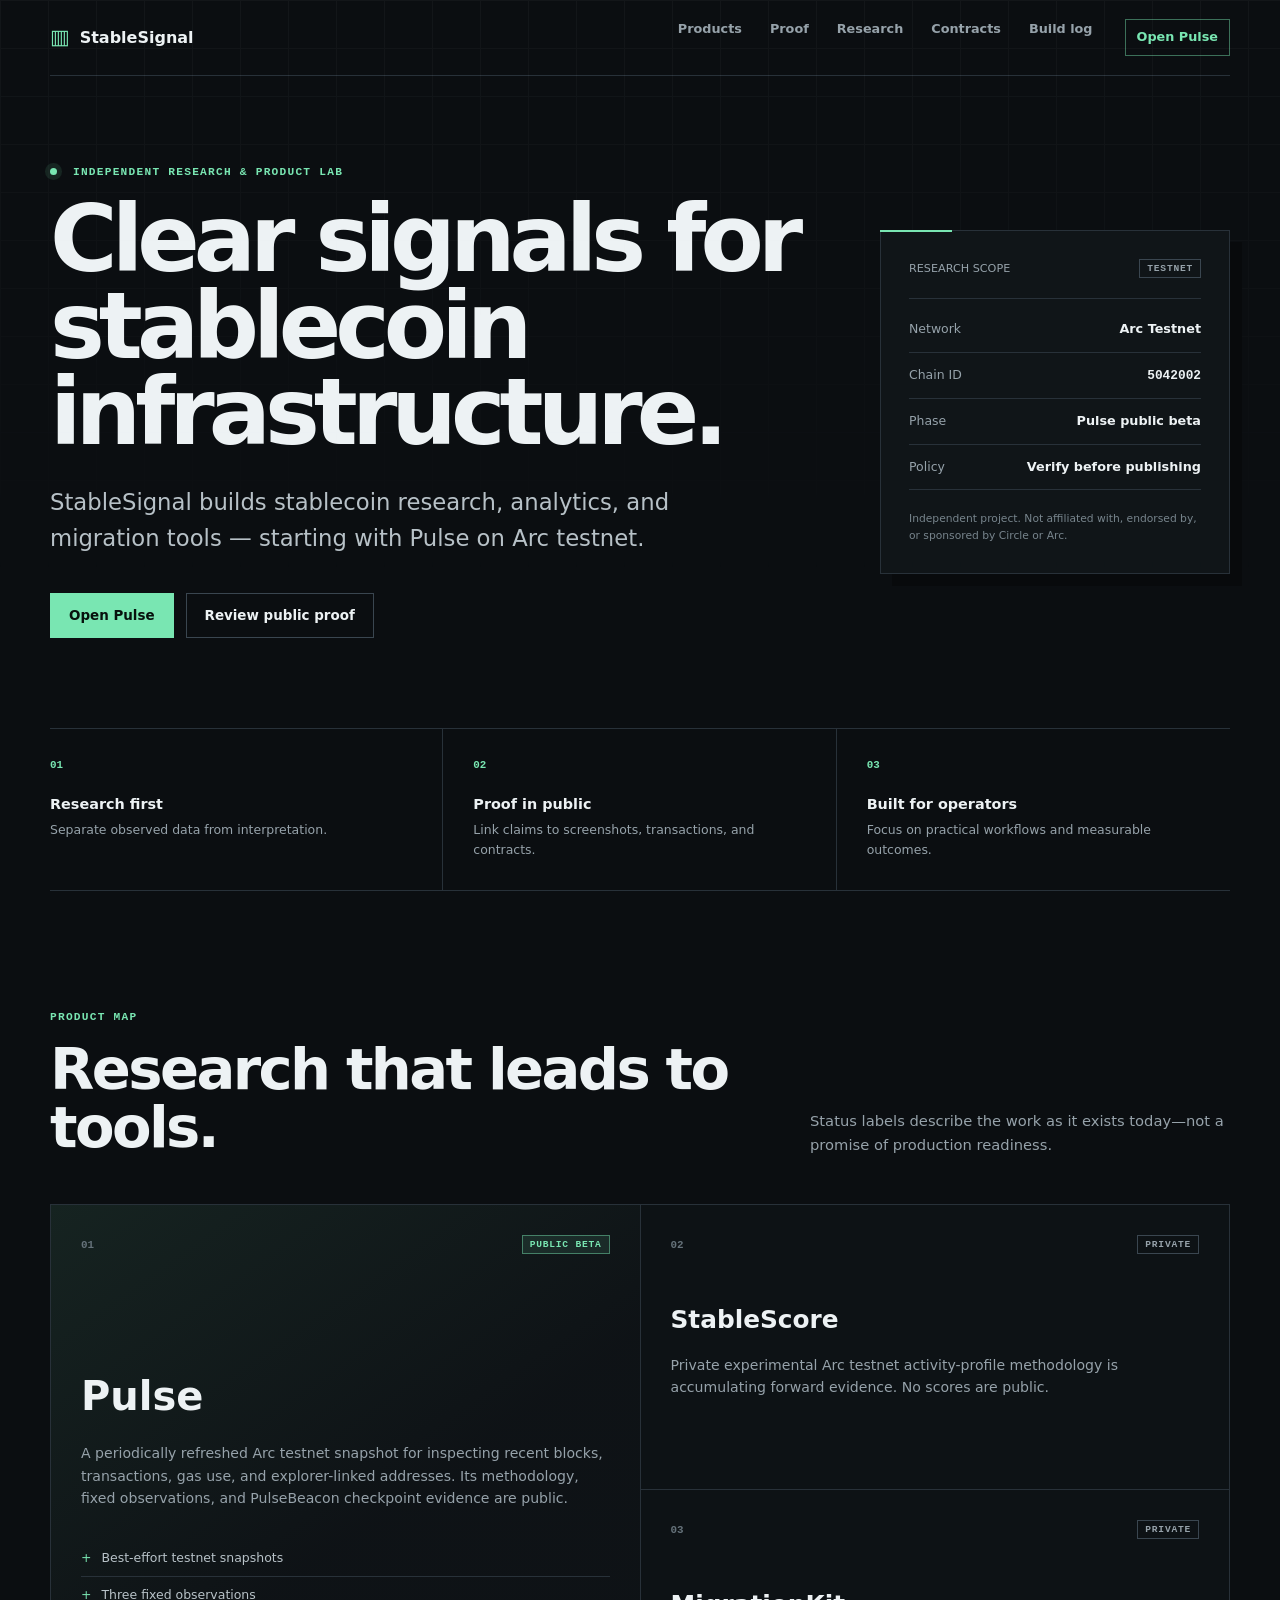
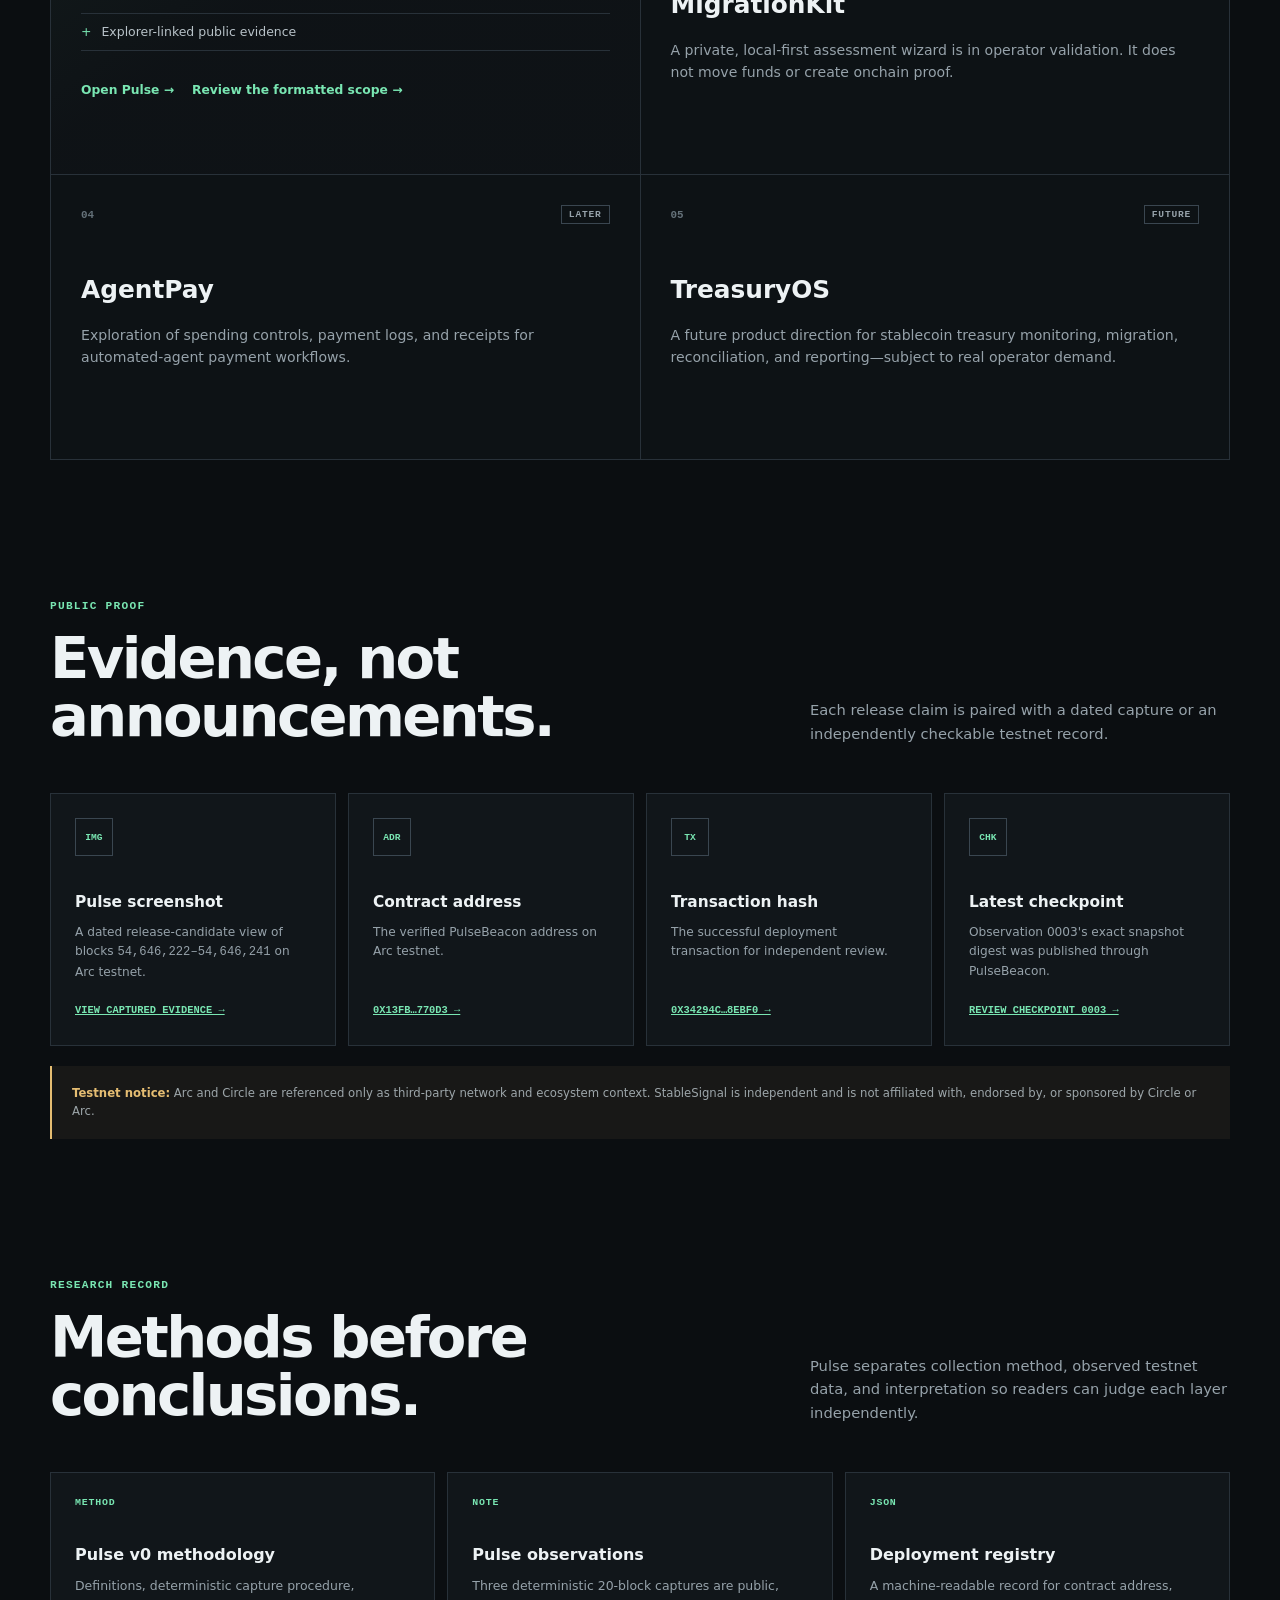
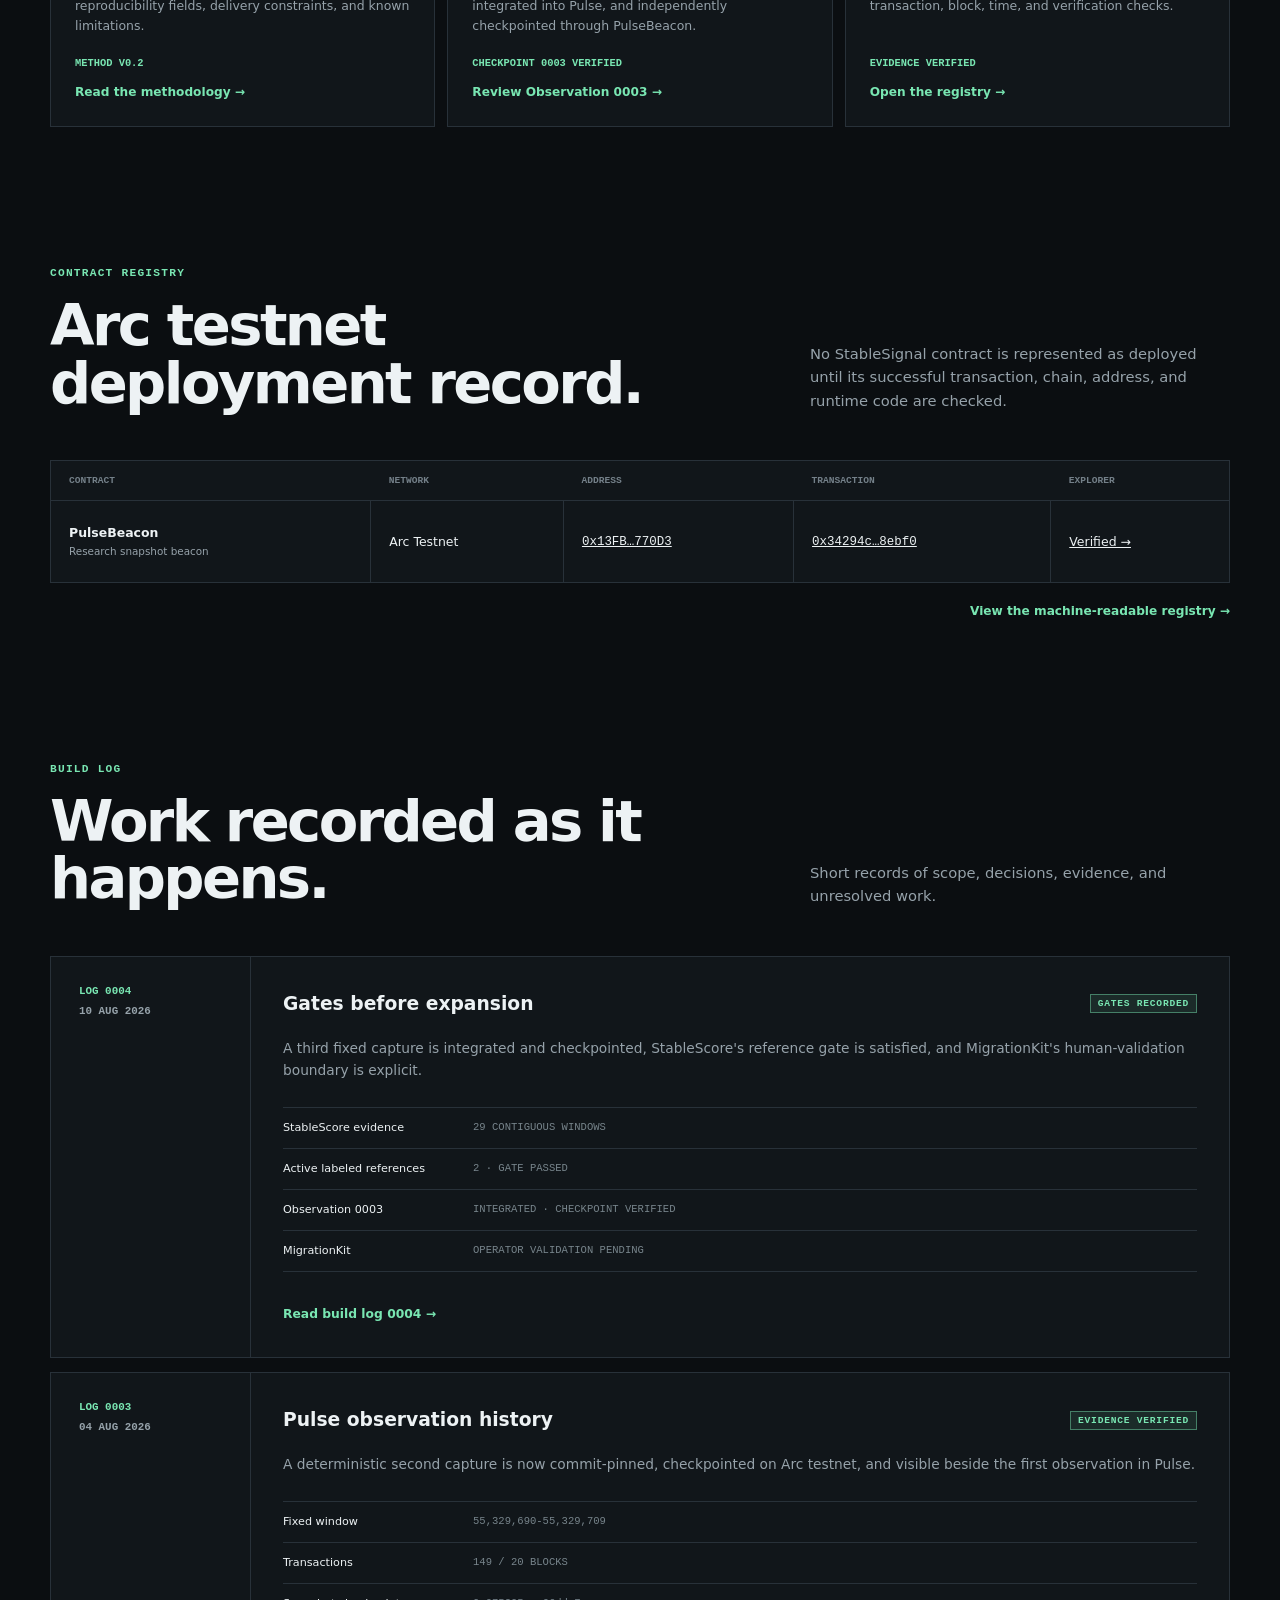
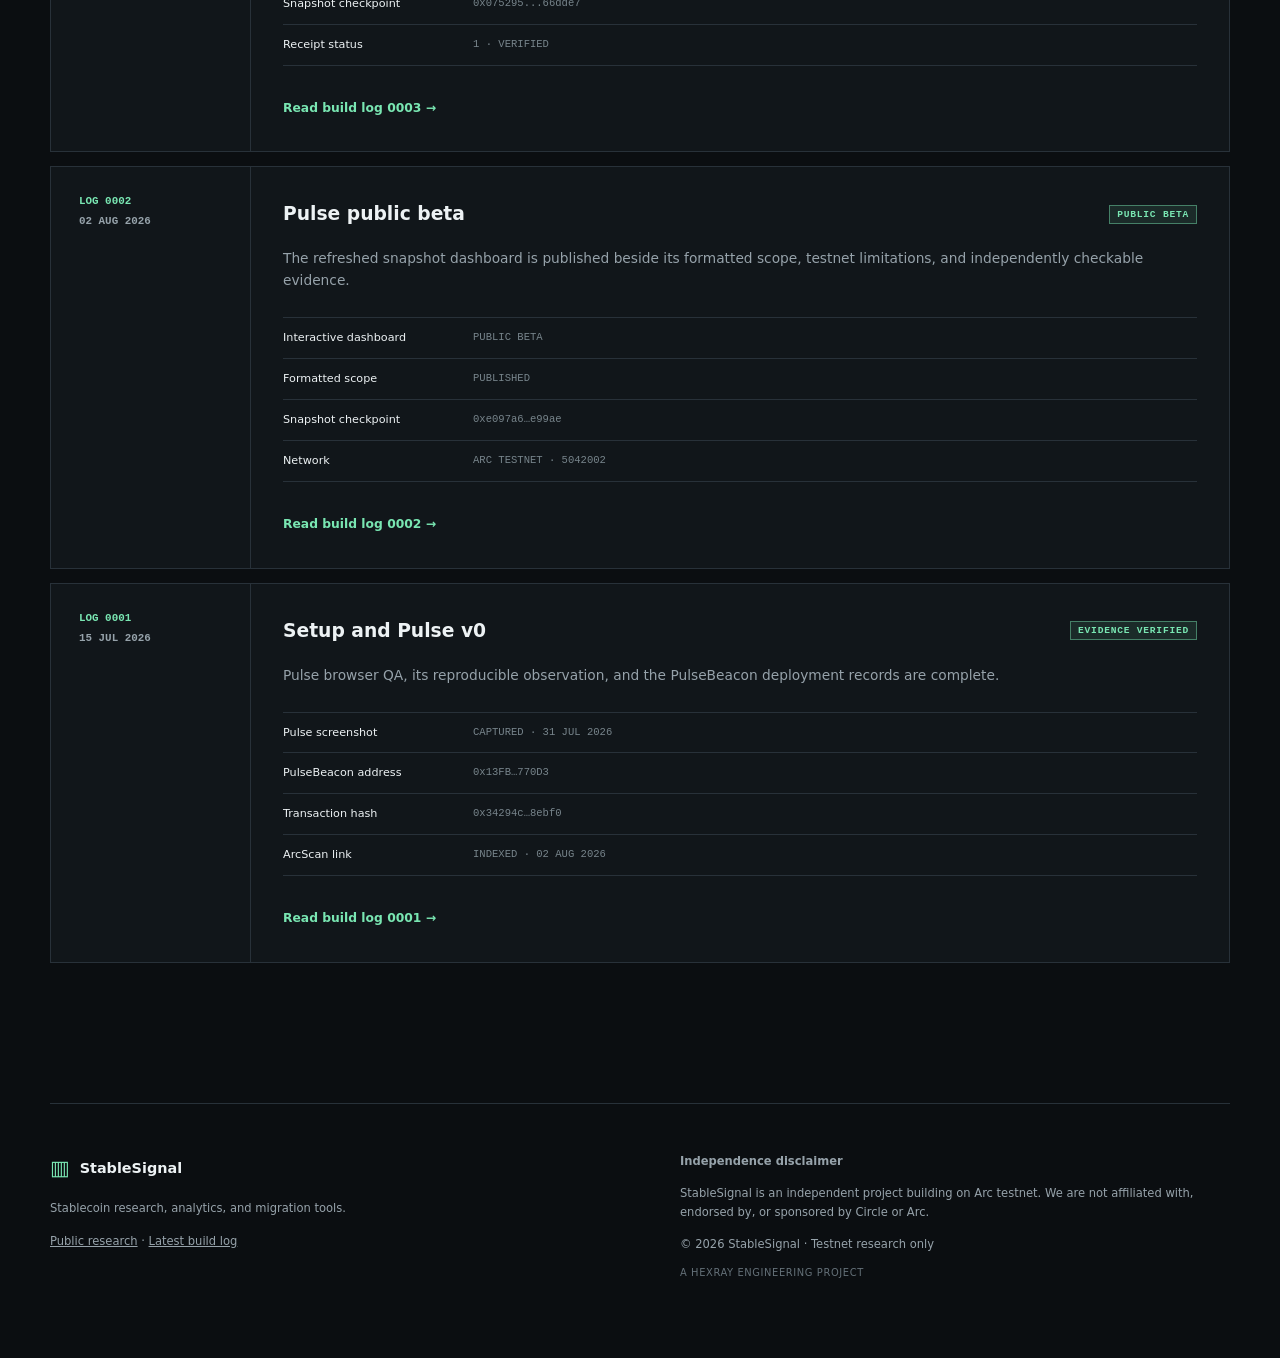
==== commit 9996081c: "Publish Observation 0003 in Pulse" ====
--- a/index.html
+++ b/index.html
@@ -69,7 +69,7 @@
         <div class="meta"><span>01</span><b class="tag live">PUBLIC BETA</b></div>
         <h3>Pulse</h3>
         <p>A periodically refreshed Arc testnet snapshot for inspecting recent blocks, transactions, gas use, and explorer-linked addresses. Its methodology, fixed observations, and PulseBeacon checkpoint evidence are public.</p>
-        <ul><li>Best-effort testnet snapshots</li><li>Three fixed source records</li><li>Explorer-linked public evidence</li></ul>
+        <ul><li>Best-effort testnet snapshots</li><li>Three fixed observations</li><li>Explorer-linked public evidence</li></ul>
         <div class="product-actions"><a href="pulse/">Open Pulse →</a><a href="products/pulse.html">Review the formatted scope →</a></div>
       </article>
       <article class="product"><div class="meta"><span>02</span><b class="tag">PRIVATE</b></div><h3>StableScore</h3><p>Private experimental Arc testnet activity-profile methodology is accumulating forward evidence. No scores are public.</p></article>
@@ -85,7 +85,7 @@
       <article><i>IMG</i><h3>Pulse screenshot</h3><p>A dated release-candidate view of blocks <code>54,646,222–54,646,241</code> on Arc testnet.</p><a class="verified" href="assets/screenshots/pulse-v0-2026-07-31.png">View captured evidence →</a></article>
       <article><i>ADR</i><h3>Contract address</h3><p>The verified PulseBeacon address on Arc testnet.</p><a class="verified" href="https://testnet.arcscan.app/address/0x13FBc37C40d071d9654913013C93a63F9Dc770D3" target="_blank" rel="noopener noreferrer">0x13FB…770D3 →</a></article>
       <article><i>TX</i><h3>Transaction hash</h3><p>The successful deployment transaction for independent review.</p><a class="verified" href="https://testnet.arcscan.app/tx/0x34294c78a7062f1088724d2017149d2531c6a522c666304c09e950694338ebf0" target="_blank" rel="noopener noreferrer">0x34294c…8ebf0 →</a></article>
-      <article><i>CHK</i><h3>Latest checkpoint</h3><p>Observation 0002's exact snapshot digest was published through PulseBeacon.</p><a class="verified" href="https://testnet.arcscan.app/tx/0x07529544dc8192347ce87e2cd795f3b60125ca2f957a68187e5f416b3766dde7" target="_blank" rel="noopener noreferrer">Review checkpoint 0002 →</a></article>
+      <article><i>CHK</i><h3>Latest checkpoint</h3><p>Observation 0003's exact snapshot digest was published through PulseBeacon.</p><a class="verified" href="https://testnet.arcscan.app/tx/0x9d044e2a8fa39abd85d48114971adac4e78f08e4c323b086bb952931afba6c5c" target="_blank" rel="noopener noreferrer">Review checkpoint 0003 →</a></article>
     </div>
     <p class="notice"><strong>Testnet notice:</strong> Arc and Circle are referenced only as third-party network and ecosystem context. StableSignal is independent and is not affiliated with, endorsed by, or sponsored by Circle or Arc.</p>
   </section>
@@ -94,7 +94,7 @@
     <div class="heading"><div><p class="eyebrow">Research record</p><h2>Methods before conclusions.</h2></div><p>Pulse separates collection method, observed testnet data, and interpretation so readers can judge each layer independently.</p></div>
     <div class="research">
       <article><i>METHOD</i><h3>Pulse v0 methodology</h3><p>Definitions, deterministic capture procedure, reproducibility fields, delivery constraints, and known limitations.</p><b class="ready">Method v0.2</b><a href="https://github.com/StableSignal/public-research/blob/main/methodology/pulse-v0-methodology.md" target="_blank" rel="noopener noreferrer">Read the methodology →</a></article>
-      <article><i>NOTE</i><h3>Pulse observations</h3><p>Three deterministic 20-block source captures are public. The first two are checkpointed; Observation 0003 is source-verified with its checkpoint pending.</p><b class="ready">Source 0003 verified</b><a href="https://github.com/StableSignal/public-research/blob/main/notes/0003-arc-testnet-observations.md" target="_blank" rel="noopener noreferrer">Review Observation 0003 →</a></article>
+      <article><i>NOTE</i><h3>Pulse observations</h3><p>Three deterministic 20-block captures are public, integrated into Pulse, and independently checkpointed through PulseBeacon.</p><b class="ready">Checkpoint 0003 verified</b><a href="https://github.com/StableSignal/public-research/blob/main/notes/0003-arc-testnet-observations.md" target="_blank" rel="noopener noreferrer">Review Observation 0003 →</a></article>
       <article><i>JSON</i><h3>Deployment registry</h3><p>A machine-readable record for contract address, transaction, block, time, and verification checks.</p><b class="ready">Evidence verified</b><a href="deployments/arc-testnet.json">Open the registry →</a></article>
     </div>
   </section>
@@ -115,7 +115,7 @@
     <div class="logs">
       <article class="log">
         <div class="log-id"><b>LOG 0004</b><time datetime="2026-08-10">10 AUG 2026</time></div>
-        <div class="log-body"><div class="meta"><h3>Gates before expansion</h3><b class="tag live">GATES RECORDED</b></div><p>A third fixed source capture is verified, StableScore's reference gate is satisfied, and MigrationKit's human-validation boundary is explicit.</p><div class="checklist"><div><span>StableScore evidence</span><code>29 CONTIGUOUS WINDOWS</code></div><div><span>Active labeled references</span><code>2 · GATE PASSED</code></div><div><span>Observation 0003</span><code>SOURCE VERIFIED · CHECKPOINT PENDING</code></div><div><span>MigrationKit</span><code>OPERATOR VALIDATION PENDING</code></div></div><a href="build-log/0004-validation-gates.html">Read build log 0004 →</a></div>
+        <div class="log-body"><div class="meta"><h3>Gates before expansion</h3><b class="tag live">GATES RECORDED</b></div><p>A third fixed capture is integrated and checkpointed, StableScore's reference gate is satisfied, and MigrationKit's human-validation boundary is explicit.</p><div class="checklist"><div><span>StableScore evidence</span><code>29 CONTIGUOUS WINDOWS</code></div><div><span>Active labeled references</span><code>2 · GATE PASSED</code></div><div><span>Observation 0003</span><code>INTEGRATED · CHECKPOINT VERIFIED</code></div><div><span>MigrationKit</span><code>OPERATOR VALIDATION PENDING</code></div></div><a href="build-log/0004-validation-gates.html">Read build log 0004 →</a></div>
       </article>
       <article class="log">
         <div class="log-id"><b>LOG 0003</b><time datetime="2026-08-04">04 AUG 2026</time></div>
